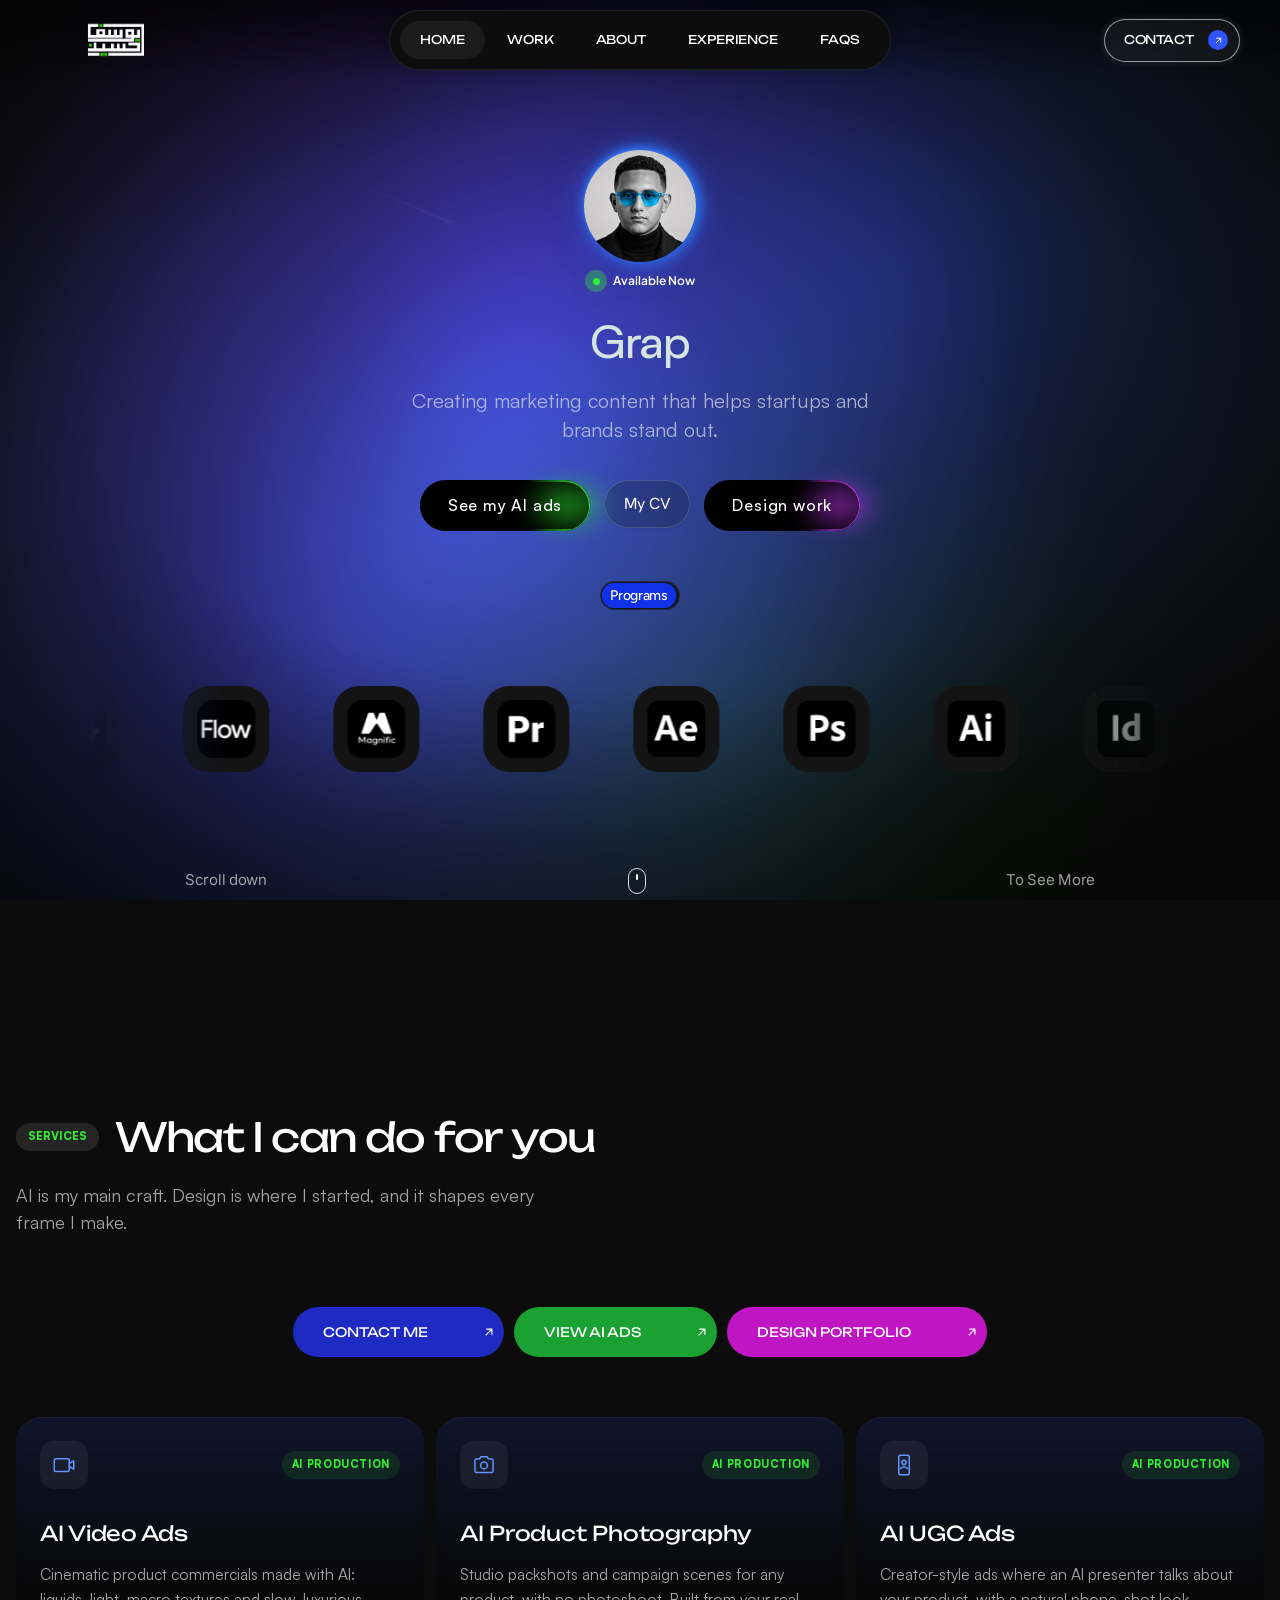
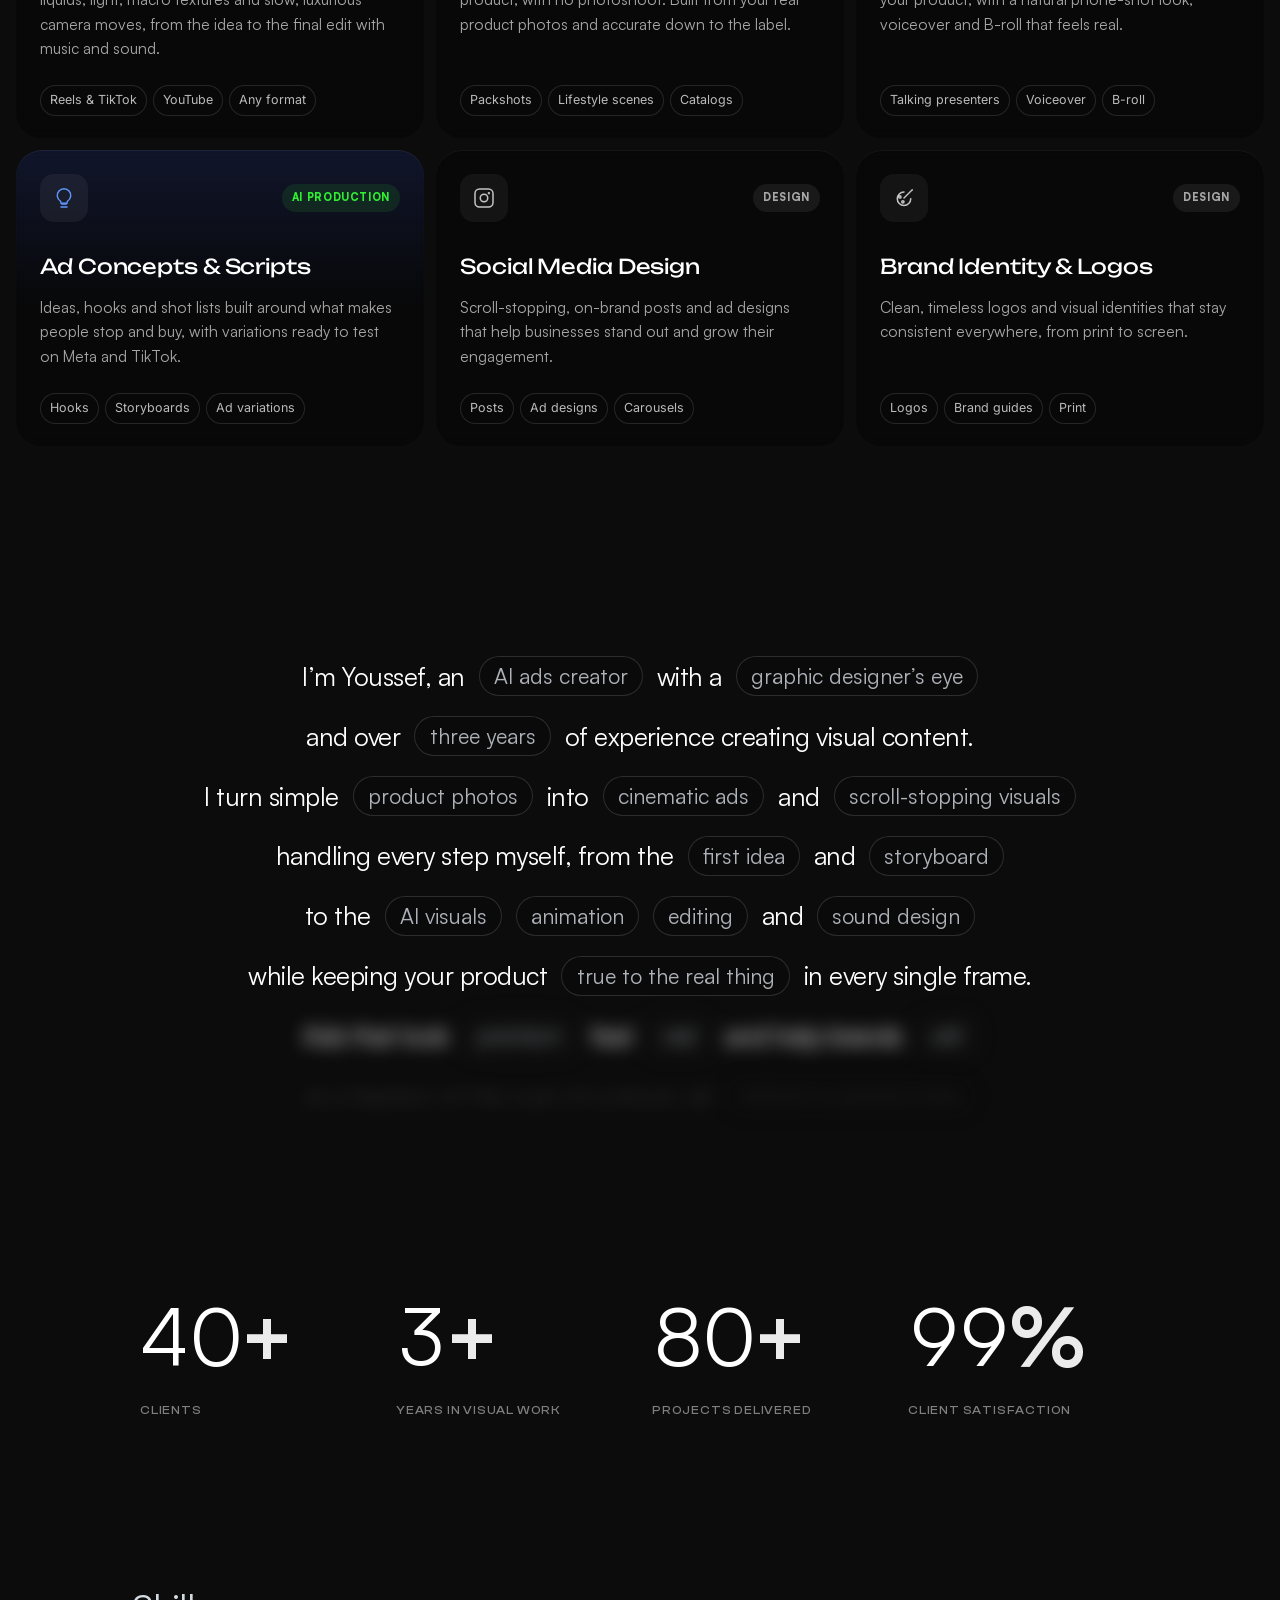
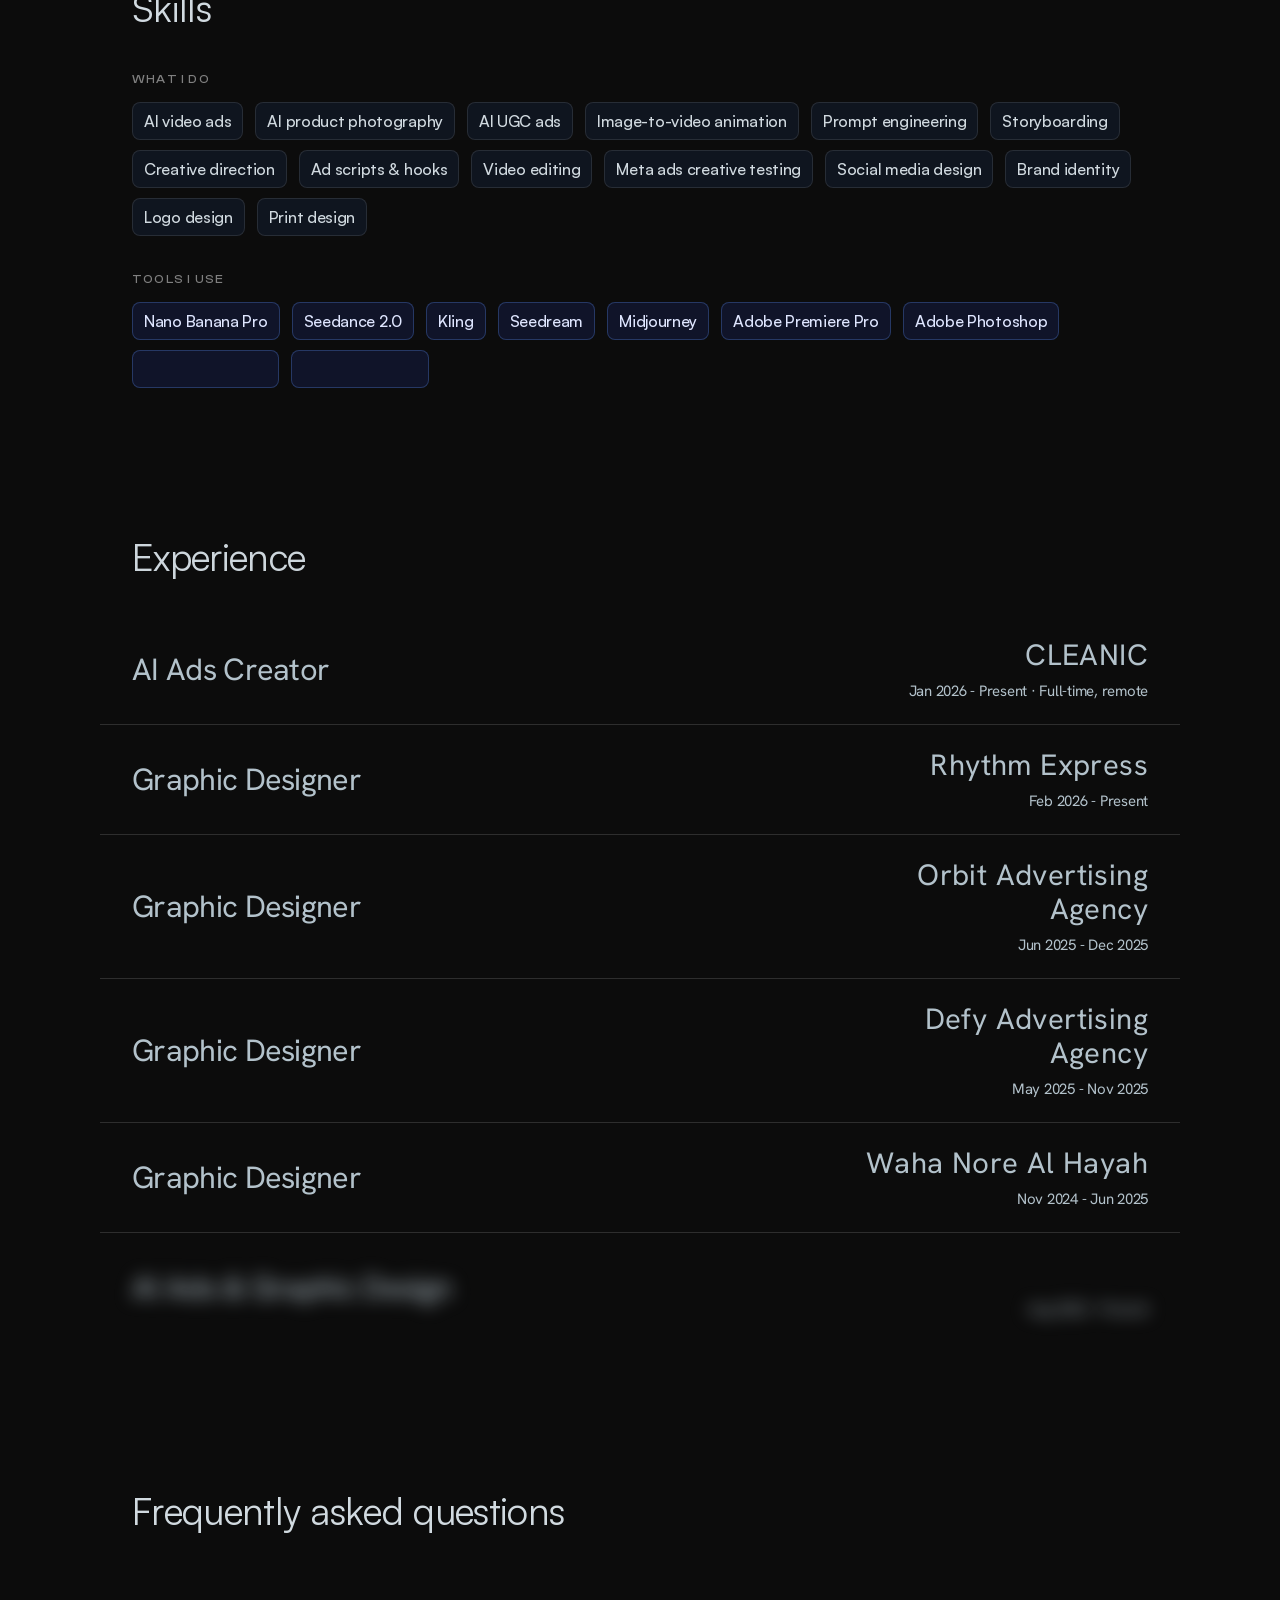
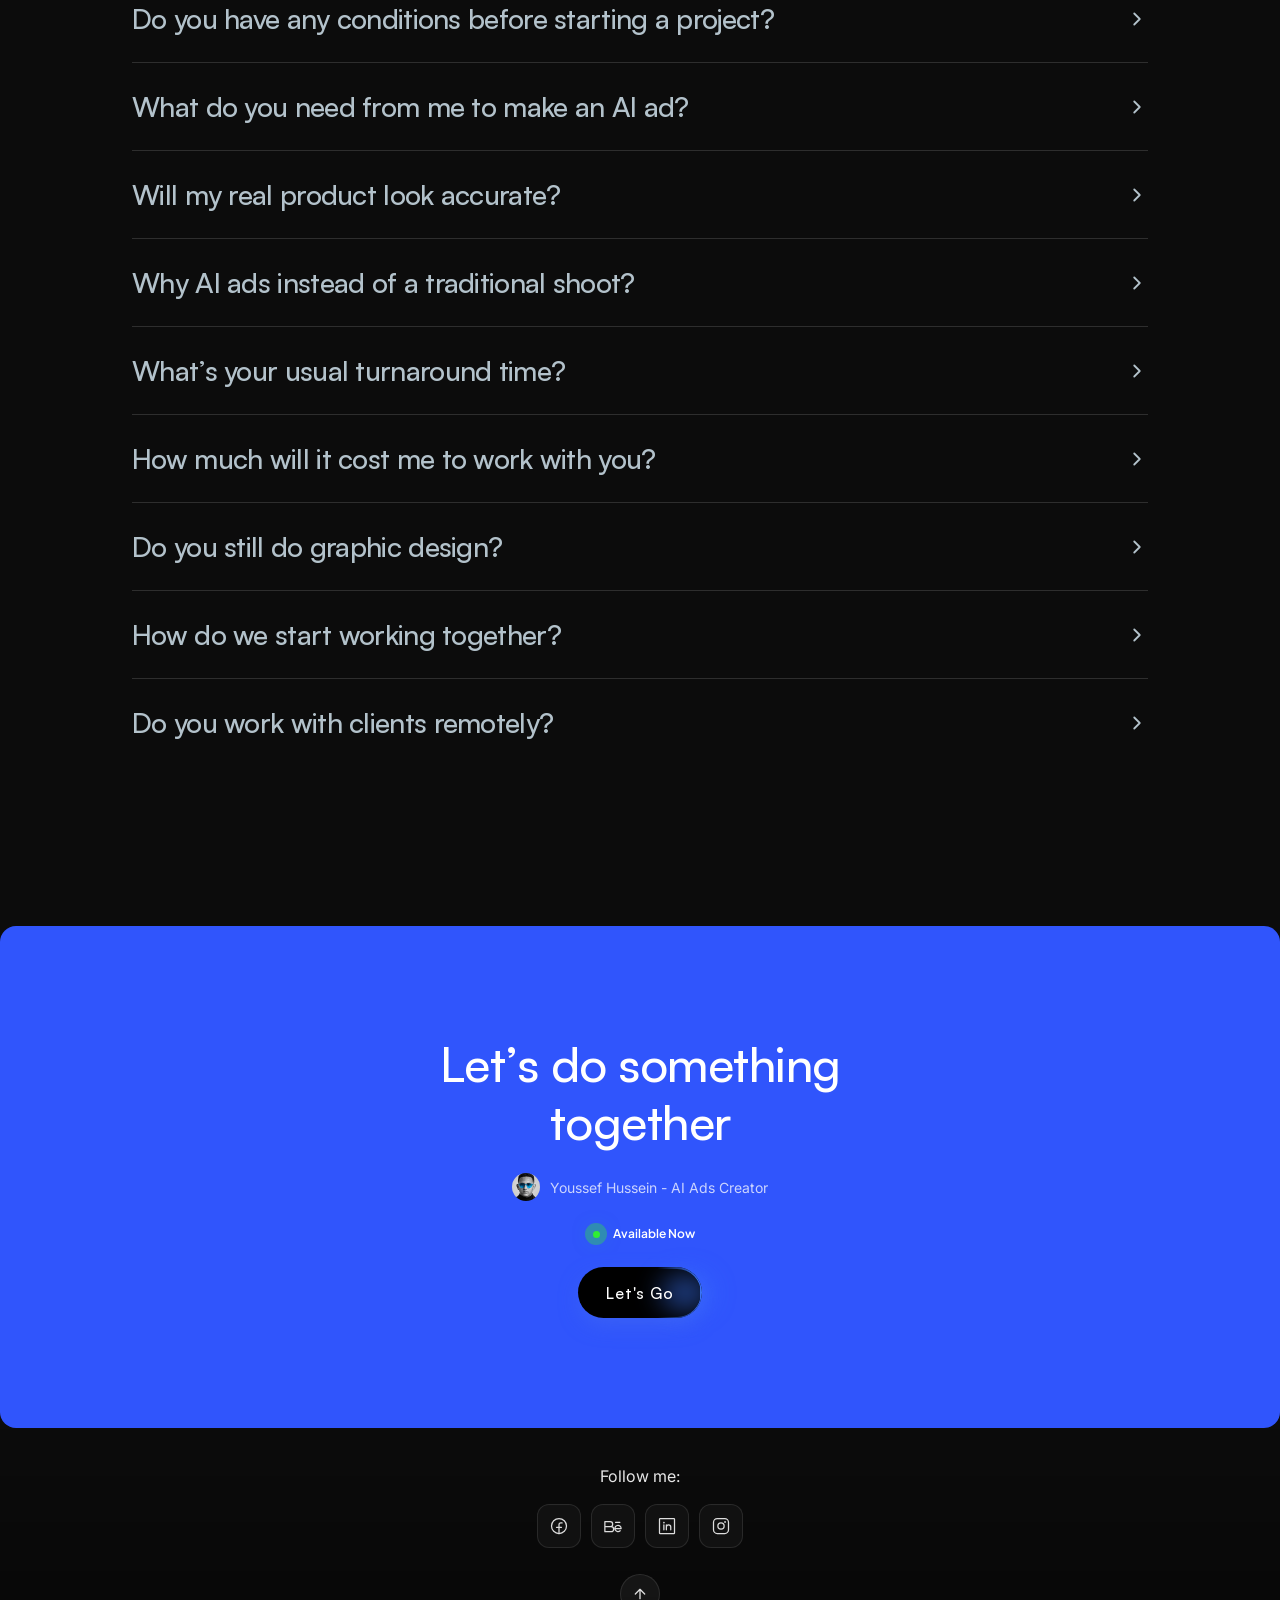
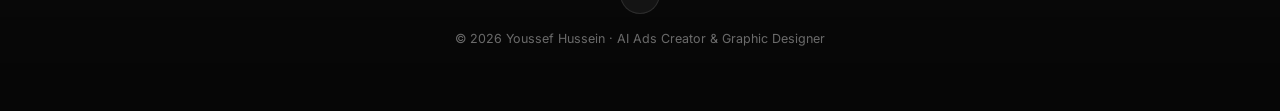
==== index.html @ f7c2d999 "Add downloadable PDF CV Co-Authored-By: Claude Opus 5.5 <noreply@anthropic.com> Claude-Session: http" ====
<!doctype html>
<html lang="en">
<head>
<meta charset="utf-8">
<meta name="viewport" content="width=device-width, initial-scale=1, viewport-fit=cover">
<title>Youssef Hussein</title>
<meta name="claude:viewport-fit-sides" content="cover">
<meta name="description" content="AI ads creator and graphic designer: AI video ads, AI UGC ads, AI product photography, social media design and branding.">
<link rel="preconnect" href="https://fonts.googleapis.com"><link rel="preconnect" href="https://fonts.gstatic.com" crossorigin><link rel="stylesheet" href="https://fonts.googleapis.com/css2?family=Unbounded:wght@400;500&family=Hanken+Grotesk:wght@400;500&family=Figtree:wght@500;600&family=Inter:wght@400;500&family=Plus+Jakarta+Sans:wght@500;600;700&family=Manrope:wght@400;500;700&display=swap">
<link rel="stylesheet" href="assets/site.css">
<link rel="preload" as="image" href="assets/img/avatar.jpg">
</head>
<body data-palette="home">
<div class="stage" aria-hidden="true"><canvas></canvas><div class="vig"></div></div>
<div class="orb" aria-hidden="true"></div>
<header class="nav">
  <a class="logo" href="./" aria-label="Youssef Hussein, home"><img src="assets/img/logo.png" alt="يوسف حسين" width="66" height="66"></a>
  <nav class="links" id="menu" aria-label="Main">
    <a href="./" aria-current="page">Home</a>
    <a href="https://www.instagram.com/youssefhussein.ai/" target="_blank" rel="noopener">Work</a>
    <a href="about.html">About</a>
    <a href="./#experience-1">Experience</a>
    <a href="./#faq">FAQs</a>
    <a class="m-contact" href="https://wa.me/qr/GN5DE5CB6URFF1" target="_blank" rel="noopener">Contact <span class="dot-arrow"><svg width="11" height="11" viewBox="0 0 24 24" fill="none" stroke="currentColor" stroke-width="2" stroke-linecap="round" stroke-linejoin="round"><path d="M7 17 17 7M8 7h9v9"/></svg></span></a>
  </nav>
  <button class="menu-btn" aria-expanded="false" aria-controls="menu" aria-label="Open menu"><span></span><span></span><span></span></button>
  <a class="contact" href="https://wa.me/qr/GN5DE5CB6URFF1" target="_blank" rel="noopener">Contact <span class="dot-arrow"><svg width="11" height="11" viewBox="0 0 24 24" fill="none" stroke="currentColor" stroke-width="2" stroke-linecap="round" stroke-linejoin="round"><path d="M7 17 17 7M8 7h9v9"/></svg></span></a>
</header>
<main>
<section class="hero gut" id="top">
  <div class="stars"></div>
  <div class="avatar rv" style="--rs:.5;--ry:0px;--rd:.3s"><img src="assets/img/avatar.jpg" alt="Youssef Hussein" width="112" height="112"></div>
  <div class="badge pop"><span class="pulser"></span>Available Now</div>
  <h1 class="title rv" style="--rd:.4s" data-type="AI Ads Creator|Graphic Designer">AI Ads Creator</h1>
  <p class="lede" data-words style="--sd:.5s">Creating marketing content that helps startups and brands stand out.</p>
  <div class="cta-row rv" style="--rd:.8s"><a class="gbtn " href="https://www.instagram.com/youssefhussein.ai/" target="_blank" rel="noopener"><span class="halo"></span>See my AI ads</a><button class="obtn" type="button" data-cv aria-haspopup="dialog">My CV</button><a class="gbtn m" href="https://www.behance.net/Youssef_Hussein" target="_blank" rel="noopener"><span class="halo"></span>Design work</a></div>
  <div class="tag"><b>Programs</b><span class="rest"><span>That I use in my work</span></span></div>
  <div class="ticker rv" style="--ry:0px;--rd:1.5s" data-ticker aria-label="Programs I use"><div class="track"></div></div>
  <div class="hint" aria-hidden="true"><span>Scroll down</span><i></i><span class="mouse"></span><i></i><span>To See More</span></div>
</section>
<section class="services" id="services">
  <div class="head" data-sb><span class="eyebrow rv" style="--rb:6px">Services</span><h2 class="h-unb" data-split>What I can do for you</h2></div>
  <div class="svc-intro rv"><p>AI is my main craft. Design is where I started, and it shapes every frame I make.</p></div>
  <div class="pills rv"><a class="pill b" href="https://wa.me/qr/GN5DE5CB6URFF1" target="_blank" rel="noopener"><span>Contact Me</span><span class="arr"><svg width="14" height="14" viewBox="0 0 24 24" fill="none" stroke="currentColor" stroke-width="2" stroke-linecap="round" stroke-linejoin="round"><path d="M7 17 17 7M8 7h9v9"/></svg></span></a><a class="pill g" href="https://www.instagram.com/youssefhussein.ai/" target="_blank" rel="noopener"><span>View AI Ads</span><span class="arr"><svg width="14" height="14" viewBox="0 0 24 24" fill="none" stroke="currentColor" stroke-width="2" stroke-linecap="round" stroke-linejoin="round"><path d="M7 17 17 7M8 7h9v9"/></svg></span></a><a class="pill m" href="https://www.behance.net/Youssef_Hussein" target="_blank" rel="noopener"><span>Design Portfolio</span><span class="arr"><svg width="14" height="14" viewBox="0 0 24 24" fill="none" stroke="currentColor" stroke-width="2" stroke-linecap="round" stroke-linejoin="round"><path d="M7 17 17 7M8 7h9v9"/></svg></span></a></div>
  <div class="svc-grid"><article class="card svc ai rv" style="--rd:0.00s">
      <div class="svc-top"><span class="ic"><svg width="24" height="24" viewBox="0 0 256 256" fill="none" stroke="currentColor" stroke-width="16" stroke-linecap="round" stroke-linejoin="round"><rect x="24" y="60" width="160" height="136" rx="16"/><path d="m184 112 48-28v88l-48-28"/></svg></span><span class="kind">AI production</span></div>
      <h3>AI Video Ads</h3><p>Cinematic product commercials made with AI: liquids, light, macro textures and slow, luxurious camera moves, from the idea to the final edit with music and sound.</p>
      <ul class="svc-tags"><li>Reels &amp; TikTok</li><li>YouTube</li><li>Any format</li></ul>
    </article><article class="card svc ai rv" style="--rd:0.08s">
      <div class="svc-top"><span class="ic"><svg width="24" height="24" viewBox="0 0 256 256" fill="none" stroke="currentColor" stroke-width="16" stroke-linecap="round" stroke-linejoin="round"><path d="M208 208H48a16 16 0 0 1-16-16V80a16 16 0 0 1 16-16h32l16-24h64l16 24h32a16 16 0 0 1 16 16v112a16 16 0 0 1-16 16z"/><circle cx="128" cy="132" r="36"/></svg></span><span class="kind">AI production</span></div>
      <h3>AI Product Photography</h3><p>Studio packshots and campaign scenes for any product, with no photoshoot. Built from your real product photos and accurate down to the label.</p>
      <ul class="svc-tags"><li>Packshots</li><li>Lifestyle scenes</li><li>Catalogs</li></ul>
    </article><article class="card svc ai rv" style="--rd:0.16s">
      <div class="svc-top"><span class="ic"><svg width="24" height="24" viewBox="0 0 256 256" fill="none" stroke="currentColor" stroke-width="16" stroke-linecap="round" stroke-linejoin="round"><rect x="72" y="24" width="112" height="208" rx="20"/><circle cx="128" cy="100" r="22"/><path d="M92 168a40 40 0 0 1 72 0"/></svg></span><span class="kind">AI production</span></div>
      <h3>AI UGC Ads</h3><p>Creator-style ads where an AI presenter talks about your product, with a natural phone-shot look, voiceover and B-roll that feels real.</p>
      <ul class="svc-tags"><li>Talking presenters</li><li>Voiceover</li><li>B-roll</li></ul>
    </article><article class="card svc ai rv" style="--rd:0.00s">
      <div class="svc-top"><span class="ic"><svg width="24" height="24" viewBox="0 0 256 256" fill="none" stroke="currentColor" stroke-width="16" stroke-linecap="round" stroke-linejoin="round"><path d="M96 224h64M104 192h48"/><path d="M88 160a72 72 0 1 1 80 0c-8 6-8 14-8 24H96c0-10 0-18-8-24z"/></svg></span><span class="kind">AI production</span></div>
      <h3>Ad Concepts &amp; Scripts</h3><p>Ideas, hooks and shot lists built around what makes people stop and buy, with variations ready to test on Meta and TikTok.</p>
      <ul class="svc-tags"><li>Hooks</li><li>Storyboards</li><li>Ad variations</li></ul>
    </article><article class="card svc design rv" style="--rd:0.08s">
      <div class="svc-top"><span class="ic"><svg width="24" height="24" viewBox="0 0 256 256" fill="none" stroke="currentColor" stroke-width="16" stroke-linecap="round" stroke-linejoin="round"><circle cx="128" cy="128" r="40"/><rect x="32" y="32" width="192" height="192" rx="48"/><circle cx="180" cy="76" r="5" fill="currentColor"/></svg></span><span class="kind">Design</span></div>
      <h3>Social Media Design</h3><p>Scroll-stopping, on-brand posts and ad designs that help businesses stand out and grow their engagement.</p>
      <ul class="svc-tags"><li>Posts</li><li>Ad designs</li><li>Carousels</li></ul>
    </article><article class="card svc design rv" style="--rd:0.16s">
      <div class="svc-top"><span class="ic"><svg width="24" height="24" viewBox="0 0 256 256" fill="none" stroke="currentColor" stroke-width="16" stroke-linecap="round" stroke-linejoin="round"><path d="M200 136a72 72 0 1 1-72-72"/><circle cx="84" cy="116" r="12"/><circle cx="116" cy="168" r="12"/><path d="M216 40 128 128"/></svg></span><span class="kind">Design</span></div>
      <h3>Brand Identity &amp; Logos</h3><p>Clean, timeless logos and visual identities that stay consistent everywhere, from print to screen.</p>
      <ul class="svc-tags"><li>Logos</li><li>Brand guides</li><li>Print</li></ul>
    </article></div>
</section>
<section class="statement gut" id="experience" aria-label="About me">
  <div class="row rv" style="--rd:0.00s" data-sb><span>I’m Youssef, an</span><span class="chip">AI ads creator</span><span>with a</span><span class="chip">graphic designer’s eye</span></div>
  <div class="row rv" style="--rd:0.06s" data-sb><span>and over</span><span class="chip">three years</span><span>of experience creating visual content.</span></div>
  <div class="row rv" style="--rd:0.12s" data-sb><span>I turn simple</span><span class="chip">product photos</span><span>into</span><span class="chip">cinematic ads</span><span>and</span><span class="chip">scroll-stopping visuals</span></div>
  <div class="row rv" style="--rd:0.18s" data-sb><span>handling every step myself, from the</span><span class="chip">first idea</span><span>and</span><span class="chip">storyboard</span></div>
  <div class="row rv" style="--rd:0.24s" data-sb><span>to the</span><span class="chip">AI visuals</span><span class="chip">animation</span><span class="chip">editing</span><span>and</span><span class="chip">sound design</span></div>
  <div class="row rv" style="--rd:0.30s" data-sb><span>while keeping your product</span><span class="chip">true to the real thing</span><span>in every single frame.</span></div>
  <div class="row rv" style="--rd:0.36s" data-sb><span>Ads that look</span><span class="chip">premium</span><span>feel</span><span class="chip">real</span><span>and help brands</span><span class="chip">sell</span></div>
  <div class="row rv" style="--rd:0.42s" data-sb><span>at a fraction of the cost of a shoot, all</span><span class="chip">without a camera crew.</span></div>
</section>
<section class="gut"><div class="stats"><div class="stat rv" style="--rd:0.00s"><strong data-count="40" data-suffix="+">40<em>+</em></strong><small>Clients</small></div><div class="stat rv" style="--rd:0.08s"><strong data-count="3" data-suffix="+">3<em>+</em></strong><small>Years in visual work</small></div><div class="stat rv" style="--rd:0.16s"><strong data-count="80" data-suffix="+">80<em>+</em></strong><small>Projects delivered</small></div><div class="stat rv" style="--rd:0.24s"><strong data-count="99" data-suffix="%">99<em>%</em></strong><small>Client satisfaction</small></div></div></section>
<section class="block gut" id="skills"><div class="wrap">
  <h2 class="h-sec" data-split data-sb>Skills</h2>
  <div class="sk-group"><h3 class="sk-label rv">What I do</h3><div class="skills"><span data-split style="--sd:0.00s">AI video ads</span><span data-split style="--sd:0.03s">AI product photography</span><span data-split style="--sd:0.06s">AI UGC ads</span><span data-split style="--sd:0.09s">Image-to-video animation</span><span data-split style="--sd:0.12s">Prompt engineering</span><span data-split style="--sd:0.15s">Storyboarding</span><span data-split style="--sd:0.18s">Creative direction</span><span data-split style="--sd:0.21s">Ad scripts & hooks</span><span data-split style="--sd:0.24s">Video editing</span><span data-split style="--sd:0.27s">Meta ads creative testing</span><span data-split style="--sd:0.30s">Social media design</span><span data-split style="--sd:0.33s">Brand identity</span><span data-split style="--sd:0.36s">Logo design</span><span data-split style="--sd:0.39s">Print design</span></div></div>
  <div class="sk-group"><h3 class="sk-label rv">Tools I use</h3><div class="skills tools"><span data-split style="--sd:0.42s">Nano Banana Pro</span><span data-split style="--sd:0.45s">Seedance 2.0</span><span data-split style="--sd:0.48s">Kling</span><span data-split style="--sd:0.51s">Seedream</span><span data-split style="--sd:0.54s">Midjourney</span><span data-split style="--sd:0.57s">Adobe Premiere Pro</span><span data-split style="--sd:0.60s">Adobe Photoshop</span><span data-split style="--sd:0.63s">Adobe Illustrator</span><span data-split style="--sd:0.66s">Adobe InDesign</span></div></div>
</div></section>
<section class="block gut" id="experience-1"><div class="wrap">
  <h2 class="h-sec" data-split data-sb>Experience</h2>
  <div class="exp"><div class="job" data-sb><div class="role" data-split>AI Ads Creator</div><div class="co"><span data-split style="--sd:.15s">CLEANIC</span><small data-split style="--sd:.3s">Jan 2026 - Present · Full-time, remote</small></div></div><div class="job" data-sb><div class="role" data-split>Graphic Designer</div><div class="co"><span data-split style="--sd:.15s">Rhythm Express</span><small data-split style="--sd:.3s">Feb 2026 - Present</small></div></div><div class="job" data-sb><div class="role" data-split>Graphic Designer</div><div class="co"><span data-split style="--sd:.15s">Orbit Advertising Agency</span><small data-split style="--sd:.3s">Jun 2025 - Dec 2025</small></div></div><div class="job" data-sb><div class="role" data-split>Graphic Designer</div><div class="co"><span data-split style="--sd:.15s">Defy Advertising Agency</span><small data-split style="--sd:.3s">May 2025 - Nov 2025</small></div></div><div class="job" data-sb><div class="role" data-split>Graphic Designer</div><div class="co"><span data-split style="--sd:.15s">Waha Nore Al Hayah</span><small data-split style="--sd:.3s">Nov 2024 - Jun 2025</small></div></div><div class="job" data-sb><div class="role" data-split>AI Ads &amp; Graphic Design</div><div class="co"><span data-split style="--sd:.15s">Freelance</span><small data-split style="--sd:.3s">Aug 2022 - Present</small></div></div></div>
</div></section>
<section class="block gut" id="faq"><div class="wrap">
  <h2 class="h-sec" data-split data-sb>Frequently asked questions</h2>
  <div class="faq"><div class="q rv" style="--rd:0.00s"><button id="fq0" aria-expanded="false" aria-controls="fa0"><span>Do you have any conditions before starting a project?</span><svg class="chev" viewBox="0 0 24 24" fill="none" stroke="currentColor" stroke-width="2" stroke-linecap="round" stroke-linejoin="round"><path d="m9 6 6 6-6 6"/></svg></button><div class="a" id="fa0" role="region" aria-labelledby="fq0"><div><p>Yes. I don’t create any images of women that aren’t modest, and I don’t advertise haram products such as alcohol, gambling, and similar things.</p></div></div></div><div class="q rv" style="--rd:0.04s"><button id="fq1" aria-expanded="false" aria-controls="fa1"><span>What do you need from me to make an AI ad?</span><svg class="chev" viewBox="0 0 24 24" fill="none" stroke="currentColor" stroke-width="2" stroke-linecap="round" stroke-linejoin="round"><path d="m9 6 6 6-6 6"/></svg></button><div class="a" id="fa1" role="region" aria-labelledby="fq1"><div><p>Clear photos of your product, your logo, and a short brief: who the ad is for, where it will run, and any references you like. I take it from there: concept, storyboard, visuals, animation, edit and sound.</p></div></div></div><div class="q rv" style="--rd:0.08s"><button id="fq2" aria-expanded="false" aria-controls="fa2"><span>Will my real product look accurate?</span><svg class="chev" viewBox="0 0 24 24" fill="none" stroke="currentColor" stroke-width="2" stroke-linecap="round" stroke-linejoin="round"><path d="m9 6 6 6-6 6"/></svg></button><div class="a" id="fa2" role="region" aria-labelledby="fq2"><div><p>Yes. Every shot is built from your actual product photos, and I check the label, colors and shape frame by frame. Any shot that drifts from the real product gets fixed before it’s animated.</p></div></div></div><div class="q rv" style="--rd:0.12s"><button id="fq3" aria-expanded="false" aria-controls="fa3"><span>Why AI ads instead of a traditional shoot?</span><svg class="chev" viewBox="0 0 24 24" fill="none" stroke="currentColor" stroke-width="2" stroke-linecap="round" stroke-linejoin="round"><path d="m9 6 6 6-6 6"/></svg></button><div class="a" id="fa3" role="region" aria-labelledby="fq3"><div><p>You get studio-level, cinematic visuals without booking a crew, a location or props. That means you can test more ideas, move faster, and spend less on every creative.</p></div></div></div><div class="q rv" style="--rd:0.16s"><button id="fq4" aria-expanded="false" aria-controls="fa4"><span>What’s your usual turnaround time?</span><svg class="chev" viewBox="0 0 24 24" fill="none" stroke="currentColor" stroke-width="2" stroke-linecap="round" stroke-linejoin="round"><path d="m9 6 6 6-6 6"/></svg></button><div class="a" id="fa4" role="region" aria-labelledby="fq4"><div><p>Image sets and short ads can be ready within a day or two. Full campaigns take longer depending on the number of shots and revision rounds.</p></div></div></div><div class="q rv" style="--rd:0.20s"><button id="fq5" aria-expanded="false" aria-controls="fa5"><span>How much will it cost me to work with you?</span><svg class="chev" viewBox="0 0 24 24" fill="none" stroke="currentColor" stroke-width="2" stroke-linecap="round" stroke-linejoin="round"><path d="m9 6 6 6-6 6"/></svg></button><div class="a" id="fa5" role="region" aria-labelledby="fq5"><div><p>It depends on the scope and type of project. Once I understand your needs, I’ll send a custom quote that fits your goals and budget, with no hidden costs.</p></div></div></div><div class="q rv" style="--rd:0.24s"><button id="fq6" aria-expanded="false" aria-controls="fa6"><span>Do you still do graphic design?</span><svg class="chev" viewBox="0 0 24 24" fill="none" stroke="currentColor" stroke-width="2" stroke-linecap="round" stroke-linejoin="round"><path d="m9 6 6 6-6 6"/></svg></button><div class="a" id="fa6" role="region" aria-labelledby="fq6"><div><p>Yes. Social media designs, brand identities and logos are still part of my work, and they pair well with AI visuals when you need a complete campaign.</p></div></div></div><div class="q rv" style="--rd:0.28s"><button id="fq7" aria-expanded="false" aria-controls="fa7"><span>How do we start working together?</span><svg class="chev" viewBox="0 0 24 24" fill="none" stroke="currentColor" stroke-width="2" stroke-linecap="round" stroke-linejoin="round"><path d="m9 6 6 6-6 6"/></svg></button><div class="a" id="fa7" role="region" aria-labelledby="fq7"><div><p>Send me a message on WhatsApp or by email, and I’ll get back to you as soon as possible.</p><p><button class="copy" data-copy="+201007249310" title="Copy number">(+20) 1007249310</button> &nbsp;or&nbsp; <button class="copy" data-copy="youssefbfarawi@gmail.com" title="Copy email">youssefbfarawi@gmail.com</button></p></div></div></div><div class="q rv" style="--rd:0.32s"><button id="fq8" aria-expanded="false" aria-controls="fa8"><span>Do you work with clients remotely?</span><svg class="chev" viewBox="0 0 24 24" fill="none" stroke="currentColor" stroke-width="2" stroke-linecap="round" stroke-linejoin="round"><path d="m9 6 6 6-6 6"/></svg></button><div class="a" id="fa8" role="region" aria-labelledby="fq8"><div><p>Yes. I work fully remotely with agencies and brands, in Arabic or English.</p></div></div></div></div>
</div></section>
<section class="cta rv" style="--ry:40px" aria-label="Contact">
  <canvas aria-hidden="true"></canvas>
  <h2 data-split>Let’s do something together</h2>
  <div class="byline"><img src="assets/img/avatar-mini.jpg" alt="" width="28" height="28">Youssef Hussein - AI Ads Creator</div>
  <div class="badge"><span class="pulser"></span>Available Now</div>
  <div class="rv" style="--rd:.8s;--ry:10px"><a class="gbtn b go" href="https://wa.me/qr/GN5DE5CB6URFF1" target="_blank" rel="noopener"><span class="halo"></span>Let's Go</a></div>
</section>
<footer class="gut">
  <h5>Follow me:</h5>
  <div class="socials">
    <a href="https://www.facebook.com/youssefhusseinai/" target="_blank" rel="noopener" aria-label="Facebook"><svg viewBox="0 0 256 256" fill="none" stroke="currentColor" stroke-width="16" stroke-linecap="round" stroke-linejoin="round"><circle cx="128" cy="128" r="96"/><path d="M168 88h-16a24 24 0 0 0-24 24v112M96 144h64"/></svg></a>
    <a href="https://www.behance.net/Youssef_Hussein" target="_blank" rel="noopener" aria-label="Behance"><svg viewBox="0 0 256 256" fill="none" stroke="currentColor" stroke-width="16" stroke-linecap="round" stroke-linejoin="round"><path d="M160 80h56M24 72h68a32 32 0 0 1 0 64H24zM24 136h80a32 32 0 0 1 0 64H24zM152 160h80a40 40 0 1 0-12 28.6"/></svg></a>
    <a href="https://www.linkedin.com/in/youssef-hussein-" target="_blank" rel="noopener" aria-label="LinkedIn"><svg viewBox="0 0 256 256" fill="none" stroke="currentColor" stroke-width="16" stroke-linecap="round" stroke-linejoin="round"><rect x="32" y="32" width="192" height="192" rx="8"/><path d="M120 112v64M88 112v64M120 140a28 28 0 0 1 56 0v36"/><circle cx="88" cy="84" r="4" fill="currentColor"/></svg></a>
    <a href="https://www.instagram.com/youssefhussein.ai/" target="_blank" rel="noopener" aria-label="Instagram"><svg viewBox="0 0 256 256" fill="none" stroke="currentColor" stroke-width="16" stroke-linecap="round" stroke-linejoin="round"><circle cx="128" cy="128" r="40"/><rect x="32" y="32" width="192" height="192" rx="48"/><circle cx="180" cy="76" r="4" fill="currentColor"/></svg></a>
  </div>
  <button class="totop" type="button" aria-label="Back to top"><svg viewBox="0 0 24 24" width="16" height="16" fill="none" stroke="currentColor" stroke-width="2" stroke-linecap="round" stroke-linejoin="round"><path d="M12 19V5M5 12l7-7 7 7"/></svg></button>
  <p class="legal">© <span data-year>2026</span> Youssef Hussein · AI Ads Creator &amp; Graphic Designer</p>
</footer>
</main>

<div class="cv" id="cv" role="dialog" aria-modal="true" aria-labelledby="cv-name" hidden>
  <div class="cv-backdrop" data-cv-close></div>
  <article class="cv-panel" tabindex="-1">
    <button class="cv-x" type="button" data-cv-close aria-label="Close CV"><svg viewBox="0 0 24 24" width="18" height="18" fill="none" stroke="currentColor" stroke-width="2" stroke-linecap="round"><path d="M6 6l12 12M18 6 6 18"/></svg></button>
    <header class="cv-head cv-in">
      <img src="assets/img/avatar.jpg" alt="" width="84" height="84">
      <div>
        <span class="eyebrow">AI Ads Creator · Graphic Designer</span>
        <h2 id="cv-name">Youssef Hussein</h2>
        <p class="cv-meta"><span>Nasr City, Cairo</span><button class="copy" data-copy="+201007249310" title="Copy number">(+20) 1007249310</button><button class="copy" data-copy="youssefbfarawi@gmail.com" title="Copy email">youssefbfarawi@gmail.com</button></p>
        <a class="cv-dl" href="assets/Youssef_Hussein_CV.pdf" download="Youssef_Hussein_CV.pdf"><svg viewBox="0 0 24 24" width="16" height="16" fill="none" stroke="currentColor" stroke-width="2" stroke-linecap="round" stroke-linejoin="round"><path d="M12 4v11M7 10l5 5 5-5M5 20h14"/></svg>Download PDF</a>
      </div>
    </header>

    <section class="cv-sec cv-in"><h3>About me</h3>
      <p class="cv-lead">AI Ads Creator &amp; Graphic Designer · 3+ years in visual work</p>
      <p>An AI ads creator with a graphic design background. I produce AI-powered video ads, UGC-style ads and product photography for brands and advertising agencies, handling the full process from concept and storyboard to the final edit with music and sound. Three years of designing social media content, brand identities and logos give my AI work a strong sense of composition, color and brand consistency. I deliver on time, keep every product accurate to the real thing, and keep learning as the tools evolve.</p>
    </section>

    <div class="cv-two cv-in">
      <section class="cv-sec"><h3>Technical skills</h3><ul class="cv-list"><li>AI video ad production: concept, storyboard, image generation, animation and edit.</li><li>AI product photography and AI UGC-style ads with talking presenters.</li><li>AI tools: Nano Banana Pro, Seedance 2.0, Kling, Seedream and Midjourney.</li><li>Prompt engineering for image and video models, with product accuracy checks.</li><li>Video editing, music and sound design in Adobe Premiere Pro.</li><li>Ad scripts, hooks and creative testing for Meta ads.</li><li>Adobe Photoshop, Illustrator and InDesign.</li><li>Basics in motion graphics.</li></ul></section>
      <section class="cv-sec"><h3>Soft skills</h3><div class="cv-chips"><span>Creative Thinking</span><span>Attention to Detail</span><span>Time Management</span><span>Problem Solving</span><span>Teamwork</span><span>Open to Feedback</span><span>Effective Communication</span><span>Negotiation</span><span>Flexibility</span></div></section>
    </div>

    <section class="cv-sec cv-in"><h3>Experience &amp; training</h3><ol class="cv-time"><li class="cv-ev work"><span class="when">Jan 2026 – Present</span><div><b>CLEANIC</b><small>AI Ads Creator · full-time, remote</small></div></li><li class="cv-ev work"><span class="when">Feb 2026 – Present</span><div><b>Rhythm Express</b><small>Graphic Designer</small></div></li><li class="cv-ev work"><span class="when">Aug 2022 – Present</span><div><b>Freelance</b><small>AI ads and graphic design for brands and agencies</small></div></li><li class="cv-ev work"><span class="when">Jun 2025 – Dec 2025</span><div><b>Orbit Advertising Agency</b><small>Graphic Designer</small></div></li><li class="cv-ev work"><span class="when">May 2025 – Nov 2025</span><div><b>Defy Advertising Agency</b><small>Graphic Designer</small></div></li><li class="cv-ev work"><span class="when">Nov 2024 – Jun 2025</span><div><b>Waha Nore Al Hayah</b><small>Graphic Designer</small></div></li><li class="cv-ev study"><span class="when">Aug 2024 – Nov 2024</span><div><b>Diploma in Graphic Design</b><small>Adobe Photoshop, Illustrator, InDesign</small></div></li><li class="cv-ev study"><span class="when">Jul 2024</span><div><b>Workshop in Graphic Design</b><small>Adobe After Effects</small></div></li><li class="cv-ev work"><span class="when">Jun 2023 – Nov 2024</span><div><b>Top Clean Company</b><small>Graphic Designer</small></div></li><li class="cv-ev work"><span class="when">Oct 2022 – May 2023</span><div><b>Abo Saddam Automotive</b><small>Graphic Designer &amp; Social Media Manager</small></div></li></ol></section>

    <section class="cv-sec cv-in"><h3>Education</h3>
      <div class="cv-edu"><b>Modern University for Technology and Information (MTI)</b><span>Faculty of Mass Communication · New Media</span><span>Expected graduation: 2026</span></div>
    </section>

    <section class="cv-sec cv-in"><h3>Courses</h3><ol class="cv-courses"><li>Social media designs</li><li>Colors</li><li>Basics of combining images</li><li>Merge images</li><li>The secret language of visual communication</li><li>Fundamentals of Blender</li><li>Marketing basics</li><li>Content creation</li><li>Design Formation</li><li>The basics of learning social media designs</li><li>Merging images, advanced level</li><li>Facebook ADS</li><li>Copywriting</li><li>Computer maintenance</li></ol></section>

    <div class="cv-two cv-in">
      <section class="cv-sec"><h3>Languages</h3><div class="cv-lang"><div><b>Arabic</b><span>Native</span></div><i style="--w:100%"></i></div><div class="cv-lang"><div><b>English</b><span>Intermediate</span></div><i style="--w:62%"></i></div><div class="cv-lang"><div><b>German</b><span>Beginner</span></div><i style="--w:25%"></i></div></section>
      <section class="cv-sec"><h3>Find me</h3><div class="cv-links">
        <a href="https://www.instagram.com/youssefhussein.ai/" target="_blank" rel="noopener"><svg viewBox="0 0 256 256" fill="none" stroke="currentColor" stroke-width="16" stroke-linecap="round" stroke-linejoin="round"><circle cx="128" cy="128" r="40"/><rect x="32" y="32" width="192" height="192" rx="48"/><circle cx="180" cy="76" r="4" fill="currentColor"/></svg>Instagram</a><a href="https://www.facebook.com/youssefhusseinai/" target="_blank" rel="noopener"><svg viewBox="0 0 256 256" fill="none" stroke="currentColor" stroke-width="16" stroke-linecap="round" stroke-linejoin="round"><circle cx="128" cy="128" r="96"/><path d="M168 88h-16a24 24 0 0 0-24 24v112M96 144h64"/></svg>Facebook</a><a href="https://www.linkedin.com/in/youssef-hussein-" target="_blank" rel="noopener"><svg viewBox="0 0 256 256" fill="none" stroke="currentColor" stroke-width="16" stroke-linecap="round" stroke-linejoin="round"><rect x="32" y="32" width="192" height="192" rx="8"/><path d="M120 112v64M88 112v64M120 140a28 28 0 0 1 56 0v36"/><circle cx="88" cy="84" r="4" fill="currentColor"/></svg>LinkedIn</a><a href="https://www.behance.net/Youssef_Hussein" target="_blank" rel="noopener"><svg viewBox="0 0 256 256" fill="none" stroke="currentColor" stroke-width="16" stroke-linecap="round" stroke-linejoin="round"><path d="M160 80h56M24 72h68a32 32 0 0 1 0 64H24zM24 136h80a32 32 0 0 1 0 64H24zM152 160h80a40 40 0 1 0-12 28.6"/></svg>Behance</a><a href="https://wa.me/qr/GN5DE5CB6URFF1" target="_blank" rel="noopener"><svg viewBox="0 0 256 256" fill="none" stroke="currentColor" stroke-width="16" stroke-linecap="round" stroke-linejoin="round"><path d="M45.4 177A95.9 95.9 0 1 1 79 210.6l-33.6 9.9a8 8 0 0 1-9.9-9.9z"/></svg>WhatsApp</a>
      </div></section>
    </div>
  </article>
</div>
<script src="assets/site.js"></script>
</body>
</html>
---- assets/site.css ----
/* Layout: dark stage with drifting colour light, floating pill nav, centred content column (1080px) and full-bleed bands for services and the contact card */
@font-face{font-family:"Satoshi";src:url("fonts/satoshi-400.woff2") format("woff2");font-weight:400;font-display:swap}
@font-face{font-family:"Satoshi";src:url("fonts/satoshi-500.woff2") format("woff2");font-weight:500;font-display:swap}
@font-face{font-family:"Satoshi";src:url("fonts/satoshi-700.woff2") format("woff2");font-weight:700;font-display:swap}
@font-face{font-family:"Satoshi";src:url("fonts/satoshi-900.woff2") format("woff2");font-weight:900;font-display:swap}
@font-face{font-family:"Clash Display";src:url("fonts/clash-500.woff2") format("woff2");font-weight:500;font-display:swap}

:root{
  --bg:rgb(12,12,12);
  --ink:#fff;
  --title:rgb(213,227,226);
  --mist:rgb(209,218,224);
  --steel:rgb(179,194,203);
  --muted:rgb(173,177,184);
  --dim:rgb(128,128,128);
  --line:rgba(255,255,255,.14);
  --chip:rgb(13,13,13);
  --chip2:rgb(15,21,31);
  --card:rgb(20,20,20);
  --green:rgb(49,238,51);
  --blue:rgb(31,42,194);
  --royal:rgb(48,85,252);
  --leaf:rgb(26,161,50);
  --orchid:rgb(191,21,194);
  --f-sat:"Satoshi","Manrope",system-ui,sans-serif;
  --f-unb:"Unbounded","Satoshi",system-ui,sans-serif;
  --f-han:"Hanken Grotesk","Satoshi",system-ui,sans-serif;
  --f-fig:"Figtree","Satoshi",system-ui,sans-serif;
  --f-int:"Inter",system-ui,sans-serif;
  --f-pjs:"Plus Jakarta Sans","Satoshi",system-ui,sans-serif;
  --f-clash:"Clash Display","Unbounded",system-ui,sans-serif;
  --ease:cubic-bezier(.2,.9,.25,1);
  --spring:cubic-bezier(.34,1.35,.5,1);
  --wrap:1080px;
  color-scheme:dark;
}
*{box-sizing:border-box}
html{scroll-behavior:smooth;-webkit-text-size-adjust:100%}
body{margin:0;text-rendering:optimizeLegibility;background:var(--bg);color:var(--ink);font-family:var(--f-sat);font-size:16px;line-height:1.5;overflow-x:hidden;-webkit-font-smoothing:antialiased}
body::before{content:"";position:fixed;inset:0 0 auto;height:env(safe-area-inset-top,0px);z-index:70;background:var(--bg)}
a{color:inherit;text-decoration:none}
button{font:inherit;color:inherit}
img{max-width:100%;display:block}
::selection{background:rgba(48,85,252,.6);color:#fff}
:focus-visible{outline:2px solid var(--green);outline-offset:3px}
.gut{padding-left:max(16px,env(safe-area-inset-left,0px));padding-right:max(16px,env(safe-area-inset-right,0px))}
.wrap{max-width:var(--wrap);margin-inline:auto}

/* ---------- background ---------- */
.stage{position:fixed;inset:0;z-index:-2;pointer-events:none;overflow:hidden;background:var(--bg)}
.stage canvas{position:absolute;inset:-6%;width:112%;height:112%;filter:blur(28px)}
.stage .vig{position:absolute;inset:0;background:radial-gradient(120% 90% at 50% 45%,transparent 35%,rgba(0,0,0,.55) 75%,rgba(0,0,0,.9) 100%)}
.orb{position:fixed;left:0;top:0;width:10px;height:10px;margin:-5px 0 0 -5px;border-radius:50%;background:#fff;box-shadow:0 0 10px 3px rgba(255,255,255,.55),0 0 28px 9px rgba(160,190,255,.22);z-index:120;pointer-events:none;opacity:0;transition:opacity .3s,width .3s var(--spring),height .3s var(--spring),margin .3s var(--spring);will-change:transform}
.orb.on{opacity:1}
.orb.big{width:34px;height:34px;margin:-17px 0 0 -17px;background:rgba(255,255,255,.12);box-shadow:inset 0 0 0 1px rgba(255,255,255,.7),0 0 24px 6px rgba(160,190,255,.2)}
@media (hover:none){.orb{display:none}}
.guides{position:fixed;inset:0;z-index:-1;pointer-events:none}
.guides::before,.guides::after{content:"";position:absolute;top:0;bottom:0;width:1px;background:linear-gradient(transparent,rgba(255,255,255,.07) 20%,rgba(255,255,255,.07) 80%,transparent)}
.guides::before{left:calc(50% - 600px)}.guides::after{right:calc(50% - 600px)}

/* ---------- nav ---------- */
.nav{position:fixed;top:env(safe-area-inset-top,0px);left:0;right:0;z-index:60;display:grid;grid-template-columns:1fr auto 1fr;align-items:center;gap:12px;padding-block:7px;
  padding-left:max(40px,calc(env(safe-area-inset-left,0px) + 16px));padding-right:max(40px,calc(env(safe-area-inset-right,0px) + 16px));
  background:linear-gradient(rgba(0,0,0,.55),rgba(0,0,0,0))}
.nav .logo{justify-self:start;margin-left:43px;line-height:0}
.nav .logo img{width:66px;height:66px}
.links{display:flex;align-items:center;gap:2px;height:60px;padding:10px;border-radius:160px;background:rgb(13,13,13);border:1px solid rgba(255,255,255,.08);box-shadow:0 -9px 22px rgba(0,0,0,.32)}
.links a{position:relative;font-family:var(--f-unb);font-size:12px;letter-spacing:-.1px;text-transform:uppercase;padding:10px 20px;border-radius:999px;color:#fff;transition:background .25s,color .25s}
.links a:hover{background:rgba(255,255,255,.08)}
.links a[aria-current="page"]{background:rgba(255,255,255,.06)}
.contact{justify-self:end;display:inline-flex;align-items:center;gap:14px;height:43px;font-family:var(--f-unb);font-size:12px;letter-spacing:-.1px;text-transform:uppercase;padding:0 12px 0 20px;border-radius:60px;
  background:rgba(130,130,133,.11);box-shadow:inset 0 0 0 1px rgba(255,255,255,.55),0 0 6px 1px rgba(255,255,255,.1);backdrop-filter:blur(8px);transition:background .3s,transform .2s}
.contact:hover{background:rgba(130,130,133,.22)}
.contact .dot-arrow{width:20px;height:20px;border-radius:50%;background:var(--royal);display:grid;place-items:center;transition:transform .35s var(--spring)}
.contact:hover .dot-arrow{transform:rotate(45deg)}
.m-contact{display:none}
.menu-btn{display:none;justify-self:end;width:44px;height:44px;border:0;border-radius:12px;background:rgb(32,34,39);box-shadow:inset 0 1px 0 rgba(255,255,255,.06);cursor:pointer;position:relative}
.menu-btn span{position:absolute;left:12px;right:12px;height:2px;border-radius:2px;background:#fff;transition:transform .35s var(--spring),opacity .2s,top .35s var(--ease)}
.menu-btn span:nth-child(1){top:14px}.menu-btn span:nth-child(2){top:21px}.menu-btn span:nth-child(3){top:28px}
.menu-btn[aria-expanded="true"] span:nth-child(1){top:21px;transform:rotate(45deg)}
.menu-btn[aria-expanded="true"] span:nth-child(2){opacity:0}
.menu-btn[aria-expanded="true"] span:nth-child(3){top:21px;transform:rotate(-45deg)}

/* ---------- shared pieces ---------- */
.badge{display:inline-flex;align-items:center;gap:6px;font-family:var(--f-pjs);font-weight:600;font-size:12px;color:#fff;white-space:nowrap}
.pulser{position:relative;width:22px;height:22px;display:grid;place-items:center}
.pulser::before{content:"";position:absolute;inset:0;border-radius:50%;background:rgba(49,238,51,.35);animation:pulse 2s ease-out infinite}
.pulser::after{content:"";width:7px;height:7px;border-radius:50%;background:var(--green);box-shadow:0 0 20px rgba(49,238,51,.5)}
@keyframes pulse{0%{transform:scale(.3);opacity:.9}80%,100%{transform:scale(1.15);opacity:0}}

.gbtn{--glow:var(--green);position:relative;display:inline-flex;align-items:center;justify-content:center;height:51px;padding:0 28px;border-radius:118px;background:#000;font-family:var(--f-sat);font-weight:500;font-size:16px;letter-spacing:.8px;color:#fff;isolation:isolate;transition:transform .2s}

.gbtn::before{content:"";position:absolute;inset:0;border-radius:inherit;padding:1.5px;background:linear-gradient(90deg,transparent 0%,transparent 38%,var(--glow) 50%,transparent 62%,transparent 100%) 25% 0/300% 100%;-webkit-mask:linear-gradient(#000 0 0) content-box,linear-gradient(#000 0 0);-webkit-mask-composite:xor;mask-composite:exclude;animation:gstroke 3.6s ease-in-out infinite alternate;animation-delay:var(--gd,0s);z-index:1}
.gbtn .halo{position:absolute;top:18%;bottom:18%;left:68%;width:38%;border-radius:50%;background:var(--glow);filter:blur(14px);opacity:.6;z-index:-1;animation:ghalo 3.6s ease-in-out infinite alternate;animation-delay:var(--gd,0s)}
@keyframes gstroke{from{background-position:25% 0}to{background-position:75% 0}}
@keyframes ghalo{from{left:68%}to{left:-6%}}
.gbtn:hover .halo{opacity:.85}
.gbtn.m{--glow:rgb(203,60,255);--gd:-1.8s}
.gbtn.b{--glow:rgb(61,120,255)}
.gbtn:active,.obtn:active,.pill:active,.contact:active{transform:scale(.97)}
.obtn{border:0;cursor:pointer;display:inline-flex;align-items:center;height:48px;padding:0 20px;border-radius:37px;font-family:var(--f-han);font-size:16px;letter-spacing:-.16px;color:#fff;background:rgba(15,21,31,.25);box-shadow:inset 0 0 0 1px rgba(255,255,255,.16),inset 0 -1px 0 rgba(47,43,67,.1),0 1px 3px rgba(47,43,67,.1);transition:background .3s,transform .2s}
.obtn:hover{background:rgba(255,255,255,.08)}

.eyebrow{display:inline-flex;align-items:center;height:28px;padding:0 12px;border-radius:39px;background:rgba(255,255,255,.1);font-family:var(--f-sat);font-weight:900;font-size:11px;text-transform:uppercase;color:var(--green)}
.h-unb{font-family:var(--f-unb);font-weight:400;font-size:clamp(28px,3.4vw,40px);letter-spacing:-1.8px;line-height:1.15;margin:0}
.h-sec{font-family:var(--f-sat);font-weight:400;font-size:clamp(30px,3vw,38px);letter-spacing:-.7px;color:var(--mist);margin:0}

/* ---------- reveals ---------- */
.js .rv{opacity:0;transform:translate3d(0,var(--ry,14px),0) scale(var(--rs,1));filter:blur(var(--rb,0px))}
.js .rv.in{opacity:1;transform:none;filter:none;transition:opacity .7s ease var(--rd,0s),transform 1s var(--ease) var(--rd,0s),filter .7s ease var(--rd,0s)}
.js .pop{opacity:0;transform:scale(1.2)}
.js .pop.in{opacity:1;transform:none;transition:opacity .5s ease var(--rd,.1s),transform 1.1s var(--spring) var(--rd,.1s)}
.split .wd{display:inline-block;white-space:nowrap}
.split .ch{display:inline-block;white-space:pre}
.js .split .ch{opacity:0;filter:blur(8px);transform:translateY(.15em)}
.js .split.in .ch{opacity:1;filter:none;transform:none;transition:opacity .5s ease,filter .6s ease,transform .6s var(--ease);transition-delay:calc(var(--i)*18ms + var(--sd,0s))}
.js .words .w{display:inline-block;opacity:0;filter:blur(10px);transform:translateY(6px)}
.js .words.in .w{opacity:1;filter:none;transform:none;transition:opacity .6s ease,filter .7s ease,transform .7s var(--ease);transition-delay:calc(var(--i)*60ms + var(--sd,0s))}
[data-sb]{will-change:filter,opacity}

/* ---------- hero ---------- */
.hero{position:relative;display:flex;flex-direction:column;align-items:center;text-align:center;padding-top:150px;padding-bottom:20px}
.stars{position:absolute;inset:0 0 auto 0;height:640px;overflow:hidden;pointer-events:none;z-index:-1}
.star{position:absolute;width:110px;height:1.5px;border-radius:2px;background:linear-gradient(90deg,rgba(255,255,255,0),rgba(255,255,255,.85));opacity:0;transform-origin:100% 50%}
.star::after{content:"";position:absolute;right:-1px;top:50%;width:3px;height:3px;margin-top:-1.5px;border-radius:50%;background:#fff;box-shadow:0 0 6px 2px rgba(255,255,255,.6)}
.avatar{width:112px;height:112px;border-radius:50%;overflow:hidden;box-shadow:2.4px -1px 10.4px 3px rgb(41,112,233),-.7px -1.8px 3px rgba(61,100,243,.97),0 0 34px rgba(60,110,255,.5)}
.avatar img{width:100%;height:100%;object-fit:cover}
.hero .badge{margin-top:8px}
.title{font-family:var(--f-sat);font-weight:500;font-size:46px;letter-spacing:-.03em;color:var(--title);margin:20px 0 0;min-height:1.25em;line-height:1.25}
.lede{max-width:470px;margin:16px 0 0;font-family:var(--f-sat);font-size:20px;line-height:1.45;color:rgba(214,220,235,.72)}
.cta-row{display:flex;flex-wrap:wrap;justify-content:center;gap:14px;margin-top:36px}
.tag{position:relative;display:inline-flex;align-items:center;height:29px;padding:2px 4px 2px 2px;margin-top:50px;border-radius:20px;background:rgba(13,13,13,.8);box-shadow:inset 0 0 0 1px rgba(255,255,255,.08);font-family:var(--f-fig);font-weight:500;font-size:14px;letter-spacing:-.28px;overflow:hidden}
.tag b{height:25px;display:inline-flex;align-items:center;padding:0 8px;border-radius:12px;background:rgb(16,49,232);font-weight:500}
.tag .rest span{display:inline-block;padding:0 6px 0 6px}
.tag .rest{display:inline-block;overflow:hidden;white-space:nowrap;vertical-align:middle;max-width:0;opacity:0;animation:tagloop 7s cubic-bezier(.65,0,.35,1) 1.6s infinite}
@keyframes tagloop{0%{max-width:0;opacity:0}14%,72%{max-width:190px;opacity:1}86%,100%{max-width:0;opacity:0}}

/* programs ticker */
.ticker{position:relative;width:100%;max-width:1100px;margin-top:10px;padding-block:66px 26px;overflow:hidden;-webkit-mask-image:linear-gradient(90deg,transparent 0,#000 12.5%,#000 87.5%,transparent 100%);mask-image:linear-gradient(90deg,transparent 0,#000 12.5%,#000 87.5%,transparent 100%)}
.ticker .track{display:flex;gap:64px;width:max-content;will-change:transform}
.app{position:relative;flex:none;width:86px;height:86px;border-radius:26px;background:rgb(20,20,20);display:grid;place-items:center;cursor:default;transition:background .3s}
.app:hover,.app:focus-visible{background:rgb(32,32,32)}
.app img{width:58px;height:58px;border-radius:12px;transition:transform .35s var(--spring)}
.app:hover img{transform:scale(1.08)}
.tip{position:absolute;left:-58px;bottom:calc(100% + 4px);width:200px;padding:8px 10px;border-radius:8px;background:rgba(214,220,232,.88);backdrop-filter:blur(8px);color:rgb(25,27,32);text-align:left;font-family:var(--f-int);font-size:13px;line-height:1.35;opacity:0;transform:translateY(6px);pointer-events:none;transition:opacity .25s,transform .3s var(--ease);z-index:2}
.tip strong{display:block;font-weight:500;margin-bottom:4px}
.tip span{color:rgb(80,84,94)}
.app:hover .tip,.app:focus-visible .tip{opacity:1;transform:none}

.hint{display:flex;align-items:center;gap:16px;width:100%;max-width:910px;margin:70px auto 0;font-family:var(--f-int);font-size:15px;letter-spacing:-.3px;color:rgba(255,255,255,.6)}
.hint i{flex:1;height:1px;background:rgba(255,255,255,.2);transform:scaleX(0);transition:transform 1.2s var(--ease) .2s}
.hint i:first-of-type{transform-origin:100% 50%}.hint i:last-of-type{transform-origin:0 50%}
.hint.in i{transform:scaleX(1)}
.js .hint:not(.in) i{transform:scaleX(0)}
.mouse{flex:none;width:18px;height:26px;border:1.5px solid rgba(255,255,255,.85);border-radius:9px;position:relative;animation:bob 1.8s ease-in-out infinite}
@keyframes bob{0%,100%{transform:translateY(-4px)}50%{transform:translateY(5px)}}
.mouse::after{content:"";position:absolute;left:50%;top:5px;width:2px;height:6px;margin-left:-1px;border-radius:2px;background:#fff;animation:wheel 1.8s ease-in-out infinite}
@keyframes wheel{0%{opacity:1;transform:none}70%{opacity:0;transform:translateY(6px)}100%{opacity:0}}

/* ---------- services ---------- */
.services{padding-block:200px 40px}
.services .head{display:flex;align-items:center;gap:16px;flex-wrap:wrap;padding-inline:max(24px,calc(env(safe-area-inset-left,0px) + 16px))}
.pills{display:flex;flex-wrap:wrap;justify-content:center;gap:10px;margin:70px auto 60px;padding-inline:16px}
.pill{position:relative;display:inline-flex;align-items:center;height:50px;border-radius:999px;font-family:var(--f-unb);font-size:13px;text-transform:uppercase;color:#fff;overflow:hidden;transition:transform .2s,filter .3s}
.pill span{padding:0 22px 0 30px}
.pill .arr{height:100%;display:grid;place-items:center;width:52px;border-left:2px solid transparent;transition:border-color .3s,background .3s}
.pill .arr svg{transition:transform .4s var(--spring)}
.pill:hover .arr{border-left-color:rgba(0,0,0,.45);background:rgba(0,0,0,.08)}
.pill:hover .arr svg{transform:rotate(45deg)}
.pill.b{background:var(--blue)}.pill.g{background:var(--leaf)}.pill.m{background:var(--orchid)}
.cards{display:grid;grid-template-columns:repeat(2,minmax(0,1fr));gap:10px;padding-inline:max(10px,env(safe-area-inset-left,0px)) max(10px,env(safe-area-inset-right,0px));max-width:1500px;margin-inline:auto}
.card{min-width:0;min-height:330px;display:flex;flex-direction:column;padding:20px 20px 22px;border-radius:30px;background:rgba(0,0,0,.31);box-shadow:inset 0 1px 0 rgba(255,255,255,.06);backdrop-filter:blur(5px);transition:background .4s}
.card:hover{background:rgba(0,0,0,.4)}
.card .ic{width:56px;height:56px;border-radius:14px;display:grid;place-items:center;background:rgba(255,255,255,.04);color:rgb(46,139,255)}
.card h3{font-family:var(--f-unb);font-weight:400;font-size:20px;letter-spacing:-.1px;margin:24px 0 auto;color:#fff}
.card p{margin:40px 0 0;font-size:16px;line-height:1.5;color:rgba(255,255,255,.62);max-width:44ch}

/* ---------- statement ---------- */
.statement{display:flex;flex-direction:column;align-items:center;gap:16px;text-align:center;padding-block:200px 120px;font-size:clamp(18px,2.1vw,24px);letter-spacing:-.5px}
.statement .row{display:flex;flex-wrap:wrap;justify-content:center;align-items:center;gap:10px 16px}
.chip{position:relative;display:inline-block;padding:6px 18px;border-radius:999px;background:rgb(10,10,10);box-shadow:inset 0 0 0 1px rgba(255,255,255,.14);font-size:clamp(16px,1.8vw,20px);letter-spacing:0;color:var(--muted);overflow:hidden}
.chip::before{content:"";position:absolute;inset:0;border-radius:inherit;padding:1px;background:linear-gradient(100deg,transparent 30%,rgba(255,255,255,.55) 50%,transparent 70%) -150% 0/250% 100% no-repeat;-webkit-mask:linear-gradient(#000 0 0) content-box,linear-gradient(#000 0 0);-webkit-mask-composite:xor;mask-composite:exclude;animation:sweep 5s ease-in-out infinite;animation-delay:var(--sh,0s)}
.chip .txt{position:relative;background:linear-gradient(100deg,var(--muted) 0%,var(--muted) 42%,#fff 50%,var(--muted) 58%,var(--muted) 100%) 100% 0/300% 100%;-webkit-background-clip:text;background-clip:text;color:transparent;animation:sweeptxt 5s ease-in-out infinite;animation-delay:var(--sh,0s)}
@keyframes sweeptxt{0%{background-position:100% 0}45%,100%{background-position:0% 0}}
@keyframes sweep{0%{background-position:150% 0}45%,100%{background-position:-150% 0}}

/* ---------- stats ---------- */
.stats{display:grid;grid-template-columns:repeat(4,minmax(0,1fr));gap:24px;max-width:1000px;margin:0 auto;padding-block:60px}
.stat{min-width:0}
.stat strong{display:block;font-family:var(--f-sat);font-weight:400;font-size:clamp(52px,6.2vw,88px);line-height:1;letter-spacing:-.02em;font-variant-numeric:tabular-nums;white-space:nowrap}
.stat strong em{font-style:normal;font-weight:700}
.stat small{display:block;margin-top:26px;font-family:var(--f-clash);font-weight:500;font-size:12px;letter-spacing:.8px;text-transform:uppercase;color:var(--dim)}

/* ---------- skills / experience / faq ---------- */
.block{padding-block:100px 40px}
.block .h-sec{padding-left:32px}
.skills{display:flex;flex-wrap:wrap;gap:10px 12px;margin-top:36px;padding-inline:32px}
.skills>span{display:inline-block;line-height:26px;padding:6px 12px;border-radius:8px;background:var(--chip2);box-shadow:inset 0 0 0 1px rgba(255,255,255,.1);font-weight:500;font-size:16px;letter-spacing:-.3px;color:var(--mist);transition:background .3s,transform .3s var(--spring)}
.skills>span.lg{font-size:18px;line-height:29px;color:var(--steel);padding-inline:16px}
.skills>span:hover{background:rgb(24,32,46);transform:translateY(-2px)}
.exp{margin-top:30px}
.job{display:grid;grid-template-columns:minmax(0,1fr) minmax(0,300px);align-items:center;gap:24px;padding:24px 32px;border-bottom:1px solid var(--line)}
.job:last-child{border-bottom:0}
.role{font-family:var(--f-han);font-size:clamp(22px,2.4vw,32px);letter-spacing:-.7px;line-height:1.2;color:var(--steel)}
.co{text-align:center;font-family:var(--f-han);font-size:clamp(20px,2.3vw,32px);letter-spacing:.4px;line-height:1.15;color:var(--steel)}
.co small{display:block;margin-top:10px;font-size:15px;letter-spacing:-.25px}
.faq{margin-top:36px;padding-inline:32px}
.q{border-bottom:1px solid var(--line)}
.q:last-child{border-bottom:0}
.q button{all:unset;box-sizing:border-box;width:100%;display:flex;align-items:center;justify-content:space-between;gap:24px;padding:26px 0;cursor:pointer;font-family:var(--f-sat);font-weight:500;font-size:clamp(19px,2.2vw,28px);letter-spacing:-.7px;line-height:1.25;color:var(--steel);transition:color .3s}
.q button:hover{color:#fff}
.q button:focus-visible{outline:2px solid var(--green);outline-offset:4px;border-radius:6px}
.q .chev{flex:none;width:22px;height:22px;transition:transform .45s var(--spring)}
.q.open .chev{transform:rotate(90deg)}
.q .a{display:grid;grid-template-rows:0fr;transition:grid-template-rows .45s var(--ease)}
.q.open .a{grid-template-rows:1fr}
.q .a>div{overflow:hidden}
.q .a p{margin:0 0 26px;font-family:var(--f-han);font-size:18px;line-height:1.55;color:rgba(179,194,203,.85);max-width:62ch}
.copy{all:unset;cursor:pointer;color:#e6e9e8;border-bottom:1px dashed rgba(255,255,255,.3)}
.copy:hover{color:#fff}

/* ---------- contact card + footer ---------- */
.cta{position:relative;margin-top:120px;min-height:502px;border-radius:16px;background:var(--royal);overflow:hidden;display:flex;flex-direction:column;align-items:center;justify-content:center;text-align:center;gap:22px;padding:96px 20px;isolation:isolate}
.cta canvas{position:absolute;inset:0;width:100%;height:100%;z-index:-1;mix-blend-mode:screen;opacity:0;transition:opacity .8s linear .8s}
.cta canvas.on{opacity:1}
.cta h2{font-family:var(--f-sat);font-weight:500;font-size:clamp(34px,4.2vw,48px);line-height:1.2;letter-spacing:-.5px;margin:0;max-width:10.5em}
.byline{display:flex;align-items:center;gap:10px;font-family:var(--f-int);font-size:14px;color:rgba(255,255,255,.75)}
.byline img{width:28px;height:28px;border-radius:50%;object-fit:cover}
.go{--glow:rgb(61,100,243);box-shadow:0 8px 22px -4px rgba(61,100,243,.95)}
footer{text-align:center;padding-block:36px 50px;background:linear-gradient(rgba(0,0,0,0),rgba(0,0,0,.5))}
footer h5{margin:0 0 16px;font-family:var(--f-int);font-size:16px;font-weight:400;color:rgb(230,230,230)}
.socials{display:flex;justify-content:center;gap:10px}
.socials a{width:44px;height:44px;border-radius:12px;display:grid;place-items:center;background:rgba(255,255,255,.03);box-shadow:inset 0 0 0 1px rgba(255,255,255,.1);color:#ddd;transition:background .3s,color .3s,transform .3s var(--spring)}
.socials a:hover{background:rgba(255,255,255,.1);color:#fff;transform:translateY(-3px)}
.socials svg{width:20px;height:20px}

.legal{margin-top:14px;font-family:var(--f-int);font-size:12.5px;color:rgba(255,255,255,.4)}

/* ---------- about page ---------- */
.a-hero{text-align:center;padding-top:270px}
.a-hero h1{font-family:var(--f-sat);font-weight:500;font-size:clamp(36px,5vw,58px);letter-spacing:-2px;line-height:1.1;margin:0}
.a-hero h1 .soft{color:rgb(170,174,176)}
.a-hero p{margin:20px 0 0;font-family:var(--f-pjs);font-weight:500;font-size:16px;color:rgba(255,255,255,.55)}
.a-hero p b{color:#fff;font-weight:600}
.profile{text-align:left;display:grid;grid-template-columns:minmax(0,452px) minmax(0,603px);gap:45px;justify-content:center;align-items:start;margin-top:56px}
.panel{background:var(--card);border-radius:20px;box-shadow:inset 0 1px 0 rgba(255,255,255,.05),0 30px 60px rgba(0,0,0,.35)}
.pcard{padding:24px;position:sticky;top:100px}
.pcard .photo{position:relative;border-radius:16px;overflow:hidden;aspect-ratio:405/400;max-width:100%}
.pcard .photo img{width:100%;height:100%;object-fit:cover}
.pcard .photo .badge{position:absolute;left:50%;bottom:14px;transform:translateX(-50%);text-shadow:0 1px 6px rgba(0,0,0,.6)}
.pcard h2{margin:28px 0 0;font-family:var(--f-pjs);font-weight:700;font-size:24px;letter-spacing:-.5px}
.pcard h2 span{color:rgb(160,164,168)}
.pcard .loc{margin:6px 0 0;font-family:var(--f-pjs);font-size:15px;color:rgba(255,255,255,.9)}
.srow{display:flex;align-items:center;gap:22px;margin-top:22px}
.srow a{width:40px;height:40px;border-radius:50%;display:grid;place-items:center;background:rgba(255,255,255,.04);color:#ddd;transition:background .3s,color .3s}
.srow a:hover{background:rgba(255,255,255,.12);color:#fff}
.srow i{width:1px;height:24px;background:rgba(255,255,255,.15)}
.srow svg{width:20px;height:20px}
.hr{height:1px;background:rgba(255,255,255,.1);margin-block:24px}
.connect{display:inline-flex;align-items:center;height:58px;padding:0 26px;border-radius:999px;background:rgb(26,26,26);box-shadow:0 10px 24px rgba(0,0,0,.5),inset 0 1px 0 rgba(255,255,255,.06);font-family:var(--f-pjs);font-weight:600;font-size:16px;transition:background .3s,transform .2s}
.connect:hover{background:rgb(38,38,38)}
.info{padding:30px}
.info .bio{margin:0;font-family:var(--f-pjs);font-weight:500;font-size:17px;line-height:1.9;color:rgba(255,255,255,.78)}
.info .bio b{color:#fff;font-weight:700}
.info .sign{margin:18px 0 0;text-align:center;font-family:var(--f-pjs);font-size:16px;letter-spacing:.6px;color:rgba(255,255,255,.62)}
.tags{display:flex;flex-wrap:wrap;gap:16px}
.tags span{display:inline-flex;align-items:center;height:48px;padding:0 12px;border-radius:10px;background:rgb(28,28,28);font-family:var(--f-pjs);font-weight:500;font-size:16px;color:rgba(255,255,255,.6);transition:color .3s,background .3s}
.tags span:hover{color:#fff;background:rgb(36,36,36)}
.erows{display:flex;flex-direction:column;gap:22px}
.erow{display:grid;grid-template-columns:minmax(0,1.1fr) minmax(0,1fr) auto;gap:16px;padding:20px 16px;border-radius:12px;background:rgb(23,23,23);box-shadow:0 8px 20px rgba(0,0,0,.35);font-family:var(--f-pjs);font-weight:500;font-size:16px;line-height:2;color:rgba(255,255,255,.62)}
.erow b{font-weight:500;color:rgba(255,255,255,.62)}
.steps-head{display:flex;flex-direction:column;align-items:center;gap:12px;text-align:center;padding-top:160px}
.steps{position:relative;max-width:740px;margin:110px auto 0;padding-bottom:40px}
.step{display:grid;grid-template-columns:110px minmax(0,600px);gap:30px;align-items:start;position:relative;padding-bottom:110px}
.step:last-child{padding-bottom:0}
.step .num{font-family:var(--f-unb);font-size:64px;line-height:1;color:var(--green);text-shadow:0 0 18px rgba(49,238,51,.55);text-align:center;letter-spacing:-2px}
.step .rail{position:absolute;left:54px;top:86px;bottom:16px;width:1px;background:rgba(255,255,255,.1);overflow:hidden}
.step .rail i{position:absolute;left:0;top:0;width:1px;height:100%;background:linear-gradient(transparent,var(--green));transform-origin:top;transform:scaleY(var(--p,0))}
.step:last-child .rail{display:none}
.scard{margin-top:70px;padding:30px;border-radius:30px;background:rgba(255,255,255,.06);box-shadow:inset 0 1px 0 rgba(255,255,255,.06);backdrop-filter:blur(10px)}
.scard .eyebrow{height:26px}
.scard h3{margin:14px 0 0;font-family:var(--f-unb);font-weight:400;font-size:22px;letter-spacing:-.5px}
.scard p{margin:14px 0 0;font-size:16.5px;line-height:1.5;color:rgba(255,255,255,.6)}

/* ---------- video page ---------- */
.cases{max-width:1016px;margin:220px auto 0;padding-inline:16px}
.case{position:sticky;top:100px;display:grid;grid-template-columns:minmax(0,1fr) minmax(0,440px);gap:40px;padding:40px 28px 40px 40px;margin-bottom:60px;border-radius:30px;background:rgb(10,10,10);box-shadow:inset 0 0 0 1px rgba(255,255,255,.07),0 -20px 50px rgba(0,0,0,.45)}
.case h3{margin:0;font-family:var(--f-sat);font-weight:400;font-size:28px;letter-spacing:-.5px}
.case p{margin:14px 0 0;font-size:17px;line-height:1.5;color:rgba(255,255,255,.82)}
.case img{width:100%;border-radius:4px;aspect-ratio:512/341;object-fit:cover}
.kpis{display:flex;flex-wrap:wrap;gap:12px 36px;margin-top:20px}
.kpis>div{white-space:nowrap}
.kpis small{display:block;font-family:var(--f-sat);font-size:18px;color:rgba(255,255,255,.75)}
.kpis strong{display:block;font-family:var(--f-sat);font-weight:400;font-size:40px;letter-spacing:-1px;line-height:1.2}
.glass{display:inline-flex;align-items:center;height:48px;margin-top:30px;padding:0 24px;border-radius:12px;background:linear-gradient(#141414,#050505);box-shadow:inset 0 0 0 1.5px rgba(255,255,255,.75),0 0 18px rgba(255,255,255,.25);font-size:17px;font-weight:500;transition:box-shadow .3s,transform .2s}
.glass:hover{box-shadow:inset 0 0 0 1.5px #fff,0 0 28px rgba(255,255,255,.4)}

/* ---------- responsive ---------- */
@media (max-width:980px){

  .nav{grid-template-columns:auto 1fr auto;padding-block:10px;padding-left:max(18px,env(safe-area-inset-left,0px));padding-right:max(18px,env(safe-area-inset-right,0px));background:rgba(9,9,10,.86);backdrop-filter:blur(14px);-webkit-backdrop-filter:blur(14px);box-shadow:0 1px 0 rgba(255,255,255,.05)}
  .nav .logo{margin-left:0}
  .nav .logo img{width:52px;height:52px}
  .menu-btn{display:block;grid-column:3}
  .contact{display:none}
  .links{position:absolute;top:100%;left:0;right:0;height:auto;flex-direction:column;align-items:stretch;gap:2px;padding:10px max(18px,env(safe-area-inset-left,0px)) 18px;border:0;border-radius:0 0 22px 22px;background:rgba(9,9,10,.94);backdrop-filter:blur(14px);-webkit-backdrop-filter:blur(14px);box-shadow:0 24px 40px rgba(0,0,0,.45);opacity:0;visibility:hidden;transform:translateY(-8px);transition:opacity .3s,transform .4s var(--ease),visibility 0s .4s}
  .links.show{opacity:1;visibility:visible;transform:none;transition:opacity .3s,transform .4s var(--ease)}
  .links a{font-size:14px;padding:16px 14px;border-radius:14px}
  .links a+a{border-top:1px solid rgba(255,255,255,.05)}
  .links .m-contact{display:flex;align-items:center;justify-content:space-between;margin-top:10px;border-top:0;background:rgba(130,130,133,.12);box-shadow:inset 0 0 0 1px rgba(255,255,255,.4)}
  .profile{grid-template-columns:minmax(0,1fr);max-width:620px;margin-inline:auto}
  .pcard{position:static}
}
@media (max-width:760px){
  .hero{padding-top:120px}
  .title{font-size:32px}
  .lede{font-size:18px}
  .cards{grid-template-columns:minmax(0,1fr)}
  .card{min-height:280px}
  .stats{grid-template-columns:repeat(2,minmax(0,1fr));row-gap:48px}
  .block .h-sec,.skills,.faq{padding-inline:0}
  .job{grid-template-columns:minmax(0,1fr);gap:8px;padding:20px 0}
  .co{text-align:left}
  .services{padding-top:120px}
  .statement{padding-block:120px 60px}
  .hint{margin-top:30px}
  .hint span{font-size:13px}
  .case{grid-template-columns:minmax(0,1fr);padding:26px;top:90px}
  .step{grid-template-columns:56px minmax(0,1fr);gap:16px}
  .step .num{font-size:34px}
  .step .rail{left:28px;top:50px}
  .scard{margin-top:40px;padding:22px}
  .erow{grid-template-columns:minmax(0,1fr) auto;line-height:1.6}
  .erow .c{grid-column:1;grid-row:2}
  .a-hero{padding-top:160px}
  .guides{display:none}
  .cta{min-height:440px;padding:70px 20px}
}
@media (prefers-reduced-motion:reduce){
  *,*::before,*::after{animation:none!important;transition:none!important}
  html{scroll-behavior:auto}
  .js .rv,.js .pop,.js .split .ch,.js .words .w{opacity:1!important;transform:none!important;filter:none!important}
  .js .tag .rest{clip-path:none}
}

/* ---------- CV overlay ---------- */
.cv{position:fixed;inset:0;z-index:100;display:flex;align-items:flex-start;justify-content:center;overflow-y:auto;overscroll-behavior:contain;padding:calc(env(safe-area-inset-top,0px) + 48px) max(14px,env(safe-area-inset-right,0px)) 48px max(14px,env(safe-area-inset-left,0px))}
.cv[hidden]{display:none!important}
.cv-backdrop{position:fixed;inset:0;background:rgba(4,4,6,.72);backdrop-filter:blur(10px);-webkit-backdrop-filter:blur(10px);opacity:0;transition:opacity .4s}
.cv.open .cv-backdrop{opacity:1}
.cv-panel{position:relative;width:100%;max-width:920px;padding:44px 48px 48px;border-radius:28px;background:linear-gradient(180deg,rgb(22,22,26),rgb(14,14,16));box-shadow:inset 0 1px 0 rgba(255,255,255,.07),0 40px 120px rgba(0,0,0,.6);outline:none;opacity:0;transform:translateY(40px) scale(.98);transition:opacity .45s ease,transform .6s var(--ease)}
.cv.open .cv-panel{opacity:1;transform:none}
.cv-panel::before{content:"";position:absolute;inset:0 0 auto;height:220px;border-radius:28px 28px 0 0;background:radial-gradient(70% 100% at 20% 0%,rgba(64,94,227,.28),transparent 70%),radial-gradient(50% 90% at 90% 0%,rgba(12,176,18,.14),transparent 70%);pointer-events:none}
.cv-x{position:absolute;top:18px;right:18px;width:42px;height:42px;border:0;border-radius:50%;display:grid;place-items:center;background:rgba(255,255,255,.07);cursor:pointer;transition:background .3s,transform .4s var(--spring);z-index:2}
.cv-x:hover{background:rgba(255,255,255,.15);transform:rotate(90deg)}
.cv-in{opacity:0;transform:translateY(16px);transition:opacity .5s ease,transform .7s var(--ease)}
.cv.open .cv-in{opacity:1;transform:none}
.cv.open .cv-in:nth-of-type(2){transition-delay:.08s}
.cv.open .cv-in:nth-of-type(3){transition-delay:.14s}
.cv.open .cv-in:nth-of-type(4){transition-delay:.2s}
.cv.open .cv-in:nth-of-type(n+5){transition-delay:.26s}
.cv-head{position:relative;display:flex;align-items:center;gap:22px;padding-bottom:30px;border-bottom:1px solid rgba(255,255,255,.08)}
.cv-head img{width:84px;height:84px;border-radius:50%;object-fit:cover;flex:none;box-shadow:0 0 0 3px rgba(64,94,227,.45),0 0 30px rgba(64,94,227,.45)}
.cv-head h2{margin:10px 0 0;font-family:var(--f-unb);font-weight:500;font-size:clamp(26px,3.6vw,38px);letter-spacing:-1.4px;line-height:1.1}
.cv-meta{display:flex;flex-wrap:wrap;gap:6px 18px;margin:12px 0 0;font-family:var(--f-int);font-size:14px;color:rgba(255,255,255,.62)}
.cv-meta .copy{font-size:14px}
.cv-sec{position:relative;padding-top:30px}
.cv-sec h3{margin:0 0 16px;font-family:var(--f-clash);font-weight:500;font-size:12.5px;letter-spacing:1.4px;text-transform:uppercase;color:var(--green)}
.cv-sec p{margin:0;font-size:16.5px;line-height:1.7;color:rgba(255,255,255,.74);max-width:72ch}
.cv-sec .cv-lead{margin-bottom:8px;font-weight:500;color:#fff}
.cv-two{display:grid;grid-template-columns:minmax(0,1.25fr) minmax(0,1fr);gap:40px}
.cv-list{margin:0;padding:0;list-style:none;display:grid;gap:10px}
.cv-list li{position:relative;padding-left:18px;font-size:15.5px;line-height:1.55;color:rgba(255,255,255,.76)}
.cv-list li::before{content:"";position:absolute;left:0;top:.62em;width:6px;height:6px;border-radius:50%;background:var(--royal);box-shadow:0 0 8px rgba(48,85,252,.8)}
.cv-chips{display:flex;flex-wrap:wrap;gap:8px}
.cv-chips span{padding:7px 12px;border-radius:999px;background:rgba(255,255,255,.05);box-shadow:inset 0 0 0 1px rgba(255,255,255,.1);font-size:14.5px;color:var(--mist)}
.cv-time{margin:0;padding:0;list-style:none;position:relative}
.cv-time::before{content:"";position:absolute;left:170px;top:8px;bottom:8px;width:1px;background:rgba(255,255,255,.1)}
.cv-ev{display:grid;grid-template-columns:170px minmax(0,1fr);gap:28px;padding:12px 0;position:relative}
.cv-ev::after{content:"";position:absolute;left:166px;top:19px;width:9px;height:9px;border-radius:50%;background:var(--royal);box-shadow:0 0 0 4px rgba(48,85,252,.2)}
.cv-ev.study::after{background:var(--green);box-shadow:0 0 0 4px rgba(49,238,51,.18)}
.cv-ev .when{font-family:var(--f-int);font-size:13.5px;color:rgba(255,255,255,.5);padding-top:2px;font-variant-numeric:tabular-nums}
.cv-ev b{display:block;font-weight:500;font-size:17px}
.cv-ev small{display:block;margin-top:2px;font-size:14.5px;color:rgba(255,255,255,.58)}
.cv-edu{display:flex;flex-direction:column;gap:4px;padding:18px 20px;border-radius:16px;background:rgba(255,255,255,.04);box-shadow:inset 0 0 0 1px rgba(255,255,255,.07)}
.cv-edu b{font-weight:500;font-size:17px}
.cv-edu span{font-size:15px;color:rgba(255,255,255,.62)}
.cv-courses{margin:0;padding:0;list-style:none;counter-reset:c;columns:2;column-gap:40px}
.cv-courses li{counter-increment:c;break-inside:avoid;display:flex;gap:12px;padding:7px 0;font-size:15.5px;color:rgba(255,255,255,.76);border-bottom:1px solid rgba(255,255,255,.05)}
.cv-courses li::before{content:counter(c,decimal-leading-zero);flex:none;width:24px;font-family:var(--f-int);font-size:12.5px;line-height:1.9;color:rgba(255,255,255,.38);font-variant-numeric:tabular-nums}
.cv-lang{padding:6px 0 12px}
.cv-lang div{display:flex;justify-content:space-between;align-items:baseline;font-size:15.5px}
.cv-lang div span{font-size:13.5px;color:rgba(255,255,255,.55)}
.cv-lang i{display:block;height:4px;margin-top:8px;border-radius:4px;background:rgba(255,255,255,.08);position:relative;overflow:hidden}
.cv-lang i::after{content:"";position:absolute;inset:0 auto 0 0;width:var(--w);border-radius:inherit;background:linear-gradient(90deg,var(--royal),rgb(120,150,255));transform-origin:left;transform:scaleX(0);transition:transform 1.1s var(--ease) .45s}
.cv.open .cv-lang i::after{transform:scaleX(1)}
.cv-links{display:grid;grid-template-columns:repeat(2,minmax(0,1fr));gap:10px}
.cv-links a{display:flex;align-items:center;gap:10px;padding:12px 14px;border-radius:14px;background:rgba(255,255,255,.04);box-shadow:inset 0 0 0 1px rgba(255,255,255,.08);font-size:15px;transition:background .3s,transform .3s var(--spring)}
.cv-links a:hover{background:rgba(255,255,255,.09);transform:translateY(-2px)}
.cv-links svg{width:18px;height:18px;flex:none}
html.cv-lock,html.cv-lock body{overflow:hidden}
@media (max-width:760px){
  .cv{padding-top:calc(env(safe-area-inset-top,0px) + 14px);padding-bottom:14px}
  .cv-panel{padding:30px 20px 28px;border-radius:22px}
  .cv-head{flex-direction:column;align-items:flex-start;gap:14px}
  .cv-two{grid-template-columns:minmax(0,1fr);gap:0}
  .cv-time::before{left:5px}
  .cv-ev{grid-template-columns:minmax(0,1fr);gap:2px;padding-left:24px}
  .cv-ev::after{left:1px}
  .cv-courses{columns:1}
}
@media (prefers-reduced-motion:reduce){.cv-in,.cv-panel{opacity:1!important;transform:none!important}.cv-lang i::after{transform:none!important}.tag .rest{max-width:none;opacity:1}}

/* ---------- polish ---------- */
section[id],main [id]{scroll-margin-top:96px}
.nav{transition:background .4s,box-shadow .4s}
.nav.scrolled{background:linear-gradient(rgba(0,0,0,.72),rgba(0,0,0,0))}
.links a::after{content:"";position:absolute;left:50%;right:50%;bottom:6px;height:1px;background:rgba(255,255,255,.6);transition:left .35s var(--ease),right .35s var(--ease)}
.links a:hover::after{left:20px;right:20px}
.links a[aria-current="page"]::after{display:none}
.gbtn:focus-visible,.obtn:focus-visible,.pill:focus-visible,.contact:focus-visible,.connect:focus-visible{outline:2px solid #fff;outline-offset:3px}
.card{position:relative;overflow:hidden}
.card::before{content:"";position:absolute;inset:0;border-radius:inherit;padding:1px;background:radial-gradient(420px circle at var(--mx,50%) var(--my,0%),rgba(120,150,255,.45),transparent 60%);-webkit-mask:linear-gradient(#000 0 0) content-box,linear-gradient(#000 0 0);-webkit-mask-composite:xor;mask-composite:exclude;opacity:0;transition:opacity .4s;pointer-events:none}
.card::after{content:"";position:absolute;inset:0;border-radius:inherit;background:radial-gradient(520px circle at var(--mx,50%) var(--my,0%),rgba(90,120,255,.08),transparent 55%);opacity:0;transition:opacity .4s;pointer-events:none}
.card:hover::before,.card:hover::after{opacity:1}
.card .ic{transition:transform .5s var(--spring),background .3s}
.card:hover .ic{transform:translateY(-3px) rotate(-4deg);background:rgba(46,139,255,.12)}
.stat strong em{color:rgba(255,255,255,.92)}
.q.open button{color:#fff}
.totop{display:inline-grid;place-items:center;width:40px;height:40px;margin-top:26px;border:0;border-radius:50%;background:rgba(255,255,255,.05);box-shadow:inset 0 0 0 1px rgba(255,255,255,.1);color:#ddd;cursor:pointer;transition:background .3s,transform .4s var(--spring)}
.totop:hover{background:rgba(255,255,255,.12);transform:translateY(-3px)}
.legal{margin-top:16px}
@media (max-width:760px){
  .ticker{padding-block:54px 18px}
  .ticker .track{gap:34px}
  .app{width:72px;height:72px;border-radius:22px}
  .app img{width:48px;height:48px;border-radius:10px}
  .tip{left:-40px;width:180px}
  .cta-row{gap:10px}
  .gbtn{height:48px;padding:0 22px;font-size:15px}
  .obtn{height:46px}
  .services .head{gap:12px}
  .pills{margin:44px auto 40px}
  .pill span{padding:0 16px 0 22px}
  .pill .arr{width:44px}
  .card{padding:18px;border-radius:24px}
  .card h3{font-size:18px}
  .statement{gap:12px}
  .stat strong{font-size:56px}
  .stat small{margin-top:14px}
  .block{padding-block:70px 20px}
  .q button{padding:20px 0}
  .stars{height:420px}
  .cta h2{font-size:32px}
}

/* ---------- services v2 ---------- */
.svc-intro{max-width:1320px;margin:22px auto 0;padding-left:max(16px,env(safe-area-inset-left,0px));padding-right:max(16px,env(safe-area-inset-right,0px))}
.svc-intro p{margin:0;max-width:560px;font-size:18px;line-height:1.55;color:rgba(255,255,255,.62)}
.services .head{max-width:1320px;margin-inline:auto;padding-left:max(16px,env(safe-area-inset-left,0px));padding-right:max(16px,env(safe-area-inset-right,0px))}
.svc-grid{display:grid;grid-template-columns:repeat(3,minmax(0,1fr));gap:12px;max-width:1320px;margin-inline:auto;padding-left:max(16px,env(safe-area-inset-left,0px));padding-right:max(16px,env(safe-area-inset-right,0px))}
.card.svc{min-height:0;padding:24px 24px 22px;border-radius:26px}
.card.svc.ai{background:linear-gradient(180deg,rgba(48,85,252,.13),rgba(0,0,0,.32) 55%)}
.svc-top{display:flex;align-items:center;justify-content:space-between;gap:12px}
.svc .ic{width:48px;height:48px;border-radius:14px;display:grid;place-items:center;background:rgba(255,255,255,.05);color:rgb(96,150,255)}
.svc.design .ic{color:rgba(255,255,255,.75)}
.svc .kind{font-family:var(--f-sat);font-weight:900;font-size:10.5px;letter-spacing:.06em;text-transform:uppercase;padding:6px 10px;border-radius:99px;background:rgba(49,238,51,.1);color:var(--green);white-space:nowrap}
.svc.design .kind{background:rgba(255,255,255,.07);color:rgba(255,255,255,.62)}
.card.svc h3{margin:30px 0 0;font-size:clamp(18px,1.6vw,21px)}
.card.svc p{margin:12px 0 0;max-width:none;font-size:15.5px;line-height:1.6;color:rgba(255,255,255,.64)}
.svc-tags{list-style:none;margin:0;padding:24px 0 0;margin-top:auto;display:flex;flex-wrap:wrap;gap:6px}
.svc-tags li{font-family:var(--f-int);font-size:12.5px;padding:6px 10px;border-radius:99px;box-shadow:inset 0 0 0 1px rgba(255,255,255,.12);color:rgba(255,255,255,.72)}
.card.svc:hover .ic{transform:translateY(-3px) rotate(-4deg);background:rgba(96,150,255,.14)}

/* ---------- statement: wider rows ---------- */
.statement{gap:20px;font-size:clamp(18px,2vw,27px);padding-block:170px 120px}
.statement .row{max-width:1180px;gap:10px 14px}
.statement .chip{font-size:.84em;padding:.18em .7em}
@media (max-width:680px){
  .statement{gap:14px;font-size:19px;padding-block:110px 60px}
  .statement .row{gap:8px 10px}
}

/* ---------- layout across phone, tablet, desktop ---------- */
@media (max-width:1100px){
  .svc-grid{grid-template-columns:repeat(2,minmax(0,1fr))}
  .profile{gap:24px}
}
@media (max-width:680px){
  .svc-grid{grid-template-columns:minmax(0,1fr);gap:10px}
  .svc-intro p{font-size:16px}
  .card.svc{padding:20px 18px 18px;border-radius:22px}
  .card.svc h3{margin-top:22px}
  .services .head{padding-inline:max(16px,env(safe-area-inset-left,0px))}
  .pills{flex-direction:column;align-items:stretch;max-width:360px}
  .pill{justify-content:space-between}
}
@media (min-width:761px) and (max-width:1100px){
  .stats{grid-template-columns:repeat(4,minmax(0,1fr));gap:16px}
  .stat strong{font-size:clamp(44px,6vw,64px)}
  .job{grid-template-columns:minmax(0,1fr) minmax(0,260px);padding-inline:20px}
  .hero{padding-top:130px}
}

/* ---------- review fixes ---------- */
.sk-group{margin-top:34px;padding-inline:32px}
.sk-group .skills{margin-top:14px;padding-inline:0}
.sk-label{margin:0;font-family:var(--f-clash);font-weight:500;font-size:12px;letter-spacing:1.2px;text-transform:uppercase;color:var(--dim)}
.skills>span,.skills>span.lg{font-size:16px;line-height:26px;padding:6px 12px;color:var(--mist)}
.skills.tools>span{background:rgba(48,85,252,.12);box-shadow:inset 0 0 0 1px rgba(96,150,255,.28);color:#dfe6ff}
.co{max-width:320px;justify-self:end;text-align:right;text-wrap:balance}
.step{padding-bottom:64px;align-items:start}
.scard{margin-top:0}
.step .num{padding-top:18px}
.step .rail{top:96px}
@media (max-width:760px){
  .sk-group{padding-inline:0}
  .co{justify-self:start;max-width:none;text-align:left}
  .step{padding-bottom:40px}
  .step .num{padding-top:10px}
  .step .rail{top:58px}
}
@media (max-width:480px){
  .cta-row{gap:8px}
  .cta-row .gbtn{height:46px;padding:0 16px;font-size:14px;letter-spacing:.4px}
  .cta-row .obtn{height:44px;padding:0 14px;font-size:14px}
}
.cv-links a:last-child:nth-child(odd){grid-column:1/-1}

/* CV download */
.cv-dl{display:inline-flex;align-items:center;gap:8px;margin-top:14px;padding:10px 18px;border-radius:999px;background:#405ee3;color:#fff;font-weight:500;font-size:14px;text-decoration:none;box-shadow:0 0 24px rgba(64,94,227,.45);transition:transform .35s var(--spring),box-shadow .3s}
.cv-dl:hover{transform:translateY(-2px);box-shadow:0 0 34px rgba(64,94,227,.7)}
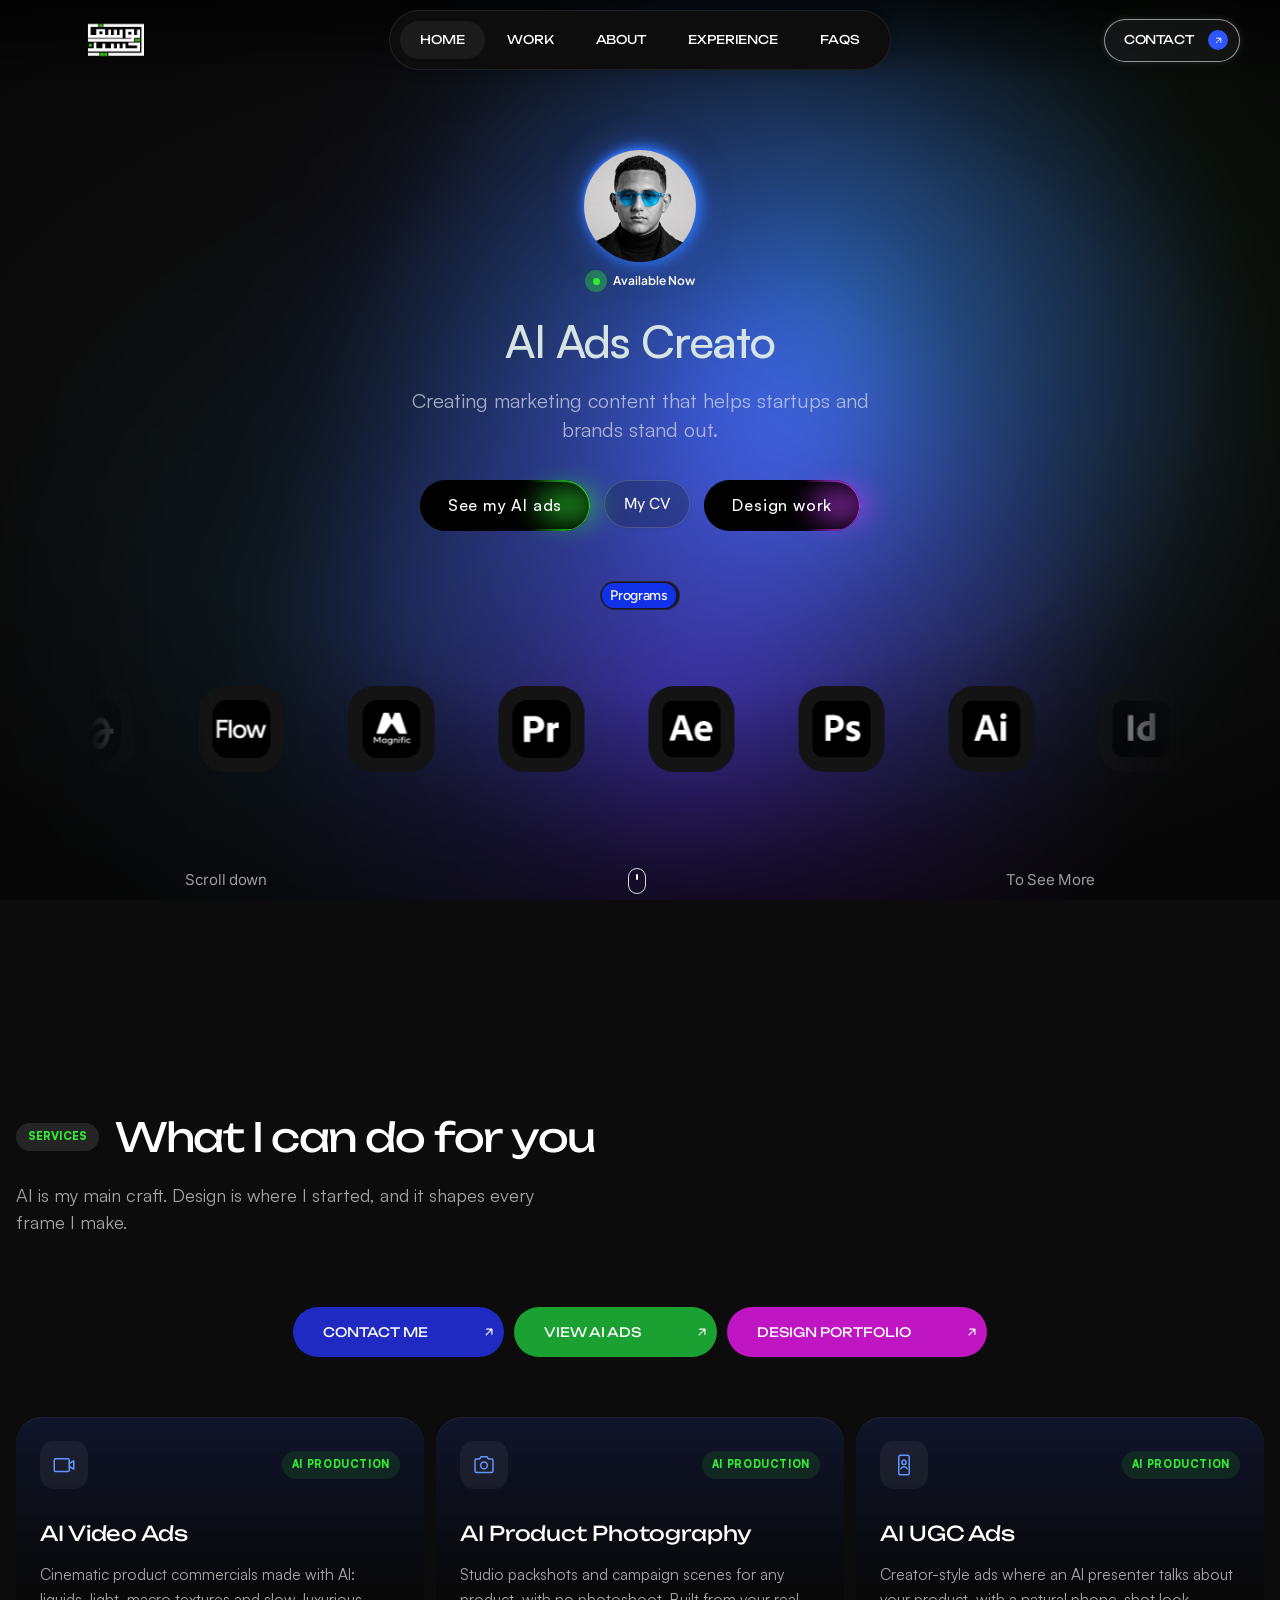
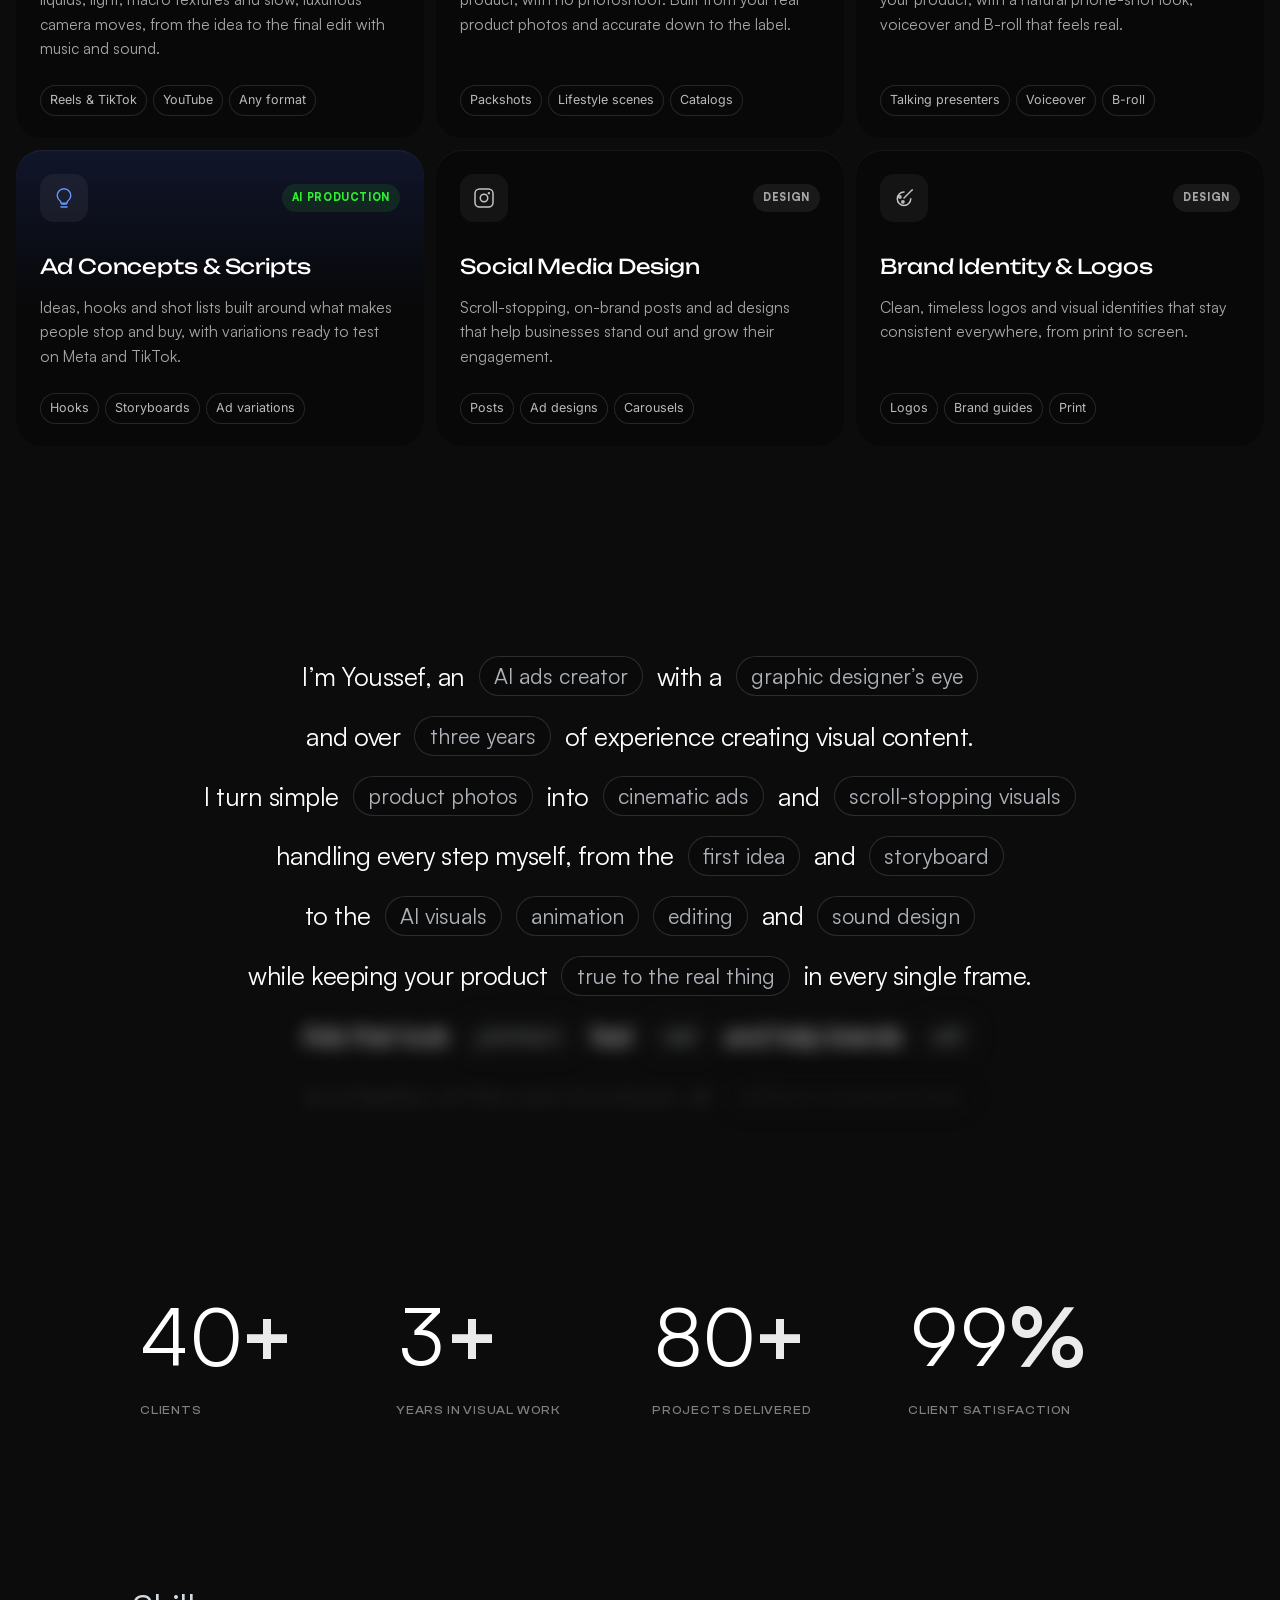
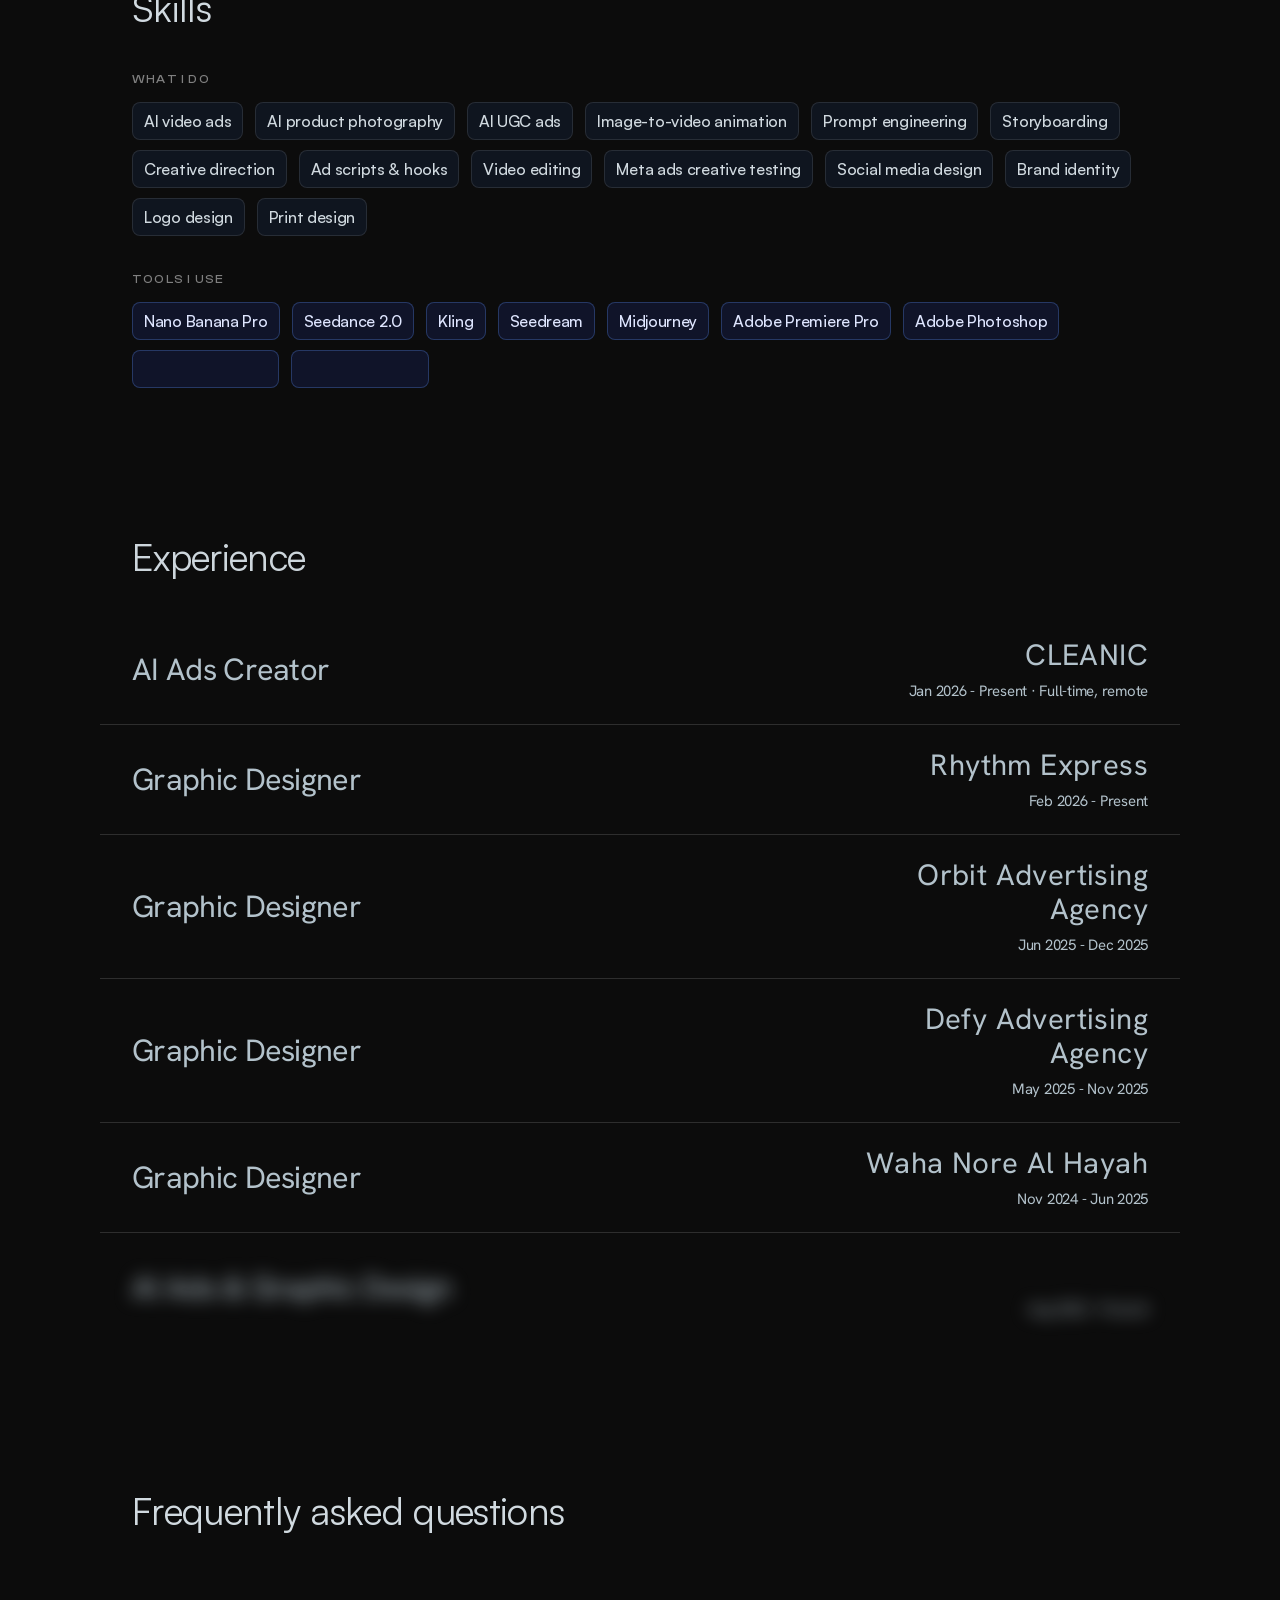
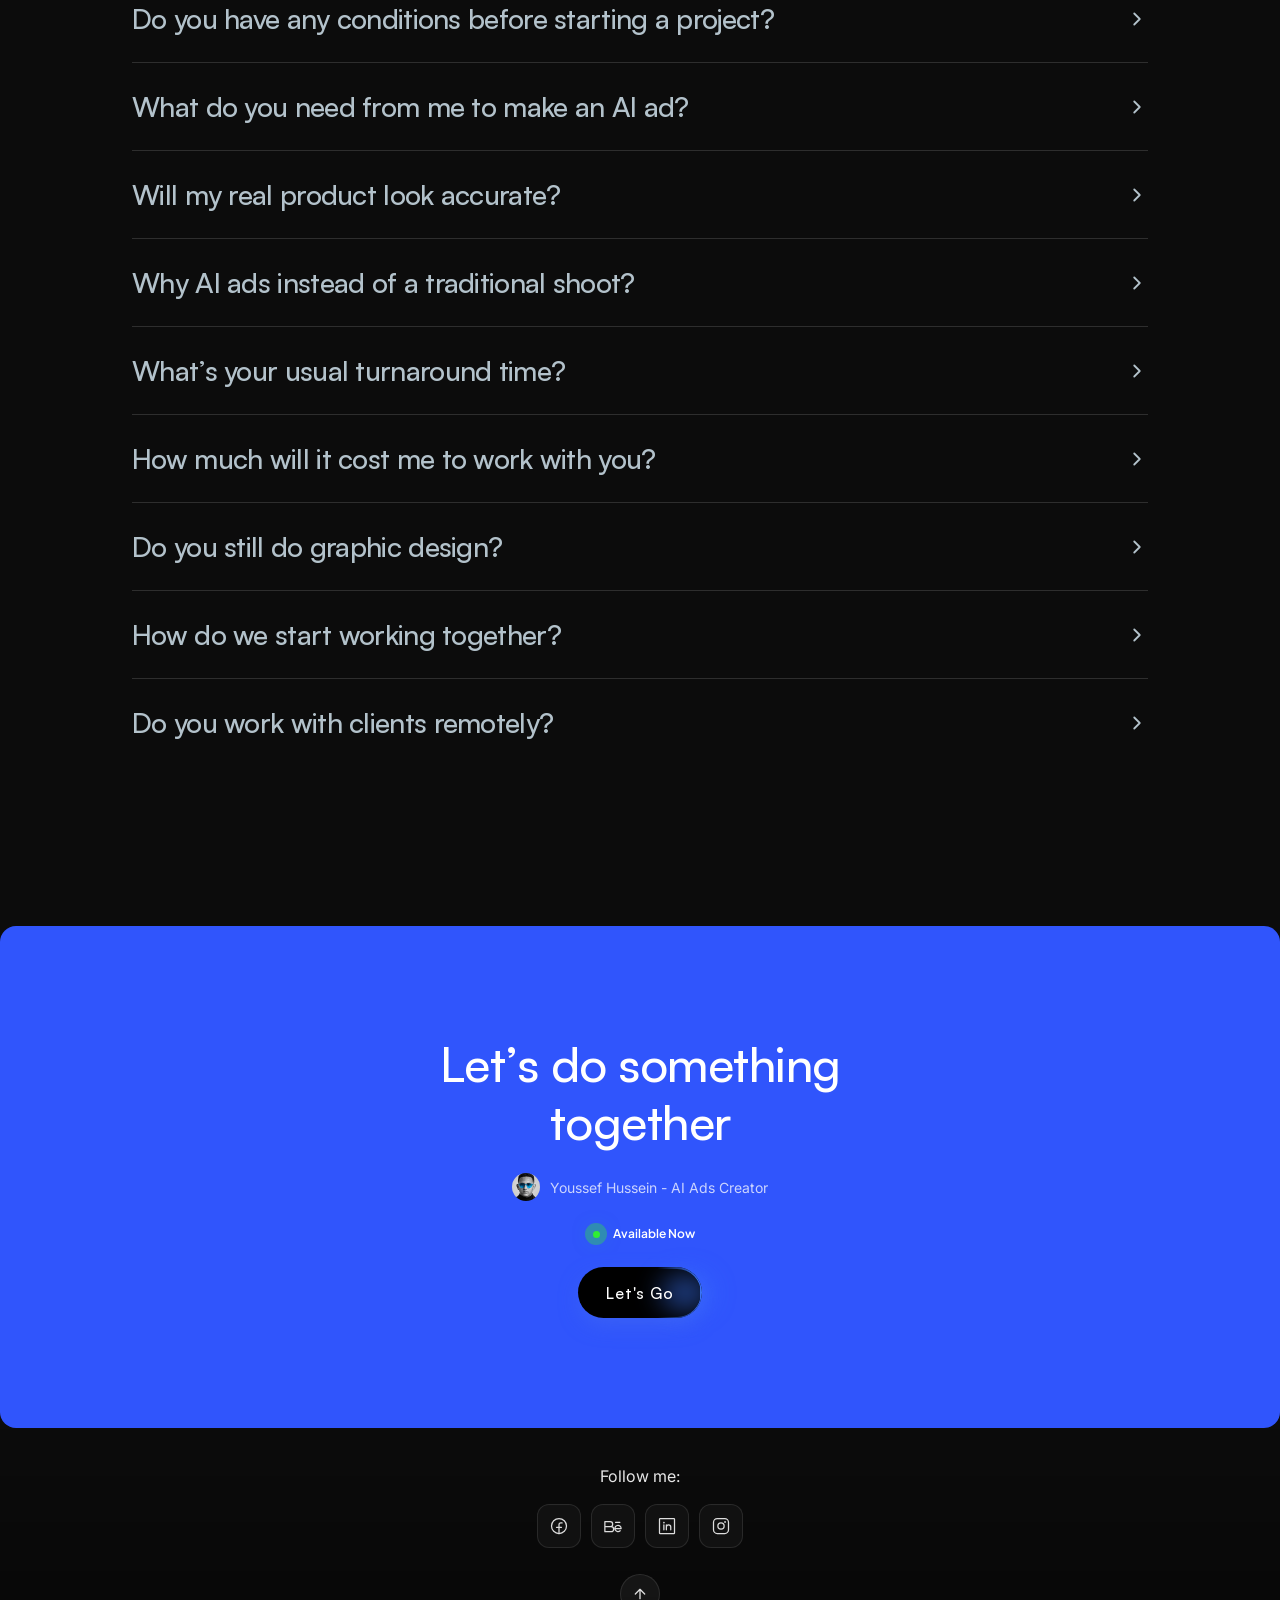
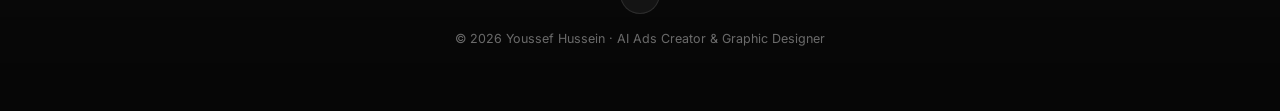
==== commit 851e30f9: "Add cinematic intro: star warp, logo, counter, opening doors Co-Authored-By: Claude Opus 5.5 <norepl" ====
--- a/index.html
+++ b/index.html
@@ -11,6 +11,21 @@
 <link rel="preload" as="image" href="assets/img/avatar.jpg">
 </head>
 <body data-palette="home">
+<script>try{if(sessionStorage.getItem("yh-intro")&&!/[?&]intro/.test(location.search))document.documentElement.classList.add("no-intro");else document.documentElement.classList.add("intro-on")}catch(e){document.documentElement.classList.add("intro-on")}</script>
+<div id="intro" aria-hidden="true">
+  <div class="in-door in-top"></div><div class="in-door in-bot"></div>
+  <canvas class="in-warp"></canvas>
+  <div class="in-core">
+    <div class="in-ring"></div>
+    <img class="in-logo" src="assets/img/logo.png" alt="" width="160" height="160">
+    <div class="in-name"><span style="--i:0">Y</span><span style="--i:1">O</span><span style="--i:2">U</span><span style="--i:3">S</span><span style="--i:4">S</span><span style="--i:5">E</span><span style="--i:6">F</span><span style="--i:7">&nbsp;</span><span style="--i:8">H</span><span style="--i:9">U</span><span style="--i:10">S</span><span style="--i:11">S</span><span style="--i:12">E</span><span style="--i:13">I</span><span style="--i:14">N</span></div>
+    <div class="in-tag"><span>AI Ads Creator</span><i></i><span>Graphic Designer</span></div>
+  </div>
+  <div class="in-beam"></div>
+  <div class="in-foot"><span class="in-hint">Creating something worth watching</span><span class="in-count">000</span></div>
+  <div class="in-bar"><i></i></div>
+  <button class="in-skip" type="button">Skip</button>
+</div>
 <div class="stage" aria-hidden="true"><canvas></canvas><div class="vig"></div></div>
 <div class="orb" aria-hidden="true"></div>
 <header class="nav">
--- a/assets/site.css
+++ b/assets/site.css
@@ -530,3 +530,60 @@
 /* CV download */
 .cv-dl{display:inline-flex;align-items:center;gap:8px;margin-top:14px;padding:10px 18px;border-radius:999px;background:#405ee3;color:#fff;font-weight:500;font-size:14px;text-decoration:none;box-shadow:0 0 24px rgba(64,94,227,.45);transition:transform .35s var(--spring),box-shadow .3s}
 .cv-dl:hover{transform:translateY(-2px);box-shadow:0 0 34px rgba(64,94,227,.7)}
+
+/* ================= INTRO ================= */
+.no-intro #intro{display:none}
+html.intro-on,html.intro-on body{overflow:hidden}
+#intro{position:fixed;inset:0;z-index:10000;pointer-events:auto;color:#fff;font-family:"Satoshi",sans-serif;overflow:hidden}
+#intro.gone{display:none}
+.in-door{position:absolute;left:0;right:0;height:calc(50% + 1px);background:radial-gradient(120% 90% at 50% 100%,#0b0f2a 0%,#05060c 60%);transition:transform 1.15s cubic-bezier(.76,0,.24,1)}
+.in-top{top:0}
+.in-bot{bottom:0;background:radial-gradient(120% 90% at 50% 0%,#0b0f2a 0%,#05060c 60%)}
+.in-warp{position:absolute;inset:0;width:100%;height:100%;transition:opacity .5s}
+.in-core{position:absolute;inset:0;display:flex;flex-direction:column;align-items:center;justify-content:center;gap:22px;transition:transform .7s cubic-bezier(.7,0,.3,1),opacity .55s,filter .6s}
+.in-ring{position:absolute;left:50%;top:50%;width:min(62vmin,520px);aspect-ratio:1;border-radius:50%;translate:-50% -58%;
+  background:conic-gradient(from 0deg,#405ee3,#8b3dff,#31ee33,#405ee3);filter:blur(60px);opacity:0;scale:.4;
+  animation:inRing 8s linear infinite;transition:opacity 1.2s ease,scale 1.6s cubic-bezier(.2,.8,.2,1)}
+.in-ring::after{content:"";position:absolute;inset:18%;border-radius:50%;background:#05060c;filter:blur(30px)}
+@keyframes inRing{to{rotate:360deg}}
+.in-logo{position:relative;width:clamp(92px,13vmin,132px);height:auto;opacity:0;scale:.55;filter:blur(18px);
+  clip-path:inset(50% 0 50% 0);transition:opacity .6s,scale 1.1s cubic-bezier(.2,.9,.2,1.15),filter 1s,clip-path .9s cubic-bezier(.7,0,.2,1)}
+.in-name{position:relative;display:flex;font-family:"Clash Display","Satoshi",sans-serif;font-weight:500;font-size:clamp(26px,5.4vw,64px);letter-spacing:.06em;line-height:1;overflow:hidden;padding:.08em 0}
+.in-name span{display:inline-block;transform:translateY(110%) rotate(8deg);opacity:0;filter:blur(8px);
+  background:linear-gradient(100deg,#fff 30%,#a9b8ff 45%,#fff 60%);background-size:300% 100%;background-position:100% 0;-webkit-background-clip:text;background-clip:text;color:transparent;
+  transition:transform .9s cubic-bezier(.2,.9,.2,1),opacity .6s,filter .7s;transition-delay:calc(var(--i)*45ms + .7s)}
+.in-tag{position:relative;display:flex;align-items:center;gap:14px;font-size:clamp(10px,1.3vw,13px);letter-spacing:.32em;text-transform:uppercase;color:#d3d9f5;opacity:0;transform:translateY(10px);transition:opacity .7s 1.55s,transform .7s 1.55s}
+.in-tag i{width:5px;height:5px;border-radius:50%;background:#31ee33;box-shadow:0 0 10px #31ee33}
+.in-foot{position:absolute;left:clamp(18px,4vw,48px);right:clamp(18px,4vw,48px);bottom:clamp(26px,5vh,48px);display:flex;justify-content:space-between;align-items:flex-end;transition:opacity .4s}
+.in-hint{font-size:12px;letter-spacing:.18em;text-transform:uppercase;color:#6d7499}
+.in-count{font-family:"Clash Display",sans-serif;font-weight:500;font-size:clamp(44px,9vw,110px);line-height:.8;letter-spacing:-.02em;color:#fff;font-variant-numeric:tabular-nums;opacity:.92}
+.in-bar{position:absolute;left:0;right:0;bottom:0;height:2px;background:rgba(255,255,255,.06);transition:opacity .4s}
+.in-bar i{display:block;height:100%;width:100%;transform-origin:left;transform:scaleX(var(--p,0));background:linear-gradient(90deg,#31ee33,#405ee3 50%,#8b3dff);box-shadow:0 0 14px #405ee3}
+.in-beam{position:absolute;left:50%;top:50%;width:100%;height:2px;translate:-50% -50%;scale:0 1;opacity:0;background:linear-gradient(90deg,transparent,#8ea2ff 20%,#fff 50%,#8ea2ff 80%,transparent);
+  box-shadow:0 0 18px 4px rgba(120,145,255,.9),0 0 70px 14px rgba(64,94,227,.55);transition:scale .55s cubic-bezier(.7,0,.2,1),opacity .3s}
+.in-skip{position:absolute;top:clamp(16px,3vh,28px);right:clamp(16px,3vw,32px);background:rgba(255,255,255,.06);border:1px solid rgba(255,255,255,.12);color:#c7cbe0;font:500 12px/1 "Satoshi",sans-serif;letter-spacing:.14em;text-transform:uppercase;padding:10px 16px;border-radius:999px;cursor:pointer;opacity:0;transition:opacity .6s .8s,background .3s}
+.in-skip:hover{background:rgba(255,255,255,.14)}
+
+#intro.s1 .in-ring{opacity:.55;scale:1}
+#intro.s1 .in-logo{opacity:1;scale:1;filter:blur(0);clip-path:inset(0 0 0 0)}
+#intro.s1 .in-name span{transform:none;opacity:1;filter:none}
+#intro.s1 .in-tag,#intro.s1 .in-skip{opacity:1;transform:none}
+#intro.s2 .in-name span{animation:inShine 1.4s .1s ease forwards}
+@keyframes inShine{to{background-position:0 0}}
+#intro.s-out .in-core{transform:scale(1.18);opacity:0;filter:blur(14px)}
+#intro.s-out .in-foot,#intro.s-out .in-bar,#intro.s-out .in-skip{opacity:0}
+#intro.s-out .in-beam{scale:1 1;opacity:1}
+#intro.s-open .in-warp{opacity:0}
+#intro.s-open .in-beam{opacity:0;transition:opacity .5s .15s}
+#intro.s-open .in-top{transform:translateY(-101%)}
+#intro.s-open .in-bot{transform:translateY(101%)}
+#intro.s-open{pointer-events:none}
+html.intro-on main,html.intro-on .nav{opacity:0}
+html.intro-open main,html.intro-open .nav{opacity:1;transition:opacity .9s .25s}
+html.intro-open main{animation:inSite 1.4s cubic-bezier(.2,.8,.2,1) both}
+@keyframes inSite{from{transform:scale(1.06);filter:blur(10px)}to{transform:none;filter:none}}
+@media (prefers-reduced-motion:reduce){
+  .in-door,.in-core,.in-logo,.in-name span,.in-tag{transition-duration:.01s!important;transition-delay:0s!important}
+  html.intro-open main{animation:none}
+}
+@media (max-width:600px){.in-hint{display:none}}
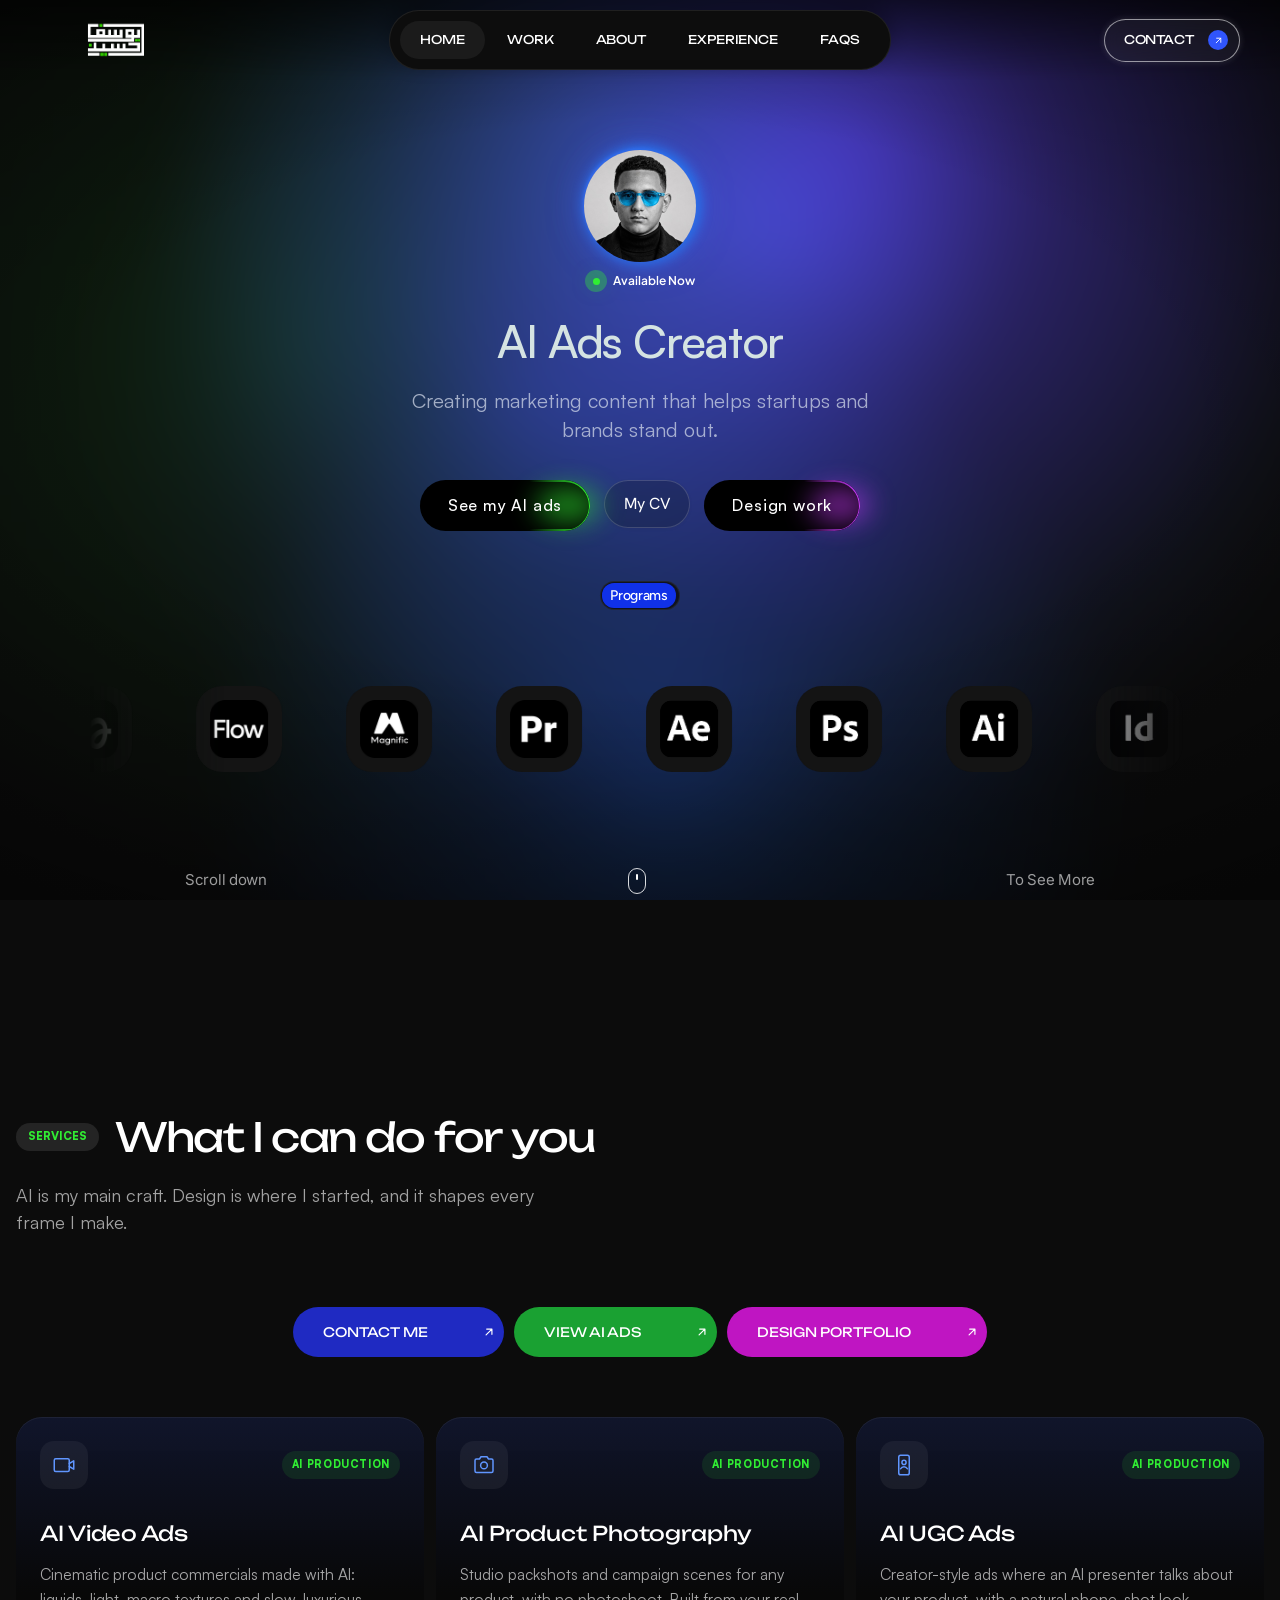
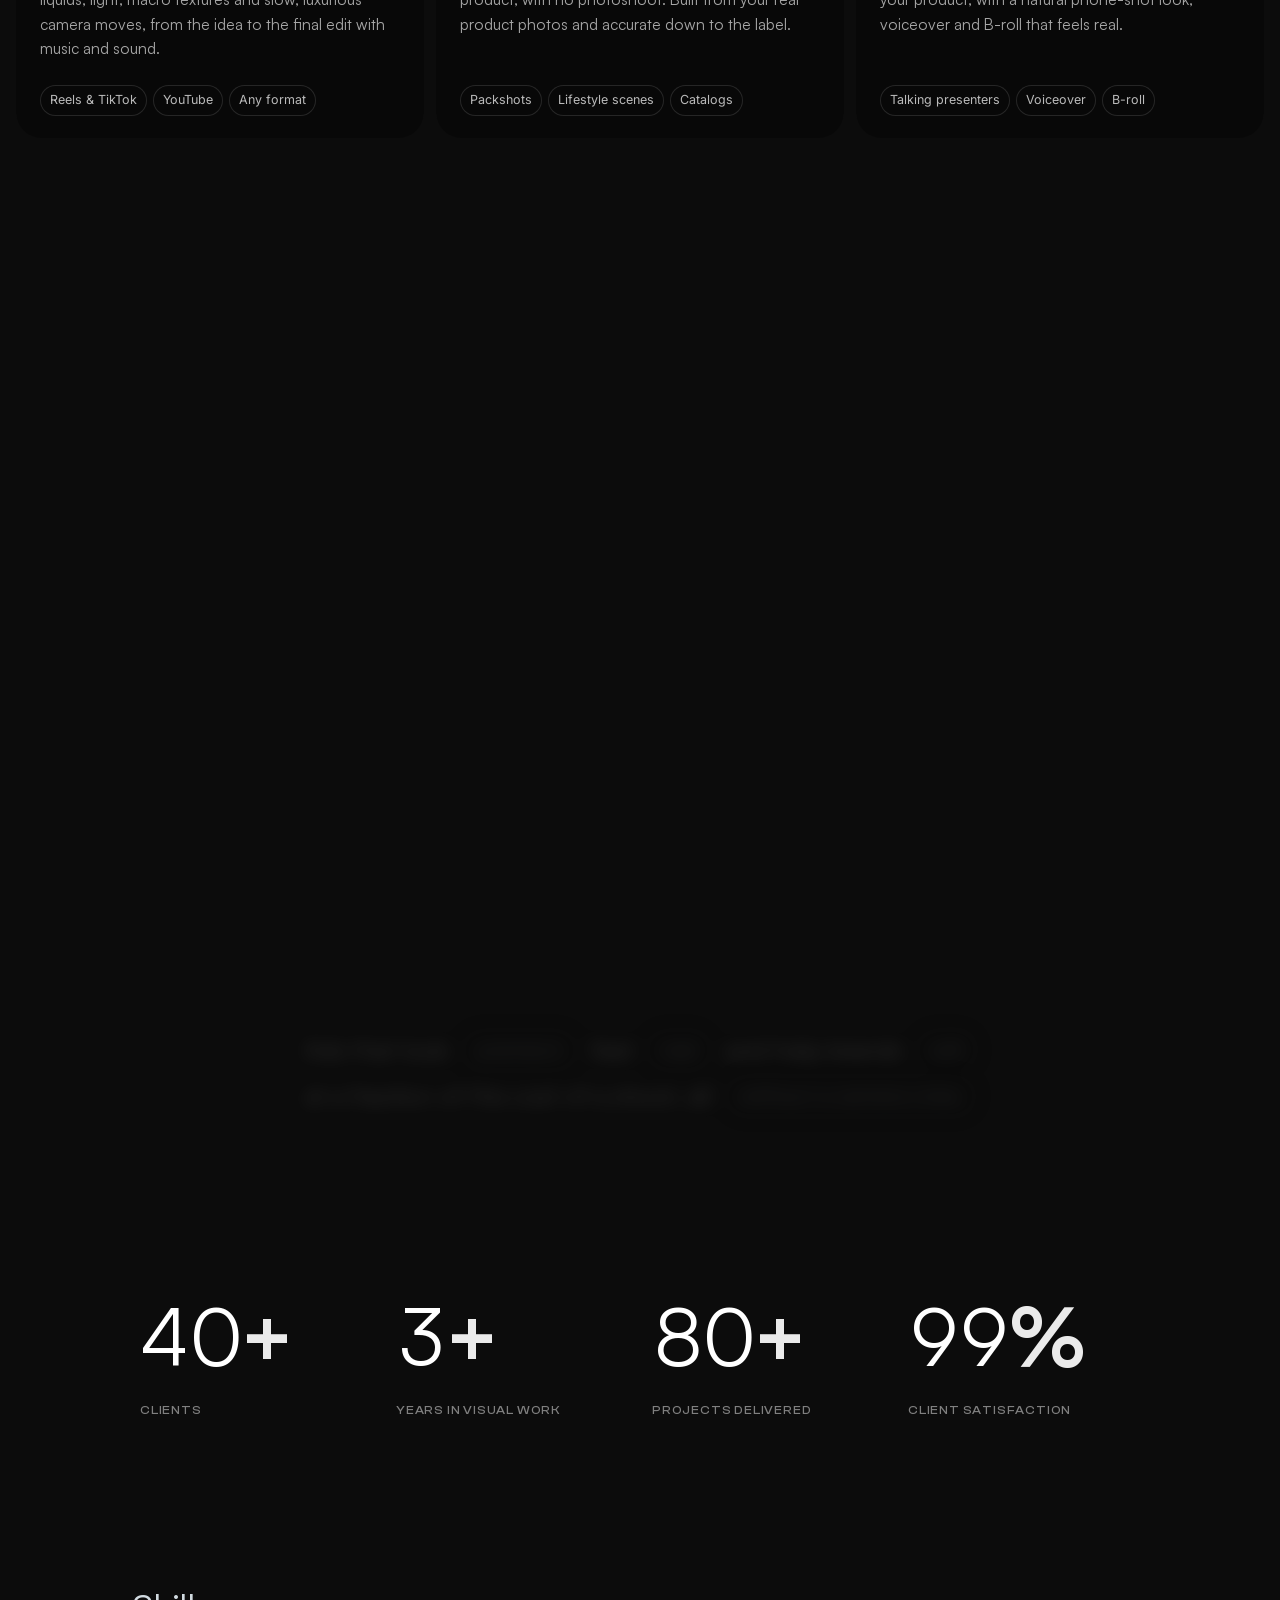
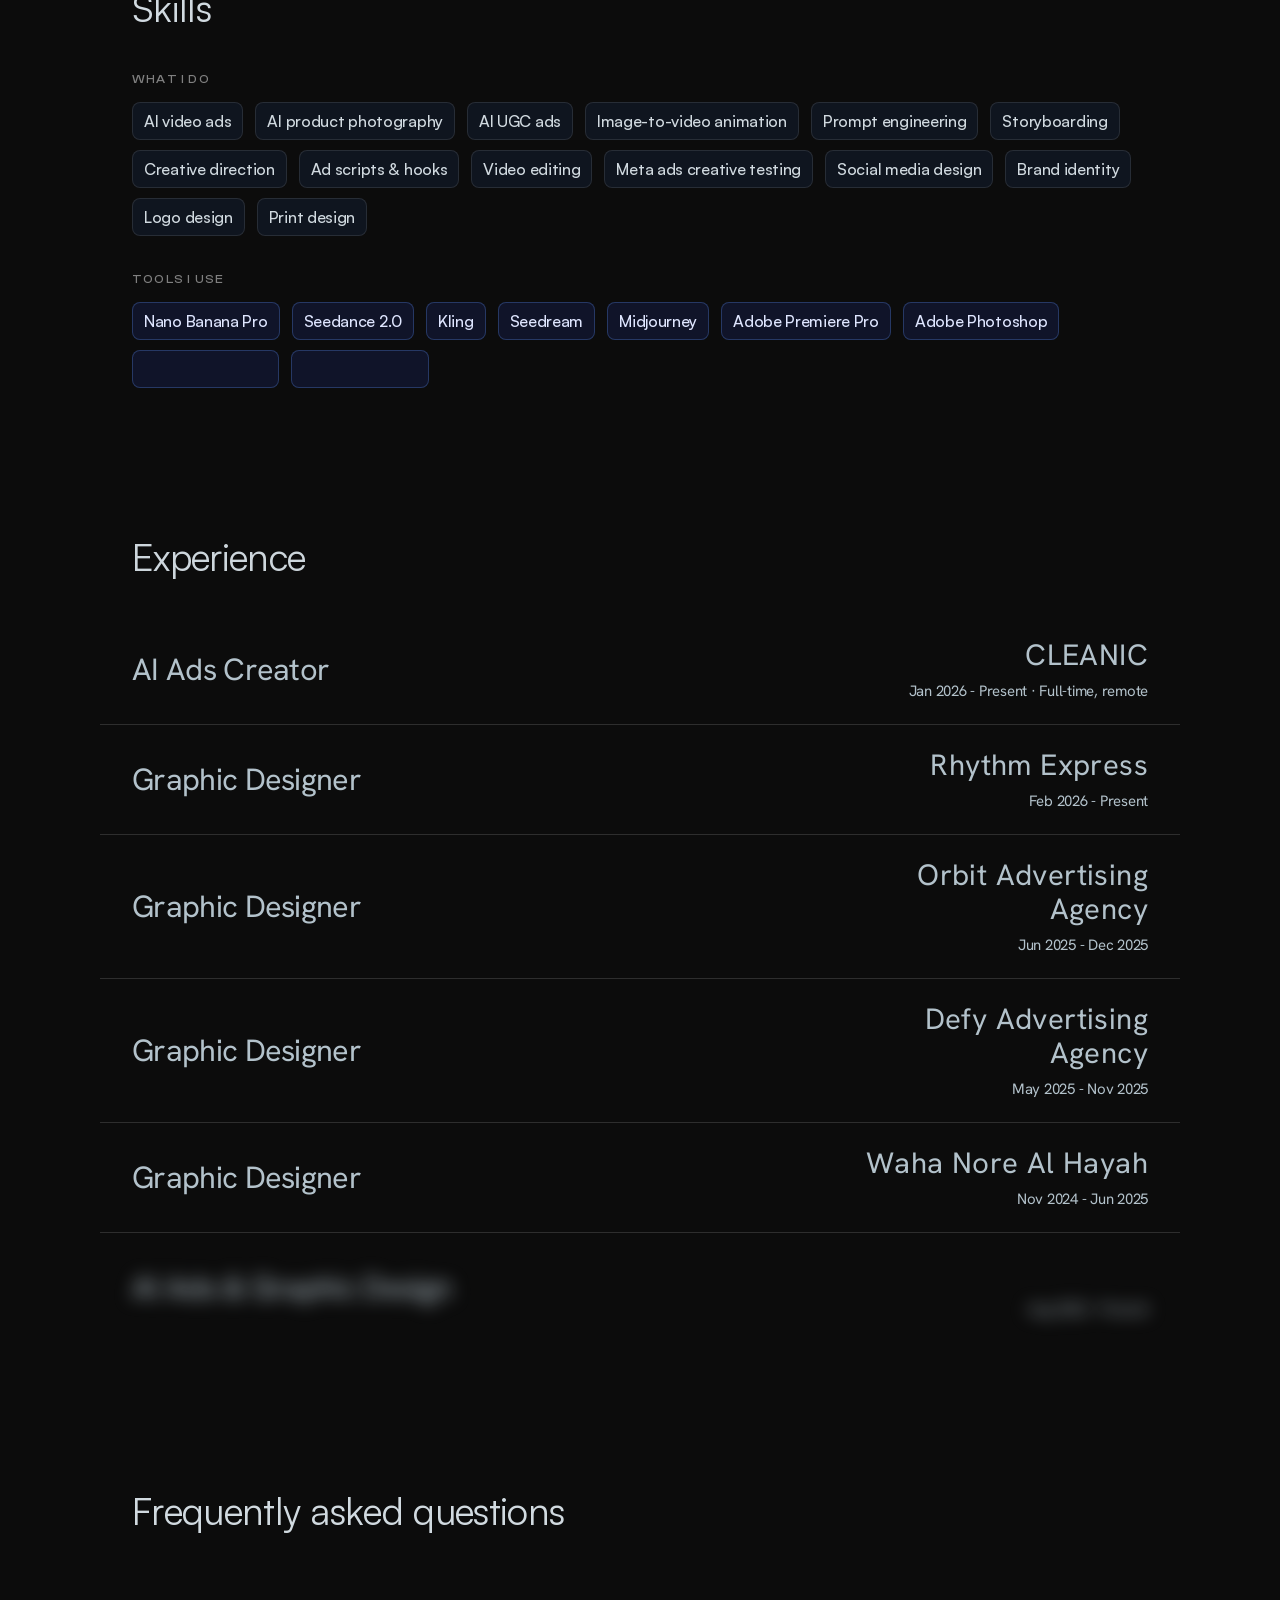
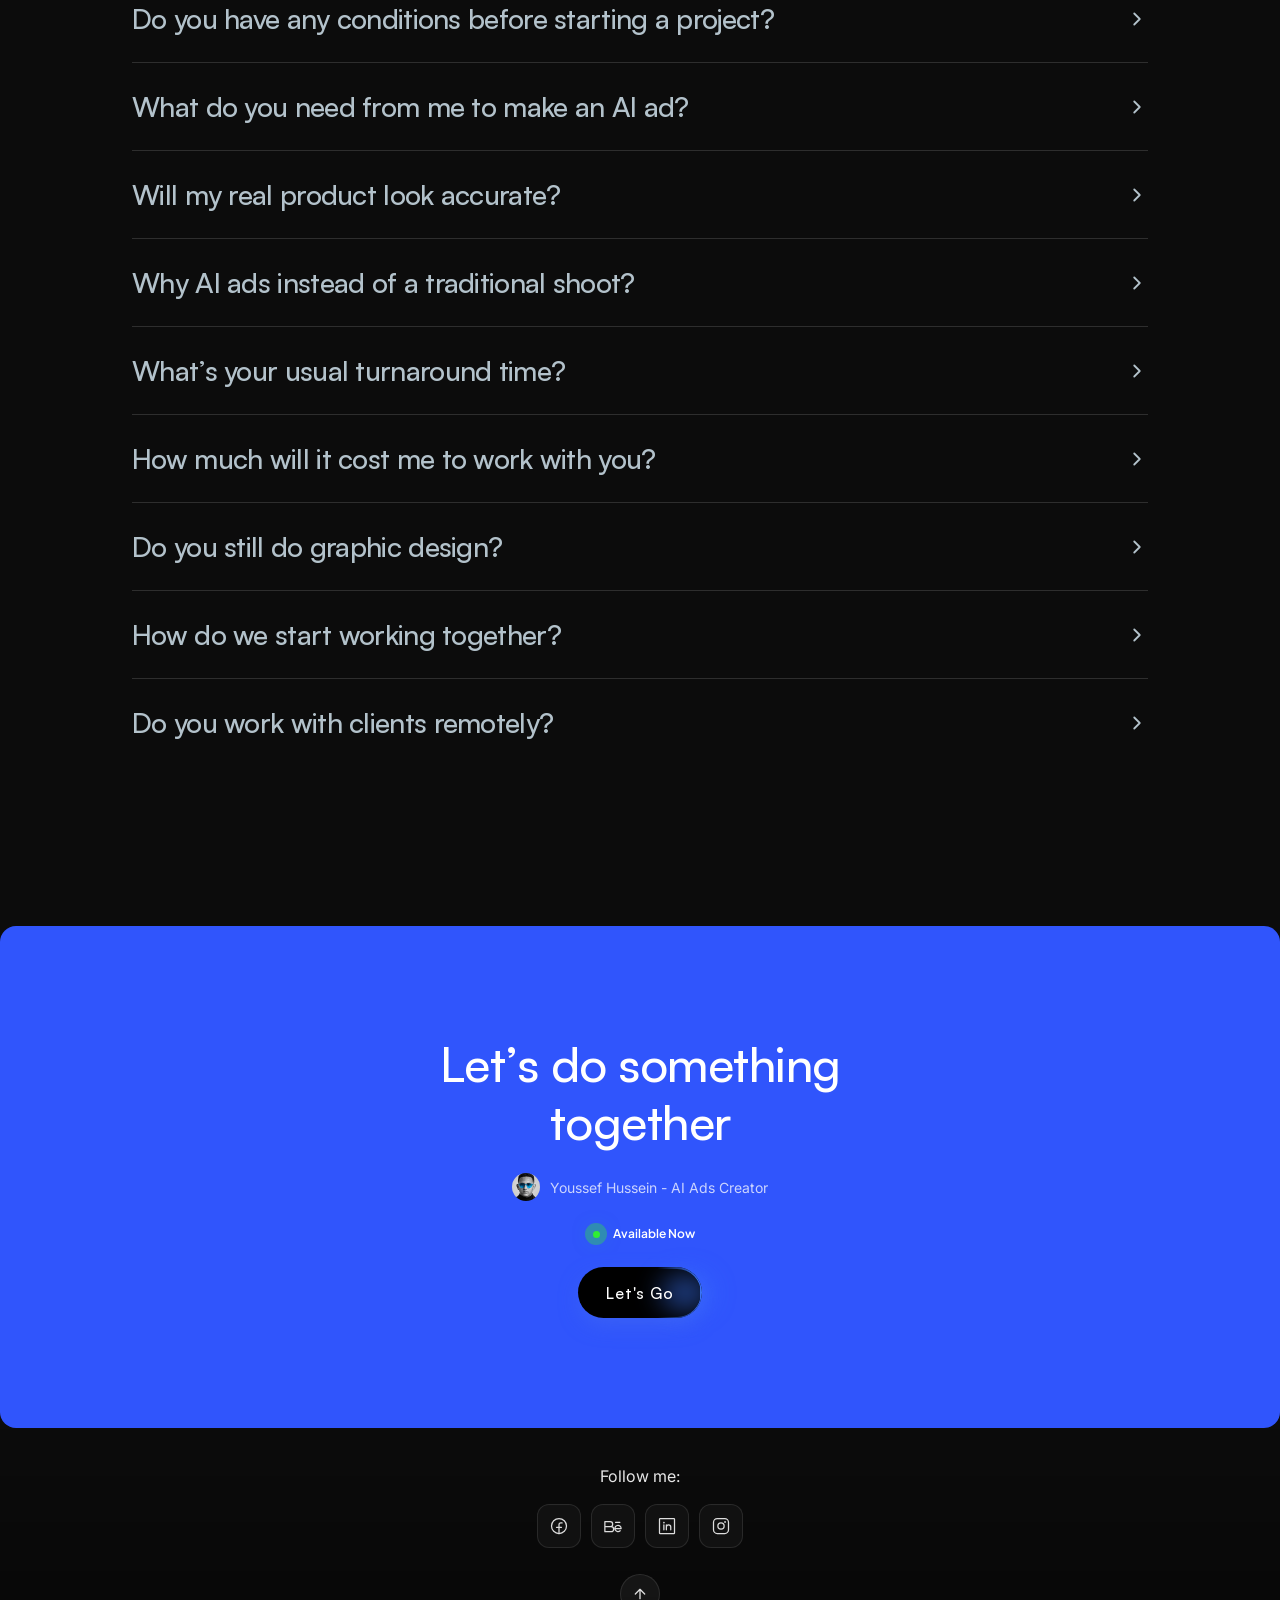
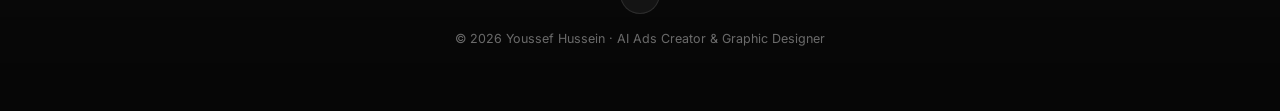
==== commit 67fab4d0: "Cache-bust CSS/JS so updates show immediately; intro fallback Co-Authored-By: Claude Opus 5.5 <norep" ====
--- a/index.html
+++ b/index.html
@@ -7,11 +7,12 @@
 <meta name="claude:viewport-fit-sides" content="cover">
 <meta name="description" content="AI ads creator and graphic designer: AI video ads, AI UGC ads, AI product photography, social media design and branding.">
 <link rel="preconnect" href="https://fonts.googleapis.com"><link rel="preconnect" href="https://fonts.gstatic.com" crossorigin><link rel="stylesheet" href="https://fonts.googleapis.com/css2?family=Unbounded:wght@400;500&family=Hanken+Grotesk:wght@400;500&family=Figtree:wght@500;600&family=Inter:wght@400;500&family=Plus+Jakarta+Sans:wght@500;600;700&family=Manrope:wght@400;500;700&display=swap">
-<link rel="stylesheet" href="assets/site.css">
+<link rel="stylesheet" href="assets/site.css?v=30327053">
 <link rel="preload" as="image" href="assets/img/avatar.jpg">
 </head>
 <body data-palette="home">
-<script>try{if(sessionStorage.getItem("yh-intro")&&!/[?&]intro/.test(location.search))document.documentElement.classList.add("no-intro");else document.documentElement.classList.add("intro-on")}catch(e){document.documentElement.classList.add("intro-on")}</script>
+<script>try{if(sessionStorage.getItem("yh-intro")&&!/[?&]intro/.test(location.search))document.documentElement.classList.add("no-intro");else document.documentElement.classList.add("intro-on")}catch(e){document.documentElement.classList.add("intro-on")}setTimeout(function(){var i=document.getElementById("intro");if(i){i.remove();document.documentElement.classList.remove("intro-on")}},9000)</script>
+<style>#intro{position:fixed;inset:0;z-index:10000;background:#05060c;overflow:hidden}.no-intro #intro{display:none}</style>
 <div id="intro" aria-hidden="true">
   <div class="in-door in-top"></div><div class="in-door in-bot"></div>
   <canvas class="in-warp"></canvas>
@@ -167,6 +168,6 @@
     </div>
   </article>
 </div>
-<script src="assets/site.js"></script>
+<script src="assets/site.js?v=390fefcb"></script>
 </body>
 </html>
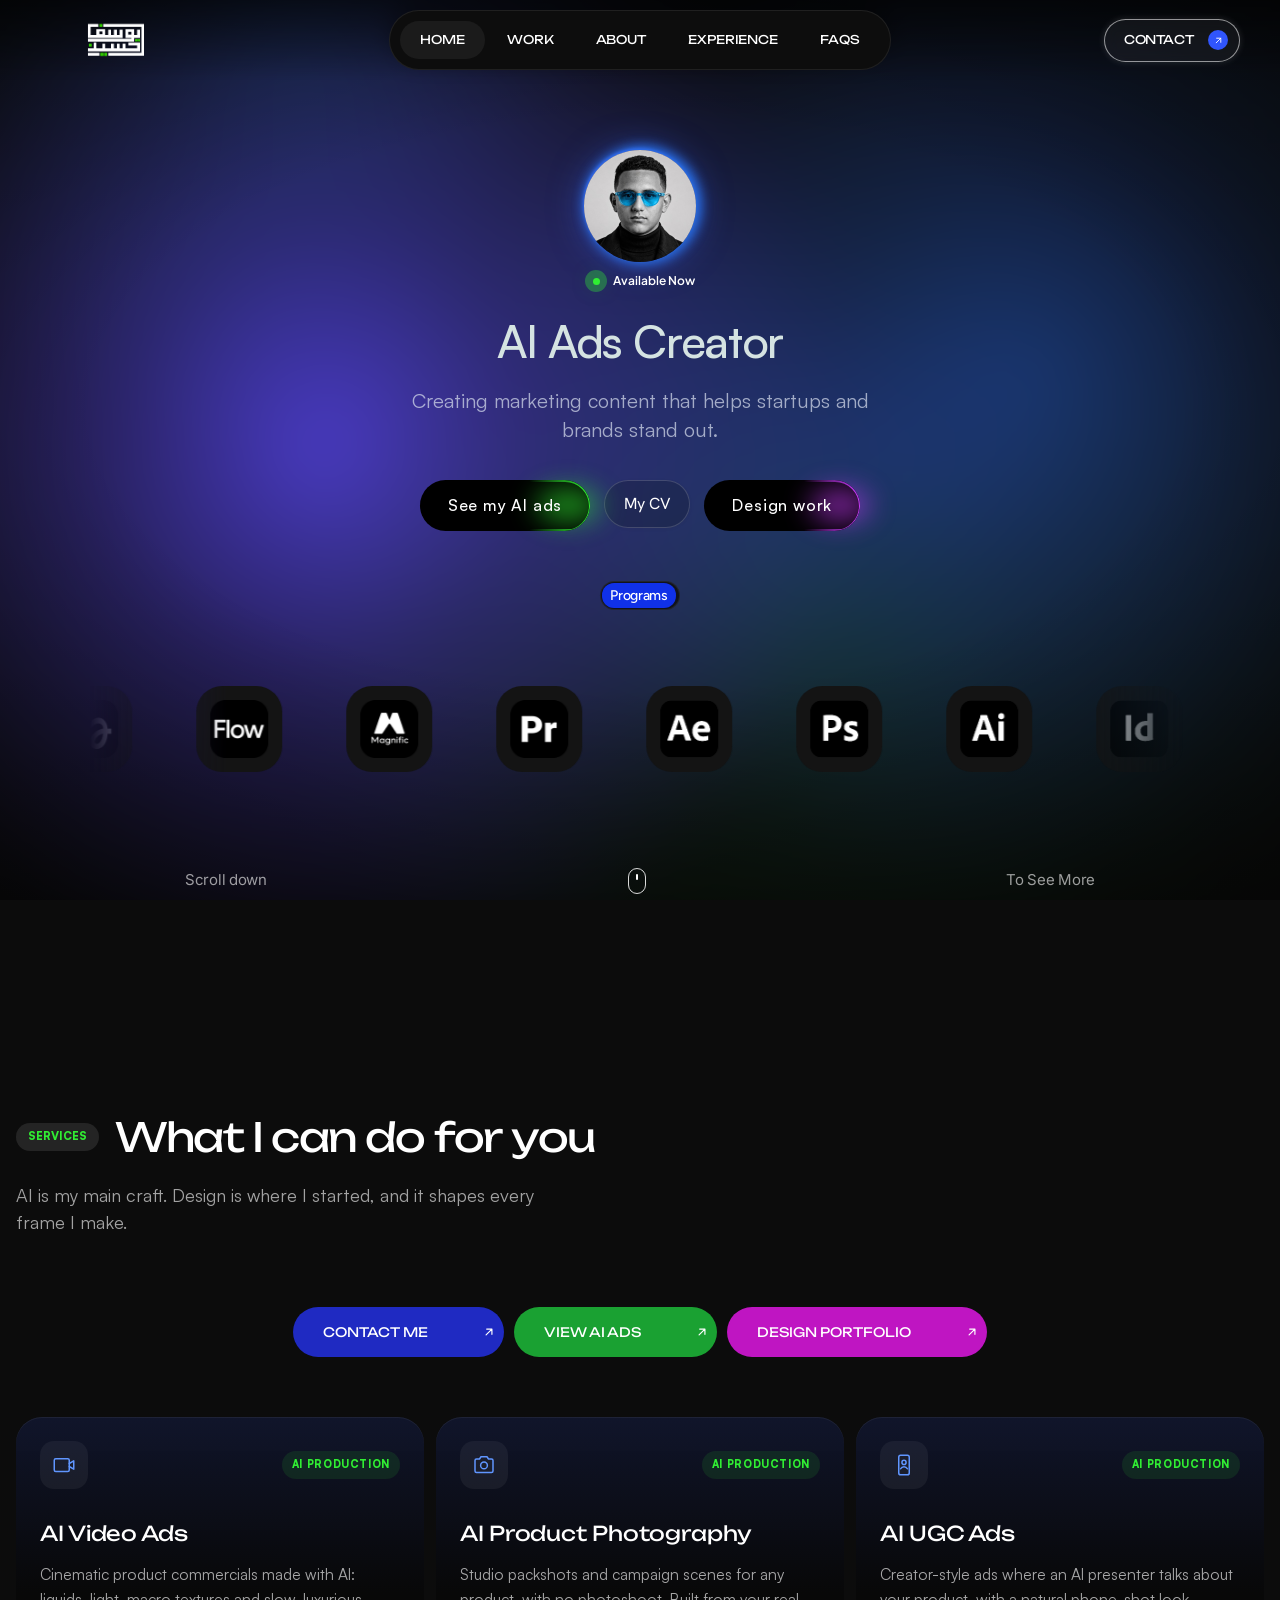
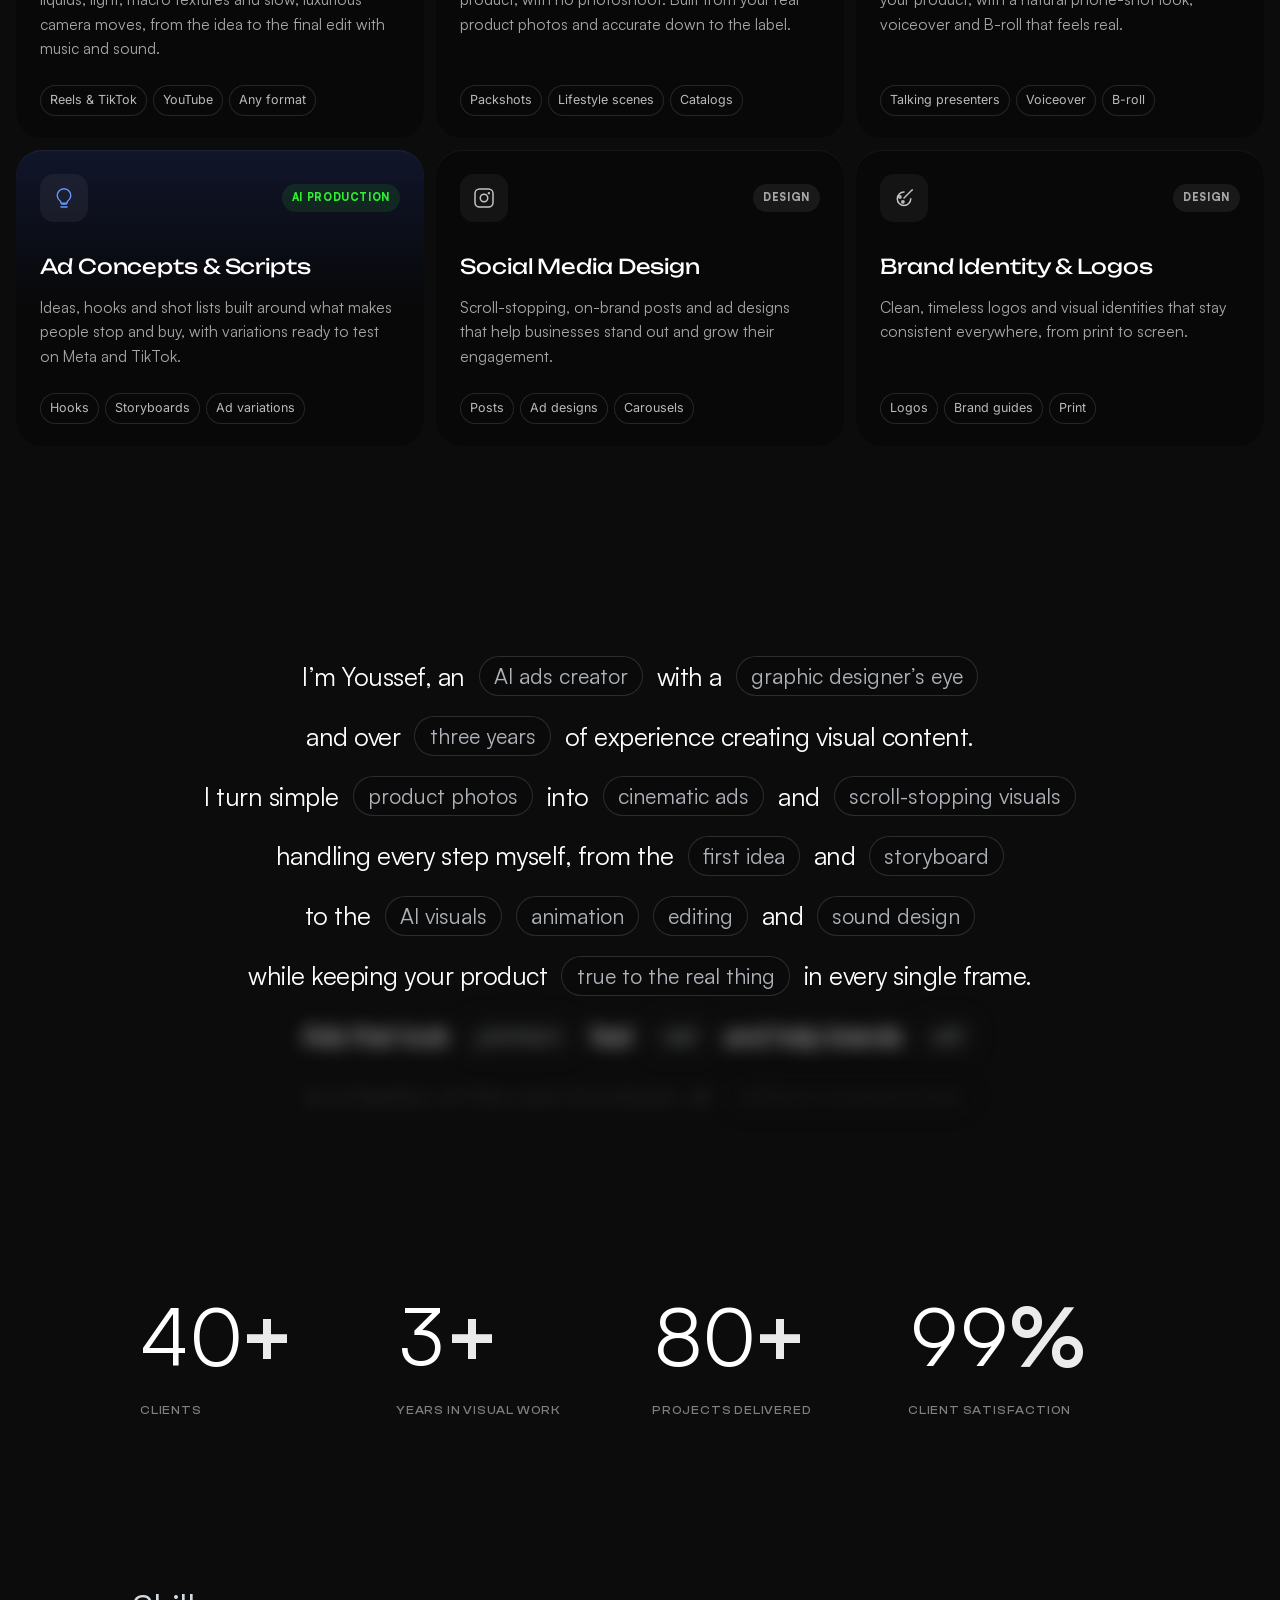
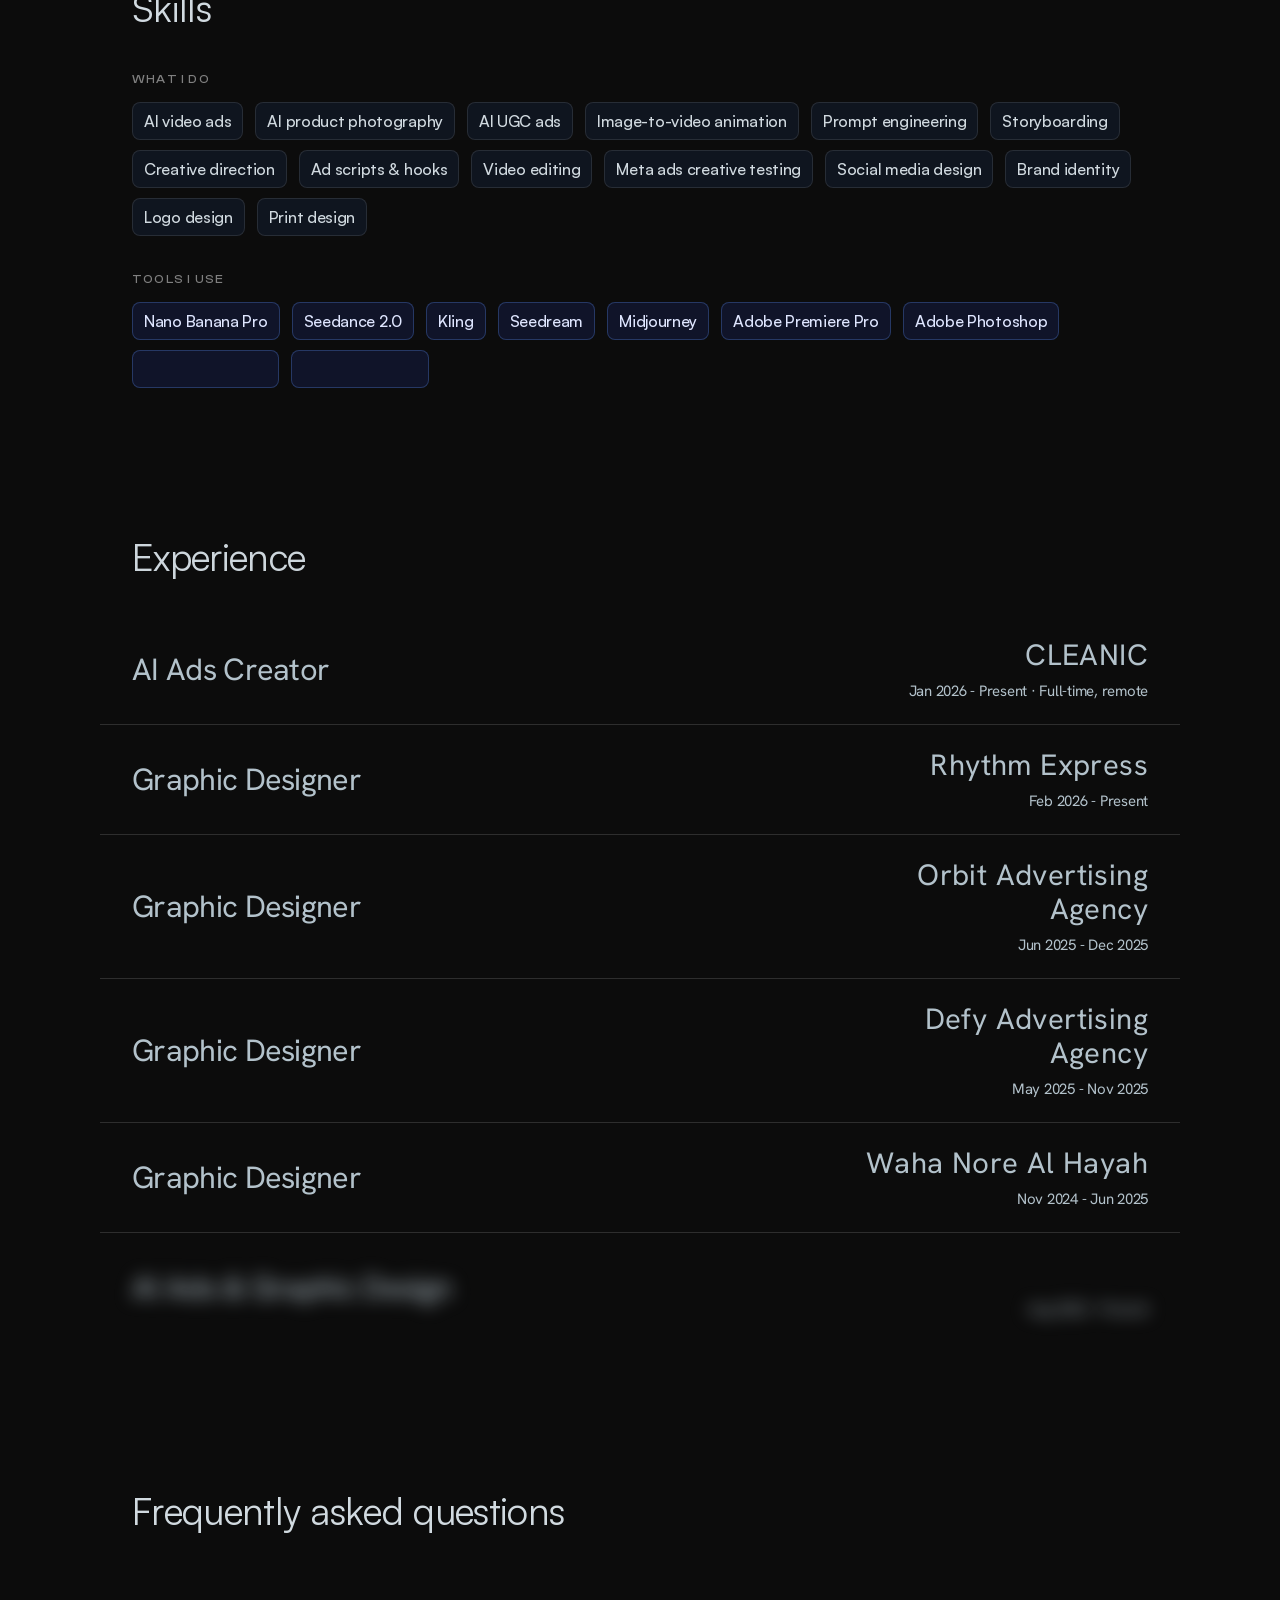
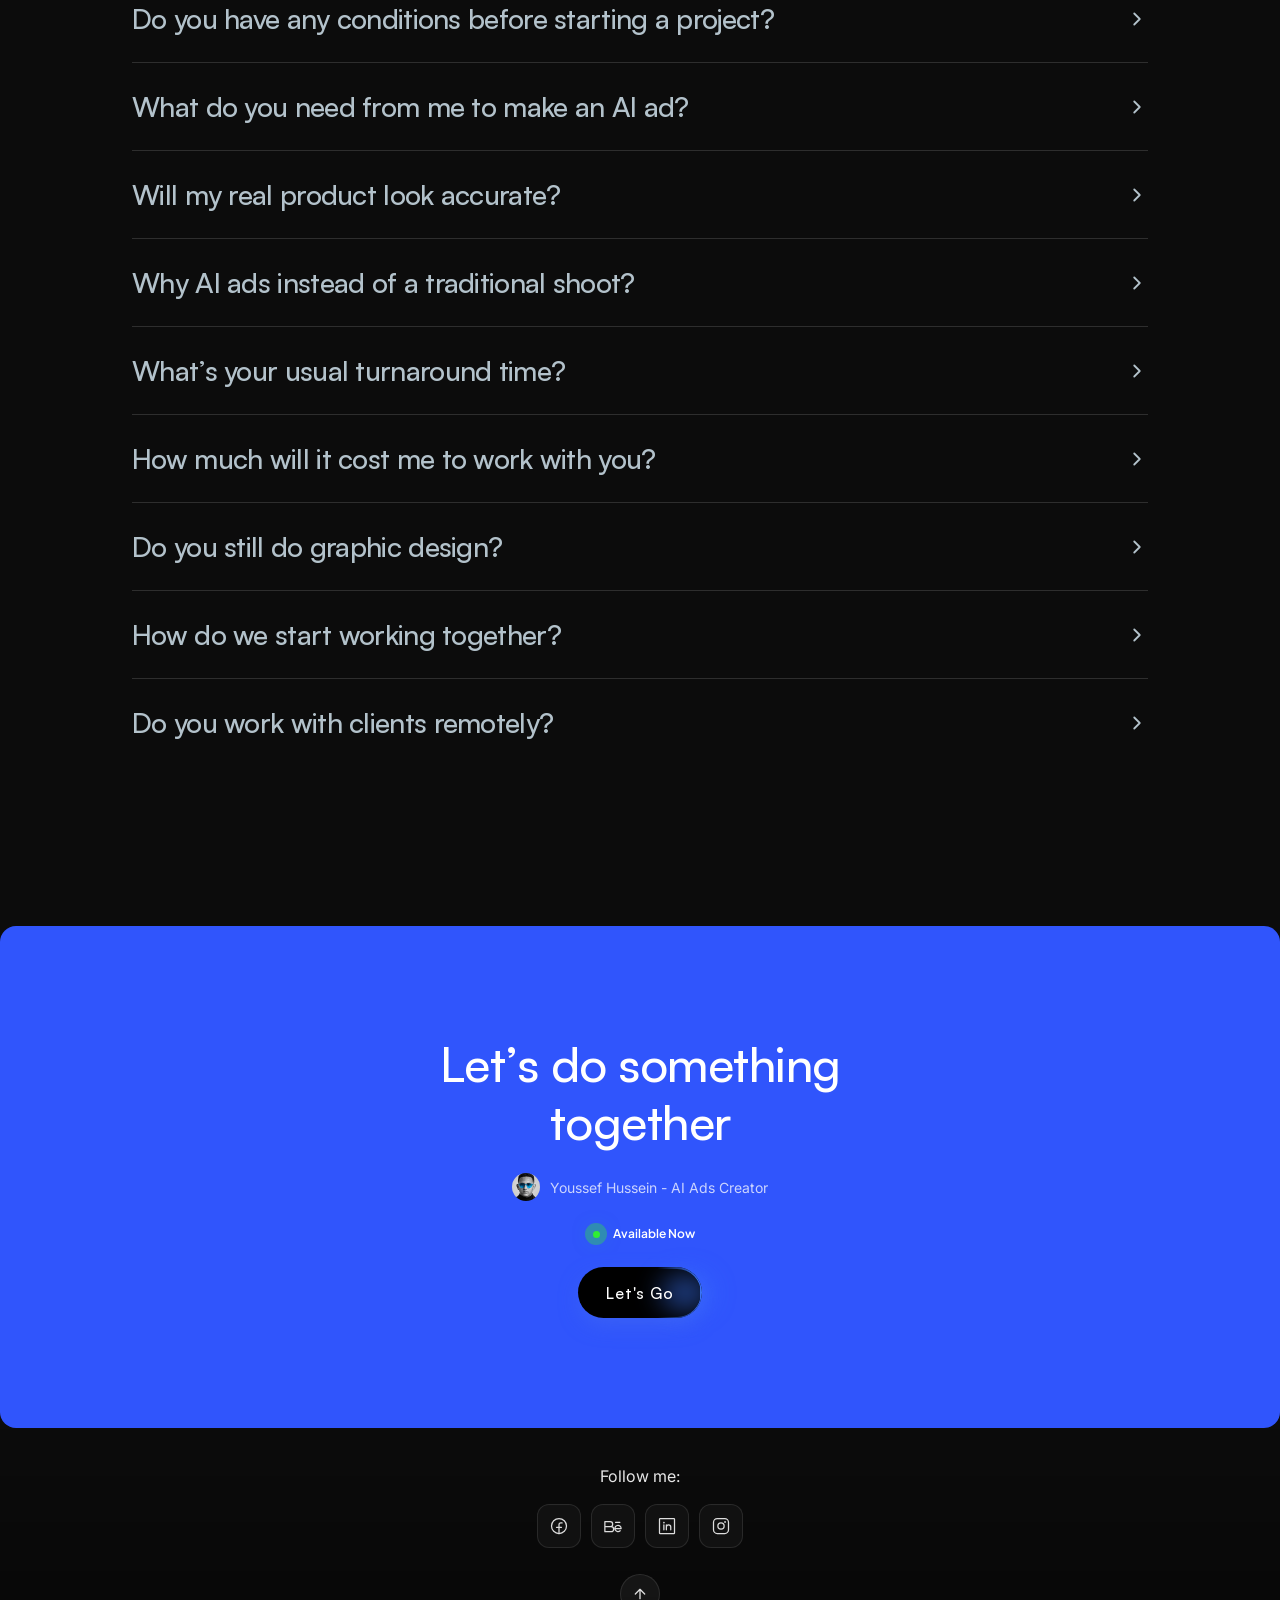
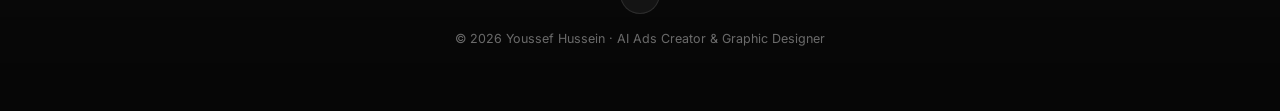
==== commit b04c5f7f: "Intro fallback background only before doors open Co-Authored-By: Claude Opus 5.5 <noreply@anthropic." ====
--- a/index.html
+++ b/index.html
@@ -12,7 +12,7 @@
 </head>
 <body data-palette="home">
 <script>try{if(sessionStorage.getItem("yh-intro")&&!/[?&]intro/.test(location.search))document.documentElement.classList.add("no-intro");else document.documentElement.classList.add("intro-on")}catch(e){document.documentElement.classList.add("intro-on")}setTimeout(function(){var i=document.getElementById("intro");if(i){i.remove();document.documentElement.classList.remove("intro-on")}},9000)</script>
-<style>#intro{position:fixed;inset:0;z-index:10000;background:#05060c;overflow:hidden}.no-intro #intro{display:none}</style>
+<style>#intro{position:fixed;inset:0;z-index:10000;overflow:hidden}#intro:not(.s-open){background:#05060c}.no-intro #intro{display:none}</style>
 <div id="intro" aria-hidden="true">
   <div class="in-door in-top"></div><div class="in-door in-bot"></div>
   <canvas class="in-warp"></canvas>
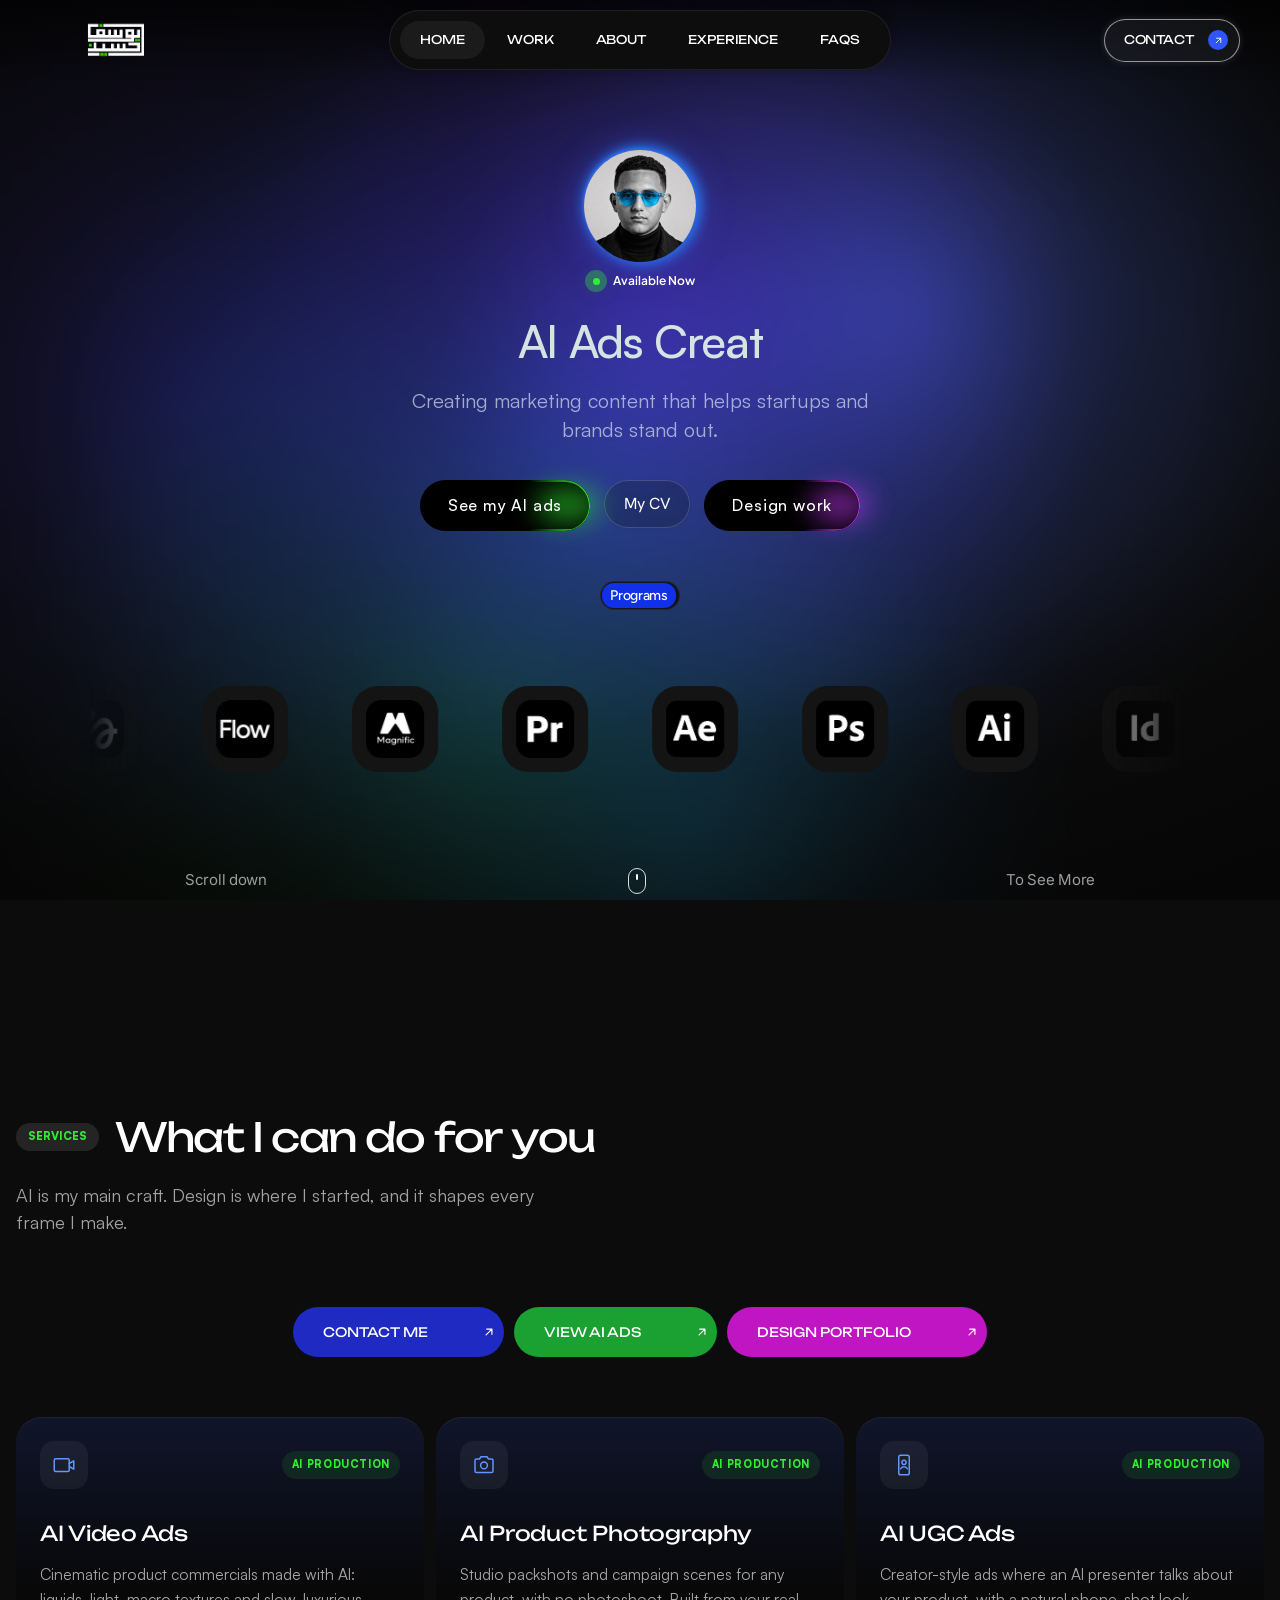
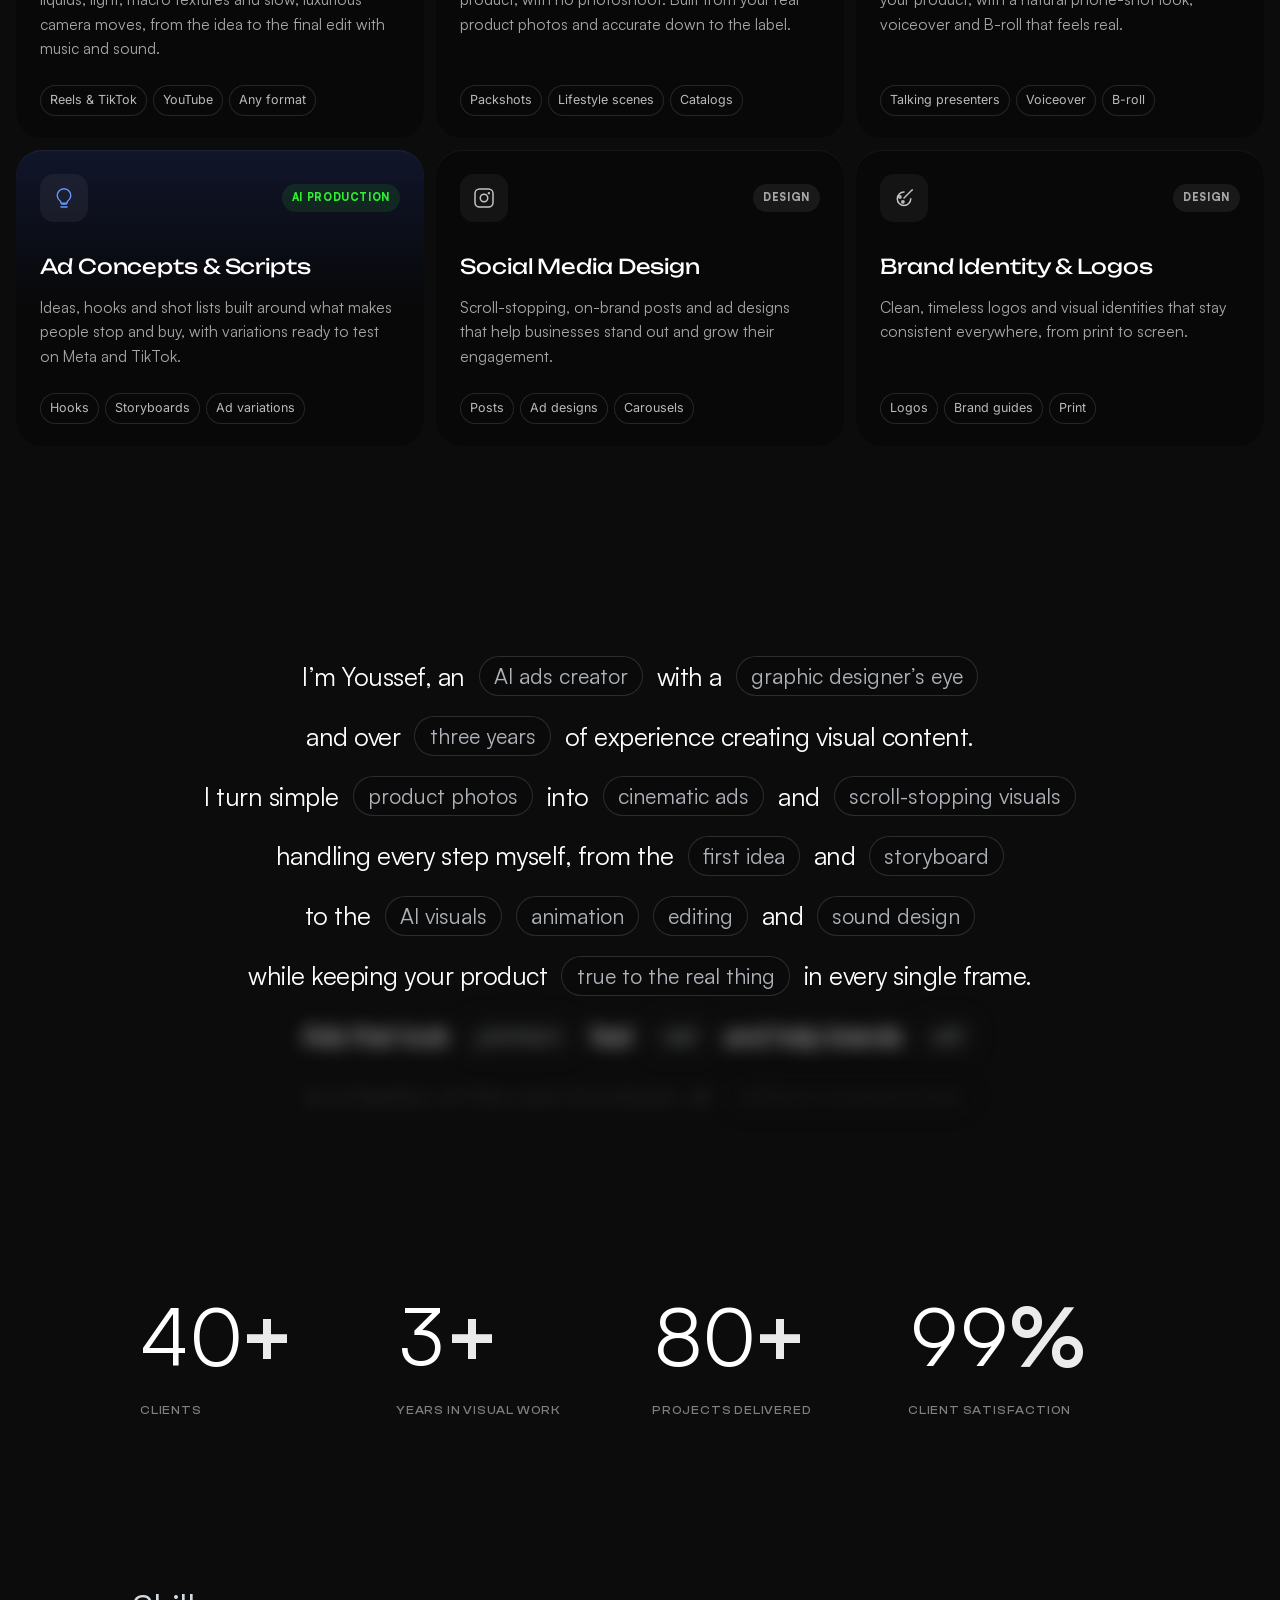
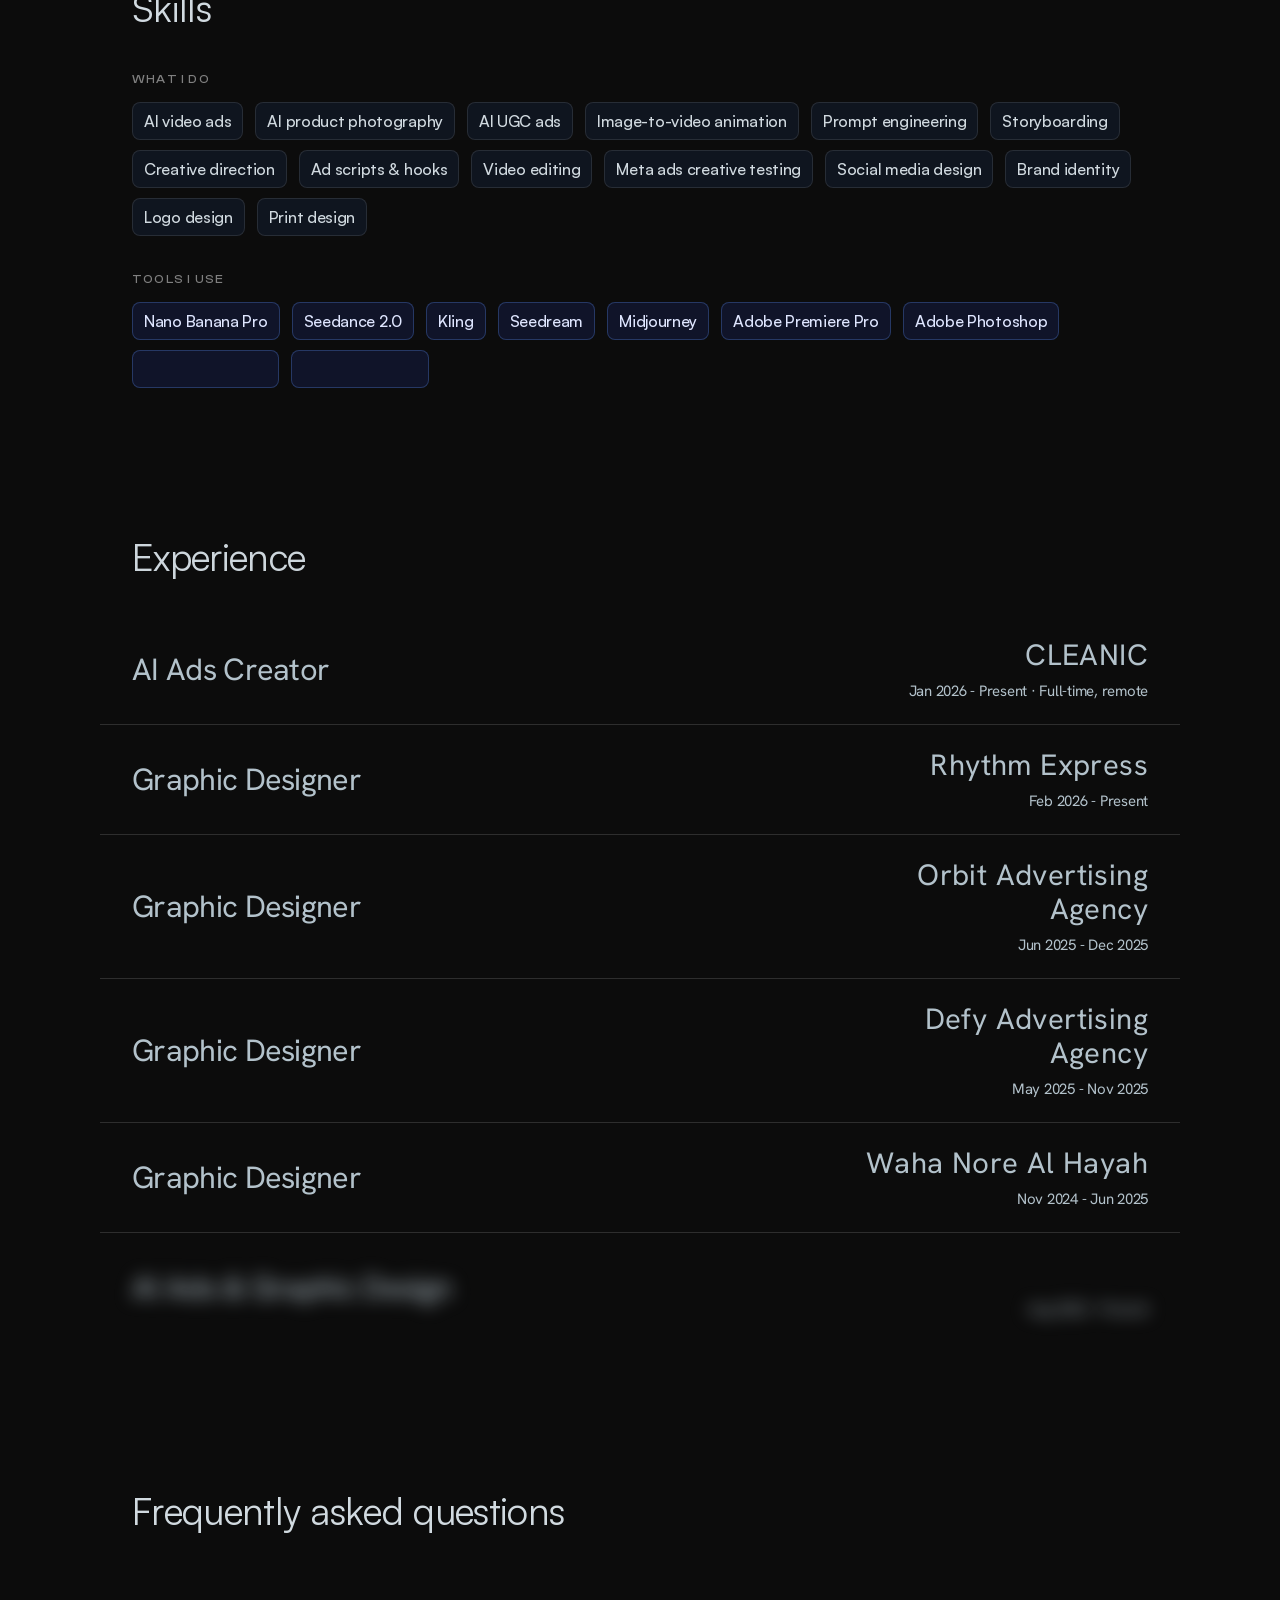
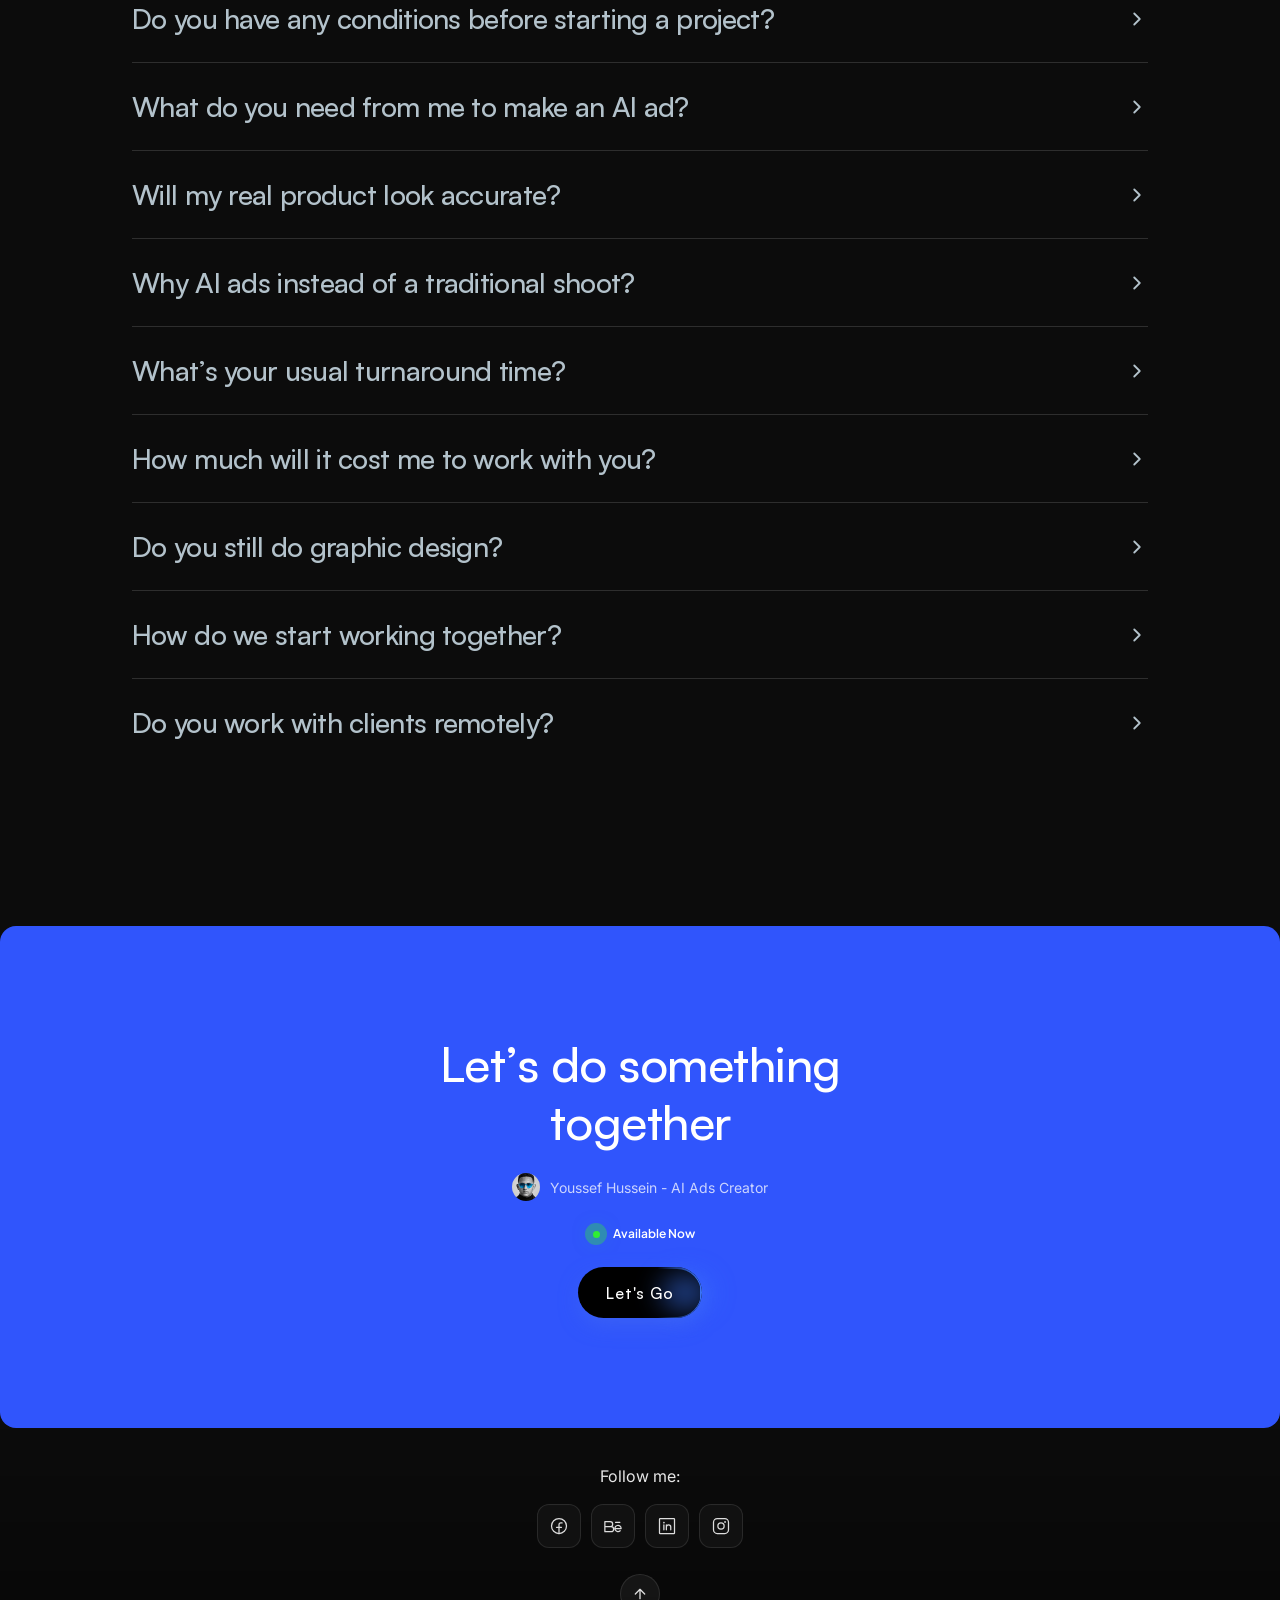
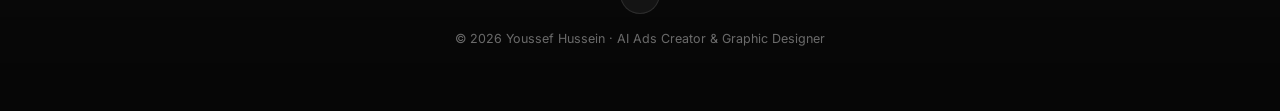
==== commit ef6d8c64: "Intro v2: SVG logo drawn as outline, whole-word gradient, no counter or skip, ~3.8s Co-Authored-By: " ====
--- a/index.html
+++ b/index.html
@@ -7,25 +7,24 @@
 <meta name="claude:viewport-fit-sides" content="cover">
 <meta name="description" content="AI ads creator and graphic designer: AI video ads, AI UGC ads, AI product photography, social media design and branding.">
 <link rel="preconnect" href="https://fonts.googleapis.com"><link rel="preconnect" href="https://fonts.gstatic.com" crossorigin><link rel="stylesheet" href="https://fonts.googleapis.com/css2?family=Unbounded:wght@400;500&family=Hanken+Grotesk:wght@400;500&family=Figtree:wght@500;600&family=Inter:wght@400;500&family=Plus+Jakarta+Sans:wght@500;600;700&family=Manrope:wght@400;500;700&display=swap">
-<link rel="stylesheet" href="assets/site.css?v=30327053">
+<link rel="stylesheet" href="assets/site.css?v=05b0c21a">
 <link rel="preload" as="image" href="assets/img/avatar.jpg">
 </head>
 <body data-palette="home">
-<script>try{if(sessionStorage.getItem("yh-intro")&&!/[?&]intro/.test(location.search))document.documentElement.classList.add("no-intro");else document.documentElement.classList.add("intro-on")}catch(e){document.documentElement.classList.add("intro-on")}setTimeout(function(){var i=document.getElementById("intro");if(i){i.remove();document.documentElement.classList.remove("intro-on")}},9000)</script>
+<script>try{if(sessionStorage.getItem("yh-intro")&&!/[?&]intro/.test(location.search))document.documentElement.classList.add("no-intro");else document.documentElement.classList.add("intro-on")}catch(e){document.documentElement.classList.add("intro-on")}setTimeout(function(){var i=document.getElementById("intro");if(i){i.remove();document.documentElement.classList.remove("intro-on")}},8000)</script>
 <style>#intro{position:fixed;inset:0;z-index:10000;overflow:hidden}#intro:not(.s-open){background:#05060c}.no-intro #intro{display:none}</style>
 <div id="intro" aria-hidden="true">
   <div class="in-door in-top"></div><div class="in-door in-bot"></div>
   <canvas class="in-warp"></canvas>
   <div class="in-core">
-    <div class="in-ring"></div>
-    <img class="in-logo" src="assets/img/logo.png" alt="" width="160" height="160">
-    <div class="in-name"><span style="--i:0">Y</span><span style="--i:1">O</span><span style="--i:2">U</span><span style="--i:3">S</span><span style="--i:4">S</span><span style="--i:5">E</span><span style="--i:6">F</span><span style="--i:7">&nbsp;</span><span style="--i:8">H</span><span style="--i:9">U</span><span style="--i:10">S</span><span style="--i:11">S</span><span style="--i:12">E</span><span style="--i:13">I</span><span style="--i:14">N</span></div>
+    <div class="in-mark">
+      <div class="in-ring"></div><div class="in-flash"></div>
+      <svg class="in-logo" viewBox="28 118 444 262" aria-hidden="true"><g class="lw" style="--k:0"><polygon pathLength="1" points="343.03 269.83 343.03 291.75 408.79 291.75 408.79 313.67 321.12 313.67 321.12 278.06 299.2 278.06 299.2 313.67 277.28 313.67 277.28 278.06 255.36 278.06 255.36 313.67 233.44 313.67 233.44 278.06 211.52 278.06 211.52 313.67 167.69 313.67 167.69 278.06 145.77 278.06 145.77 313.67 101.93 313.67 101.93 269.83 80.01 269.83 80.01 313.67 36.17 313.67 36.17 335.59 430.71 335.59 430.71 269.83 343.03 269.83"/></g><g class="lw" style="--k:1"><rect pathLength="1" x="36.17" y="347.76" width="87.67" height="21.92"/></g><g class="lw" style="--k:2"><path pathLength="1" d="M277.28,172.11v39.67h-21.92v-39.67h-21.92v39.67h-21.92v-39.67h-21.92v39.67h-21.92v-43.84h-65.76v43.84h-43.84v-60.65h57.91v-21.92H36.17v104.49h263.03v-61.59h-21.92ZM145.74,207h-21.96v-21.91h21.96v21.91Z"/></g><g class="lw" style="--k:3"><polygon pathLength="1" points="153.56 129.21 153.56 151.13 441.91 151.13 441.91 347.76 189.6 347.76 189.6 369.68 463.83 369.68 463.83 129.21 153.56 129.21"/></g><g class="lw" style="--k:4"><path pathLength="1" d="M408.79,172.11v39.67h-21.92v-43.84h-65.76v65.75h43.84v7.34H36.17v21.92h350.7v-29.26h43.84v-61.59h-21.92ZM364.55,210.06h-21.96v-21.91h21.96v21.91Z"/></g><g class="in-greens"><g class="lg" style="--k:0"><rect pathLength="1" x="44.6" y="278.26" width="21.92" height="21.92"/></g><g class="lg" style="--k:1"><rect pathLength="1" x="123.86" y="129.22" width="21.92" height="21.92"/></g><g class="lg" style="--k:2"><rect pathLength="1" x="131.09" y="346.66" width="24.17" height="24.13"/></g><g class="lg" style="--k:3"><rect pathLength="1" x="158.43" y="346.66" width="24.17" height="24.13"/></g><g class="lg" style="--k:4"><rect pathLength="1" x="394.79" y="242.85" width="16.71" height="18.29"/></g><g class="lg" style="--k:5"><rect pathLength="1" x="413.86" y="242.85" width="16.71" height="18.29"/></g></g></svg>
+    </div>
+    <div class="in-name"><span>Youssef Hussein</span></div>
     <div class="in-tag"><span>AI Ads Creator</span><i></i><span>Graphic Designer</span></div>
   </div>
   <div class="in-beam"></div>
-  <div class="in-foot"><span class="in-hint">Creating something worth watching</span><span class="in-count">000</span></div>
-  <div class="in-bar"><i></i></div>
-  <button class="in-skip" type="button">Skip</button>
 </div>
 <div class="stage" aria-hidden="true"><canvas></canvas><div class="vig"></div></div>
 <div class="orb" aria-hidden="true"></div>
@@ -168,6 +167,6 @@
     </div>
   </article>
 </div>
-<script src="assets/site.js?v=390fefcb"></script>
+<script src="assets/site.js?v=e79b1325"></script>
 </body>
 </html>
--- a/assets/site.css
+++ b/assets/site.css
@@ -534,56 +534,62 @@
 /* ================= INTRO ================= */
 .no-intro #intro{display:none}
 html.intro-on,html.intro-on body{overflow:hidden}
-#intro{position:fixed;inset:0;z-index:10000;pointer-events:auto;color:#fff;font-family:"Satoshi",sans-serif;overflow:hidden}
+#intro{position:fixed;inset:0;z-index:10000;color:#fff;font-family:"Satoshi",sans-serif;overflow:hidden;--ez:cubic-bezier(.2,.9,.2,1)}
 #intro.gone{display:none}
-.in-door{position:absolute;left:0;right:0;height:calc(50% + 1px);background:radial-gradient(120% 90% at 50% 100%,#0b0f2a 0%,#05060c 60%);transition:transform 1.15s cubic-bezier(.76,0,.24,1)}
+.in-door{position:absolute;left:0;right:0;height:calc(50% + 1px);background:radial-gradient(130% 100% at 50% 100%,#0c1233 0%,#05060c 62%);transition:transform 1s cubic-bezier(.8,0,.2,1)}
 .in-top{top:0}
-.in-bot{bottom:0;background:radial-gradient(120% 90% at 50% 0%,#0b0f2a 0%,#05060c 60%)}
-.in-warp{position:absolute;inset:0;width:100%;height:100%;transition:opacity .5s}
-.in-core{position:absolute;inset:0;display:flex;flex-direction:column;align-items:center;justify-content:center;gap:22px;transition:transform .7s cubic-bezier(.7,0,.3,1),opacity .55s,filter .6s}
-.in-ring{position:absolute;left:50%;top:50%;width:min(62vmin,520px);aspect-ratio:1;border-radius:50%;translate:-50% -58%;
-  background:conic-gradient(from 0deg,#405ee3,#8b3dff,#31ee33,#405ee3);filter:blur(60px);opacity:0;scale:.4;
-  animation:inRing 8s linear infinite;transition:opacity 1.2s ease,scale 1.6s cubic-bezier(.2,.8,.2,1)}
-.in-ring::after{content:"";position:absolute;inset:18%;border-radius:50%;background:#05060c;filter:blur(30px)}
+.in-bot{bottom:0;background:radial-gradient(130% 100% at 50% 0%,#0c1233 0%,#05060c 62%)}
+.in-door::after{content:"";position:absolute;left:0;right:0;height:1px;background:linear-gradient(90deg,transparent,rgba(142,162,255,.9),transparent);opacity:0;transition:opacity .3s}
+.in-top::after{bottom:0}.in-bot::after{top:0}
+#intro.s-open .in-door::after{opacity:1}
+.in-warp{position:absolute;inset:0;width:100%;height:100%;transition:opacity .45s}
+.in-core{position:absolute;inset:0;display:flex;flex-direction:column;align-items:center;justify-content:center;gap:clamp(18px,3.2vh,30px);padding-bottom:2vh;transition:transform .55s cubic-bezier(.7,0,.3,1),opacity .45s,filter .5s}
+.in-mark{position:relative;width:clamp(190px,38vmin,360px);aspect-ratio:444/262;display:grid;place-items:center}
+.in-ring{position:absolute;left:50%;top:50%;width:230%;aspect-ratio:1;border-radius:50%;translate:-50% -50%;
+  background:conic-gradient(from 0deg,#405ee3,#8b3dff,#31ee33,#405ee3);filter:blur(70px);opacity:0;scale:.3;
+  animation:inRing 6s linear infinite;transition:opacity 1.1s ease,scale 1.4s var(--ez)}
+.in-ring::after{content:"";position:absolute;inset:20%;border-radius:50%;background:#05060c;filter:blur(36px)}
 @keyframes inRing{to{rotate:360deg}}
-.in-logo{position:relative;width:clamp(92px,13vmin,132px);height:auto;opacity:0;scale:.55;filter:blur(18px);
-  clip-path:inset(50% 0 50% 0);transition:opacity .6s,scale 1.1s cubic-bezier(.2,.9,.2,1.15),filter 1s,clip-path .9s cubic-bezier(.7,0,.2,1)}
-.in-name{position:relative;display:flex;font-family:"Clash Display","Satoshi",sans-serif;font-weight:500;font-size:clamp(26px,5.4vw,64px);letter-spacing:.06em;line-height:1;overflow:hidden;padding:.08em 0}
-.in-name span{display:inline-block;transform:translateY(110%) rotate(8deg);opacity:0;filter:blur(8px);
-  background:linear-gradient(100deg,#fff 30%,#a9b8ff 45%,#fff 60%);background-size:300% 100%;background-position:100% 0;-webkit-background-clip:text;background-clip:text;color:transparent;
-  transition:transform .9s cubic-bezier(.2,.9,.2,1),opacity .6s,filter .7s;transition-delay:calc(var(--i)*45ms + .7s)}
-.in-tag{position:relative;display:flex;align-items:center;gap:14px;font-size:clamp(10px,1.3vw,13px);letter-spacing:.32em;text-transform:uppercase;color:#d3d9f5;opacity:0;transform:translateY(10px);transition:opacity .7s 1.55s,transform .7s 1.55s}
+.in-flash{position:absolute;inset:-30%;border-radius:50%;background:radial-gradient(closest-side,rgba(170,190,255,.55),rgba(64,94,227,.18) 45%,transparent 70%);opacity:0;scale:.6}
+.in-logo{position:relative;width:100%;height:auto;overflow:visible}
+.in-logo .lw *{fill:#fff;fill-opacity:0;stroke:#b9c6ff;stroke-width:1.6;stroke-linejoin:miter;stroke-dasharray:1;stroke-dashoffset:1;
+  filter:drop-shadow(0 0 4px rgba(120,145,255,.9));
+  transition:stroke-dashoffset 1.05s cubic-bezier(.65,0,.25,1) calc(var(--k)*90ms + .1s),fill-opacity .5s ease calc(1.05s + var(--k)*60ms),stroke-opacity .5s ease 1.25s,filter .6s 1.2s}
+.in-logo .lg *{fill:#31ee33;transform-box:fill-box;transform-origin:center;transform:scale(0);opacity:0;
+  transition:transform .5s cubic-bezier(.3,1.6,.4,1) calc(1.25s + var(--k)*70ms),opacity .2s calc(1.25s + var(--k)*70ms)}
+.in-name{position:relative;overflow:hidden;padding:.1em .2em}
+.in-name span{display:block;font-family:"Clash Display","Satoshi",sans-serif;font-weight:500;font-size:clamp(24px,4.3vw,56px);line-height:1;text-transform:uppercase;white-space:nowrap;
+  letter-spacing:.32em;margin-right:-.26em;transform:translateY(105%);filter:blur(10px);opacity:0;
+  background:linear-gradient(100deg,#fff 0%,#fff 38%,#9fb1ff 46%,#c9a6ff 52%,#fff 60%,#fff 100%);background-size:260% 100%;background-position:100% 0;-webkit-background-clip:text;background-clip:text;color:transparent;
+  transition:transform 1s var(--ez) .95s,filter .9s ease .95s,opacity .5s .95s,letter-spacing 1.4s var(--ez) .95s,margin 1.4s var(--ez) .95s}
+.in-tag{display:flex;align-items:center;gap:14px;font-size:clamp(10px,1.1vw,13px);letter-spacing:.38em;text-transform:uppercase;color:#d3d9f5;opacity:0;transform:translateY(12px);transition:opacity .7s 1.45s,transform .8s var(--ez) 1.45s}
 .in-tag i{width:5px;height:5px;border-radius:50%;background:#31ee33;box-shadow:0 0 10px #31ee33}
-.in-foot{position:absolute;left:clamp(18px,4vw,48px);right:clamp(18px,4vw,48px);bottom:clamp(26px,5vh,48px);display:flex;justify-content:space-between;align-items:flex-end;transition:opacity .4s}
-.in-hint{font-size:12px;letter-spacing:.18em;text-transform:uppercase;color:#6d7499}
-.in-count{font-family:"Clash Display",sans-serif;font-weight:500;font-size:clamp(44px,9vw,110px);line-height:.8;letter-spacing:-.02em;color:#fff;font-variant-numeric:tabular-nums;opacity:.92}
-.in-bar{position:absolute;left:0;right:0;bottom:0;height:2px;background:rgba(255,255,255,.06);transition:opacity .4s}
-.in-bar i{display:block;height:100%;width:100%;transform-origin:left;transform:scaleX(var(--p,0));background:linear-gradient(90deg,#31ee33,#405ee3 50%,#8b3dff);box-shadow:0 0 14px #405ee3}
 .in-beam{position:absolute;left:50%;top:50%;width:100%;height:2px;translate:-50% -50%;scale:0 1;opacity:0;background:linear-gradient(90deg,transparent,#8ea2ff 20%,#fff 50%,#8ea2ff 80%,transparent);
-  box-shadow:0 0 18px 4px rgba(120,145,255,.9),0 0 70px 14px rgba(64,94,227,.55);transition:scale .55s cubic-bezier(.7,0,.2,1),opacity .3s}
-.in-skip{position:absolute;top:clamp(16px,3vh,28px);right:clamp(16px,3vw,32px);background:rgba(255,255,255,.06);border:1px solid rgba(255,255,255,.12);color:#c7cbe0;font:500 12px/1 "Satoshi",sans-serif;letter-spacing:.14em;text-transform:uppercase;padding:10px 16px;border-radius:999px;cursor:pointer;opacity:0;transition:opacity .6s .8s,background .3s}
-.in-skip:hover{background:rgba(255,255,255,.14)}
-
-#intro.s1 .in-ring{opacity:.55;scale:1}
-#intro.s1 .in-logo{opacity:1;scale:1;filter:blur(0);clip-path:inset(0 0 0 0)}
-#intro.s1 .in-name span{transform:none;opacity:1;filter:none}
-#intro.s1 .in-tag,#intro.s1 .in-skip{opacity:1;transform:none}
-#intro.s2 .in-name span{animation:inShine 1.4s .1s ease forwards}
+  box-shadow:0 0 18px 4px rgba(120,145,255,.9),0 0 80px 18px rgba(64,94,227,.5);transition:scale .45s cubic-bezier(.7,0,.2,1),opacity .25s}
+
+#intro.s1 .in-ring{opacity:.5;scale:1}
+#intro.s1 .lw *{stroke-dashoffset:0;fill-opacity:1;stroke-opacity:0;filter:drop-shadow(0 0 10px rgba(64,94,227,.55))}
+#intro.s1 .lg *{transform:scale(1);opacity:1}
+#intro.s1 .in-flash{animation:inFlash 1s ease-out 1.05s both}
+@keyframes inFlash{0%{opacity:0;scale:.6}25%{opacity:1}100%{opacity:0;scale:1.5}}
+#intro.s1 .in-name span{transform:none;filter:none;opacity:1;letter-spacing:.06em;margin-right:0}
+#intro.s1 .in-tag{opacity:1;transform:none}
+#intro.s2 .in-name span{animation:inShine 1.1s ease-in-out forwards}
 @keyframes inShine{to{background-position:0 0}}
-#intro.s-out .in-core{transform:scale(1.18);opacity:0;filter:blur(14px)}
-#intro.s-out .in-foot,#intro.s-out .in-bar,#intro.s-out .in-skip{opacity:0}
+#intro.s-out .in-core{transform:scale(1.14);opacity:0;filter:blur(12px)}
 #intro.s-out .in-beam{scale:1 1;opacity:1}
 #intro.s-open .in-warp{opacity:0}
-#intro.s-open .in-beam{opacity:0;transition:opacity .5s .15s}
+#intro.s-open .in-beam{opacity:0;transition:opacity .45s .1s}
 #intro.s-open .in-top{transform:translateY(-101%)}
 #intro.s-open .in-bot{transform:translateY(101%)}
 #intro.s-open{pointer-events:none}
 html.intro-on main,html.intro-on .nav{opacity:0}
-html.intro-open main,html.intro-open .nav{opacity:1;transition:opacity .9s .25s}
-html.intro-open main{animation:inSite 1.4s cubic-bezier(.2,.8,.2,1) both}
-@keyframes inSite{from{transform:scale(1.06);filter:blur(10px)}to{transform:none;filter:none}}
+html.intro-open main,html.intro-open .nav{opacity:1;transition:opacity .8s .2s}
+html.intro-open .nav{animation:inNav .9s var(--spring,cubic-bezier(.2,.9,.2,1)) .35s both}
+@keyframes inNav{from{transform:translateY(-24px)}to{transform:none}}
+html.intro-open main{animation:inSite 1.3s cubic-bezier(.2,.8,.2,1) both}
+@keyframes inSite{from{transform:scale(1.07);filter:blur(12px)}to{transform:none;filter:none}}
 @media (prefers-reduced-motion:reduce){
-  .in-door,.in-core,.in-logo,.in-name span,.in-tag{transition-duration:.01s!important;transition-delay:0s!important}
-  html.intro-open main{animation:none}
-}
-@media (max-width:600px){.in-hint{display:none}}
+  #intro *{transition-duration:.01s!important;transition-delay:0s!important;animation:none!important}
+  html.intro-open main,html.intro-open .nav{animation:none}
+}
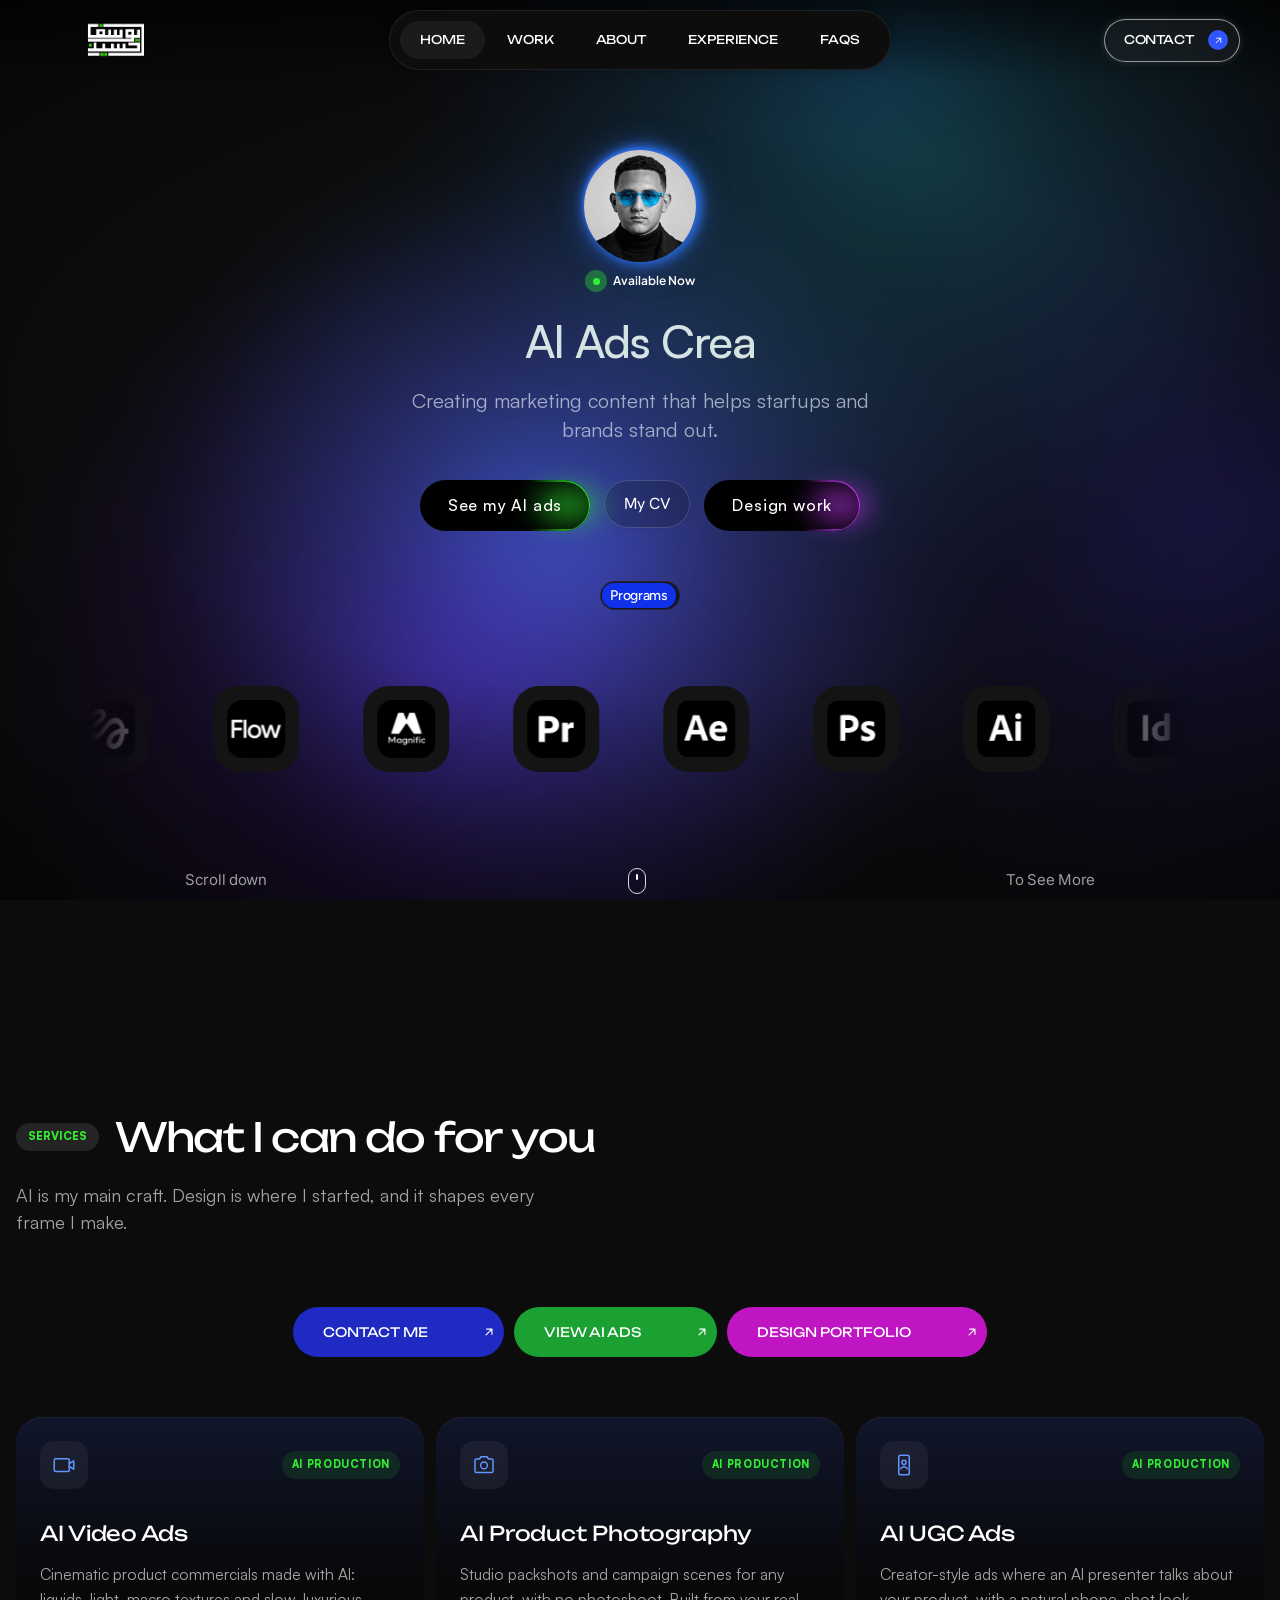
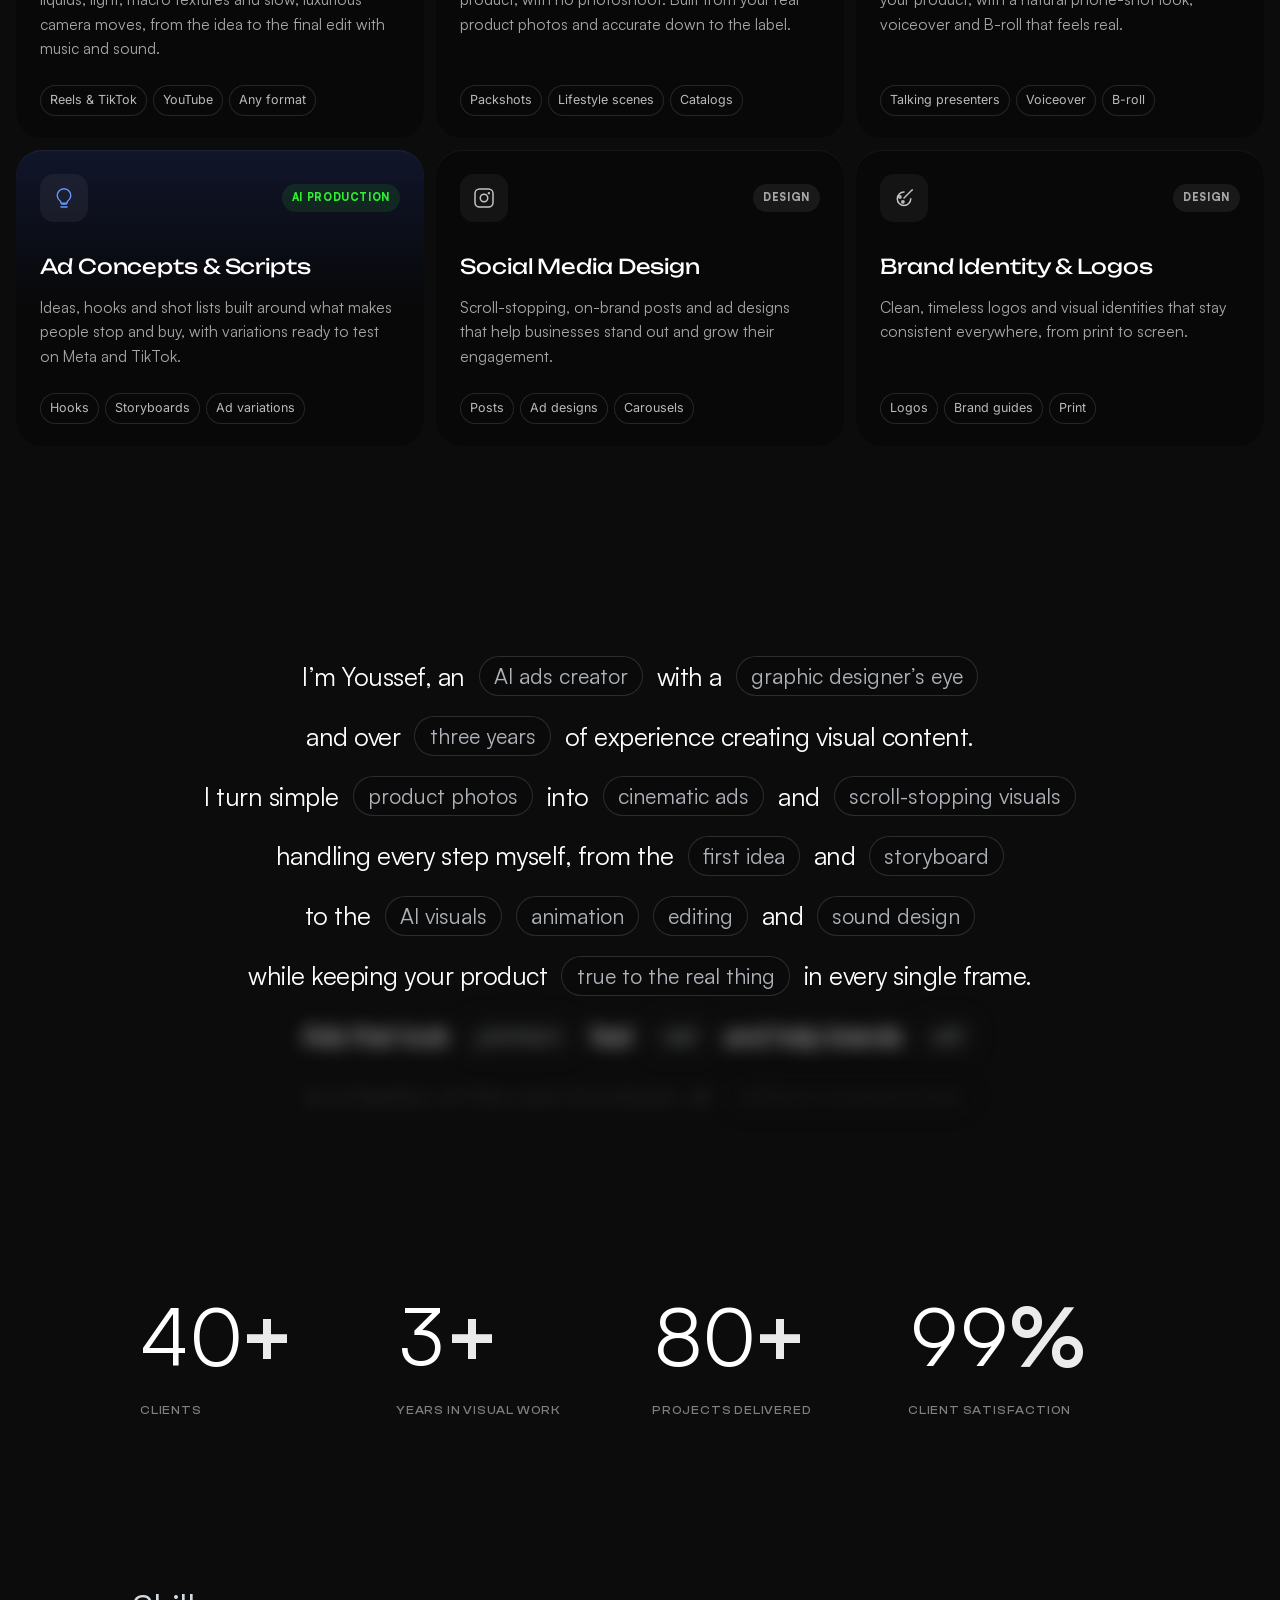
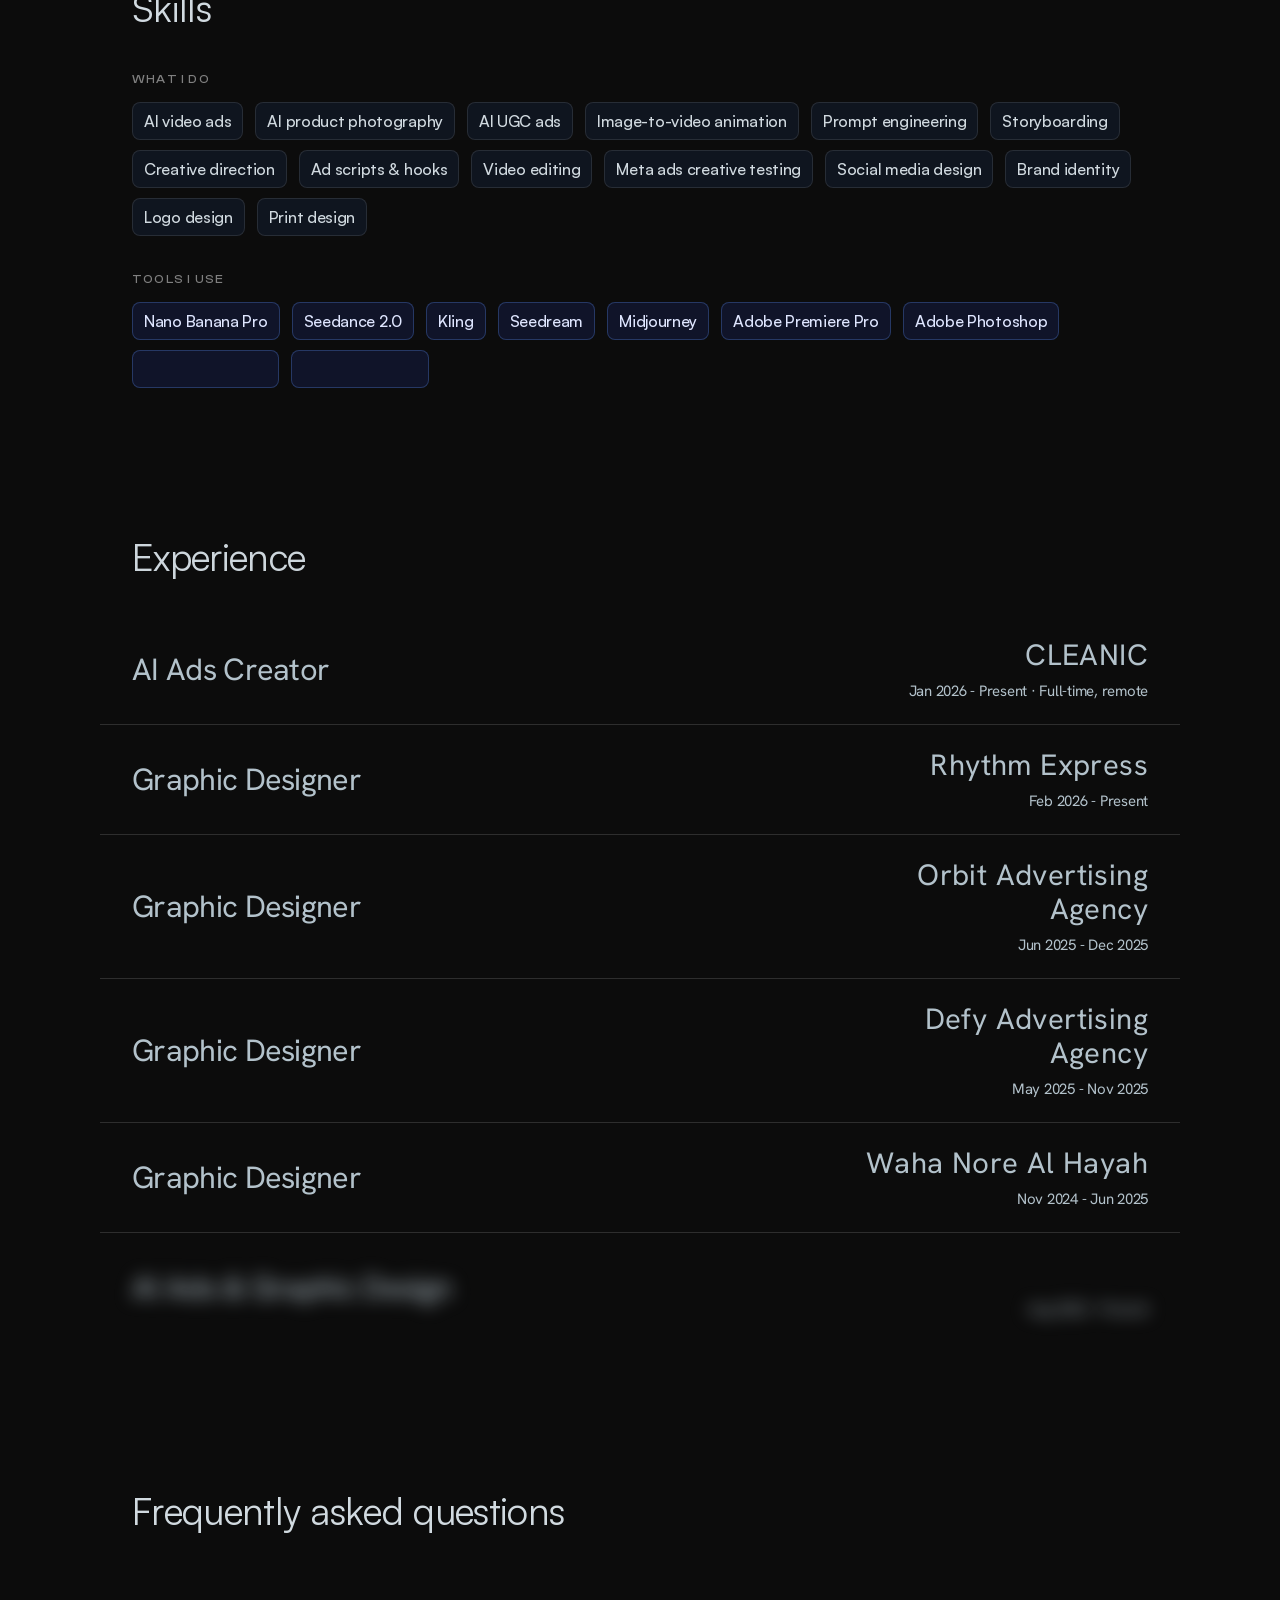
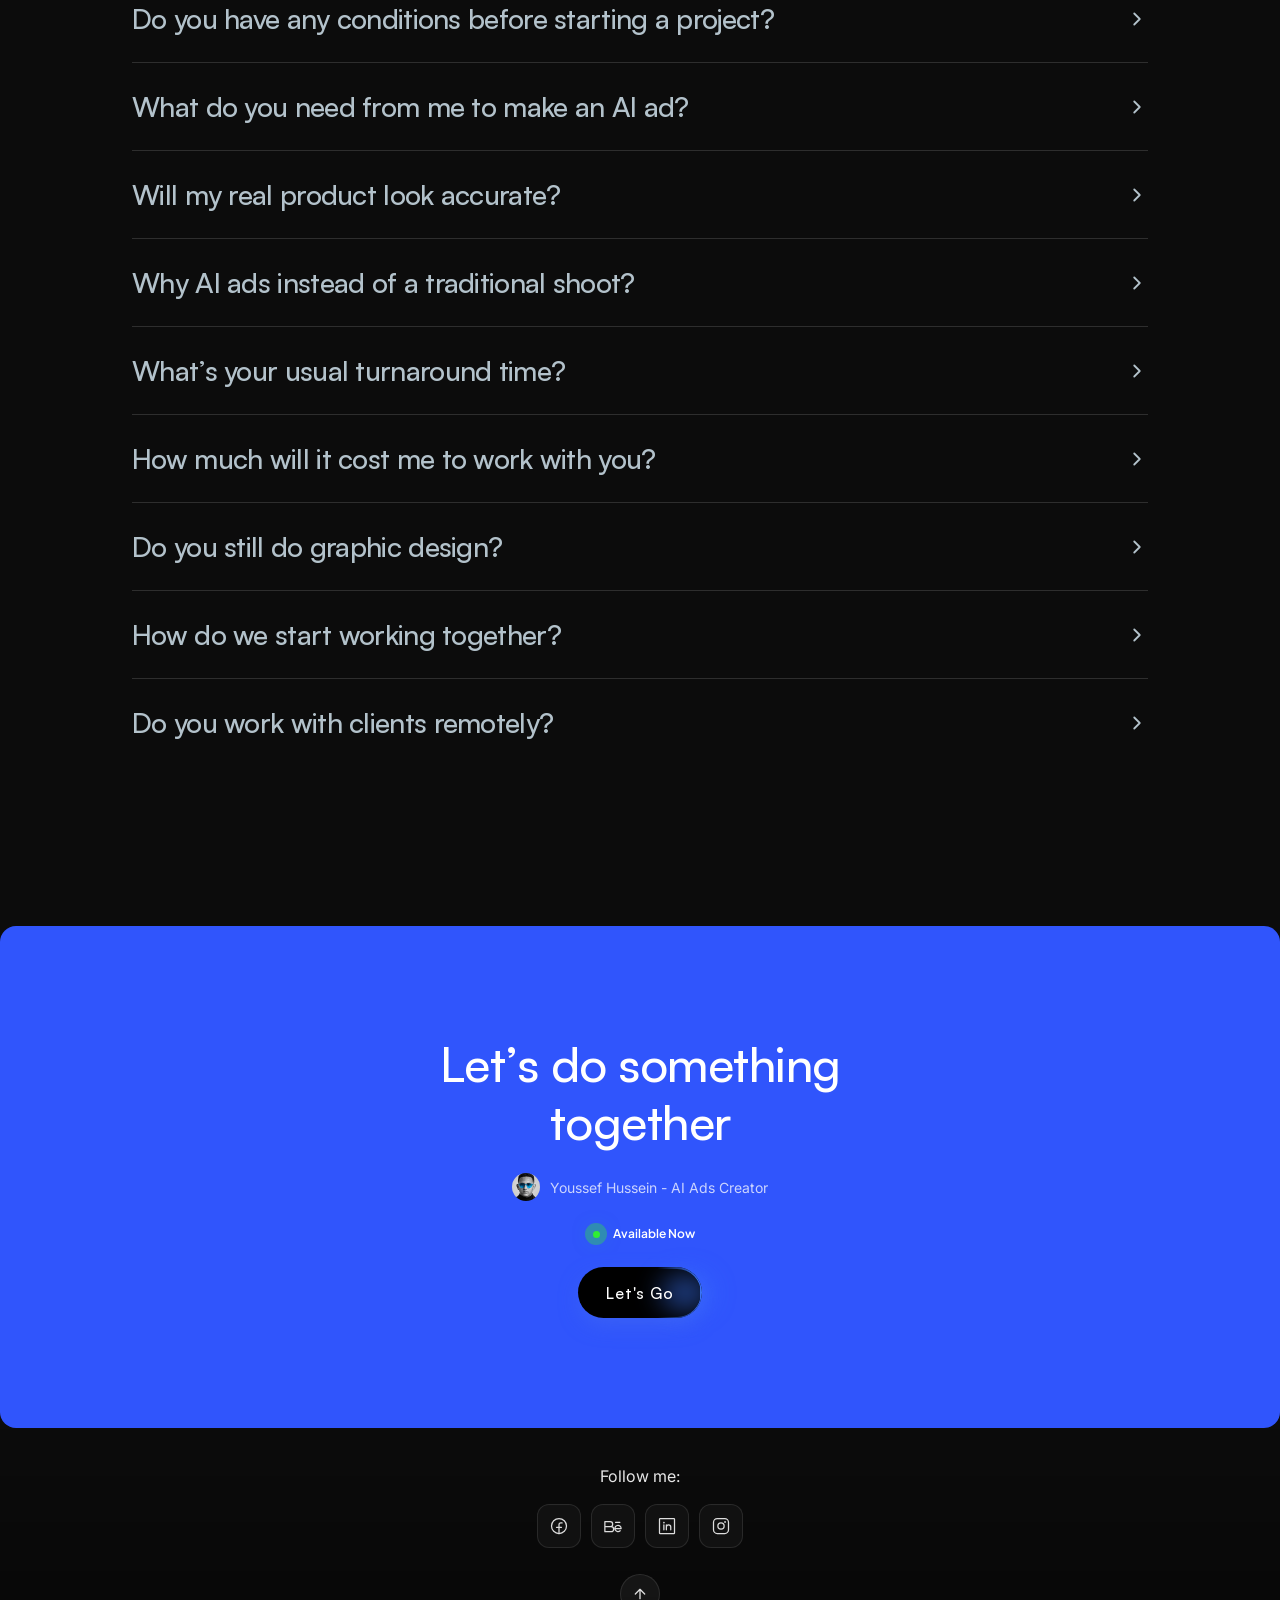
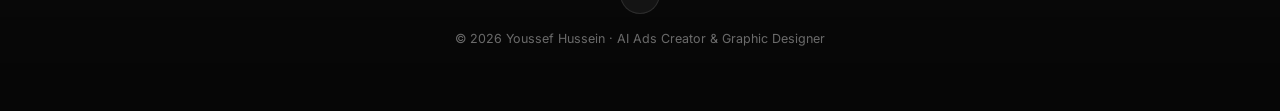
==== commit 83e88cd0: "Intro v3: aligned lockup, twinkling stars, spark burst, mouse parallax, light-flood door opening Co-" ====
--- a/index.html
+++ b/index.html
@@ -7,7 +7,7 @@
 <meta name="claude:viewport-fit-sides" content="cover">
 <meta name="description" content="AI ads creator and graphic designer: AI video ads, AI UGC ads, AI product photography, social media design and branding.">
 <link rel="preconnect" href="https://fonts.googleapis.com"><link rel="preconnect" href="https://fonts.gstatic.com" crossorigin><link rel="stylesheet" href="https://fonts.googleapis.com/css2?family=Unbounded:wght@400;500&family=Hanken+Grotesk:wght@400;500&family=Figtree:wght@500;600&family=Inter:wght@400;500&family=Plus+Jakarta+Sans:wght@500;600;700&family=Manrope:wght@400;500;700&display=swap">
-<link rel="stylesheet" href="assets/site.css?v=05b0c21a">
+<link rel="stylesheet" href="assets/site.css?v=4243d9b6">
 <link rel="preload" as="image" href="assets/img/avatar.jpg">
 </head>
 <body data-palette="home">
@@ -17,14 +17,14 @@
   <div class="in-door in-top"></div><div class="in-door in-bot"></div>
   <canvas class="in-warp"></canvas>
   <div class="in-core">
-    <div class="in-mark">
-      <div class="in-ring"></div><div class="in-flash"></div>
-      <svg class="in-logo" viewBox="28 118 444 262" aria-hidden="true"><g class="lw" style="--k:0"><polygon pathLength="1" points="343.03 269.83 343.03 291.75 408.79 291.75 408.79 313.67 321.12 313.67 321.12 278.06 299.2 278.06 299.2 313.67 277.28 313.67 277.28 278.06 255.36 278.06 255.36 313.67 233.44 313.67 233.44 278.06 211.52 278.06 211.52 313.67 167.69 313.67 167.69 278.06 145.77 278.06 145.77 313.67 101.93 313.67 101.93 269.83 80.01 269.83 80.01 313.67 36.17 313.67 36.17 335.59 430.71 335.59 430.71 269.83 343.03 269.83"/></g><g class="lw" style="--k:1"><rect pathLength="1" x="36.17" y="347.76" width="87.67" height="21.92"/></g><g class="lw" style="--k:2"><path pathLength="1" d="M277.28,172.11v39.67h-21.92v-39.67h-21.92v39.67h-21.92v-39.67h-21.92v39.67h-21.92v-43.84h-65.76v43.84h-43.84v-60.65h57.91v-21.92H36.17v104.49h263.03v-61.59h-21.92ZM145.74,207h-21.96v-21.91h21.96v21.91Z"/></g><g class="lw" style="--k:3"><polygon pathLength="1" points="153.56 129.21 153.56 151.13 441.91 151.13 441.91 347.76 189.6 347.76 189.6 369.68 463.83 369.68 463.83 129.21 153.56 129.21"/></g><g class="lw" style="--k:4"><path pathLength="1" d="M408.79,172.11v39.67h-21.92v-43.84h-65.76v65.75h43.84v7.34H36.17v21.92h350.7v-29.26h43.84v-61.59h-21.92ZM364.55,210.06h-21.96v-21.91h21.96v21.91Z"/></g><g class="in-greens"><g class="lg" style="--k:0"><rect pathLength="1" x="44.6" y="278.26" width="21.92" height="21.92"/></g><g class="lg" style="--k:1"><rect pathLength="1" x="123.86" y="129.22" width="21.92" height="21.92"/></g><g class="lg" style="--k:2"><rect pathLength="1" x="131.09" y="346.66" width="24.17" height="24.13"/></g><g class="lg" style="--k:3"><rect pathLength="1" x="158.43" y="346.66" width="24.17" height="24.13"/></g><g class="lg" style="--k:4"><rect pathLength="1" x="394.79" y="242.85" width="16.71" height="18.29"/></g><g class="lg" style="--k:5"><rect pathLength="1" x="413.86" y="242.85" width="16.71" height="18.29"/></g></g></svg>
+    <div class="in-lock">
+      <div class="in-ring"></div>
+      <div class="in-mark"><div class="in-flash"></div><svg class="in-logo" viewBox="28 118 444 262" aria-hidden="true"><g class="lw" style="--k:0"><polygon pathLength="1" points="343.03 269.83 343.03 291.75 408.79 291.75 408.79 313.67 321.12 313.67 321.12 278.06 299.2 278.06 299.2 313.67 277.28 313.67 277.28 278.06 255.36 278.06 255.36 313.67 233.44 313.67 233.44 278.06 211.52 278.06 211.52 313.67 167.69 313.67 167.69 278.06 145.77 278.06 145.77 313.67 101.93 313.67 101.93 269.83 80.01 269.83 80.01 313.67 36.17 313.67 36.17 335.59 430.71 335.59 430.71 269.83 343.03 269.83"/></g><g class="lw" style="--k:1"><rect pathLength="1" x="36.17" y="347.76" width="87.67" height="21.92"/></g><g class="lw" style="--k:2"><path pathLength="1" d="M277.28,172.11v39.67h-21.92v-39.67h-21.92v39.67h-21.92v-39.67h-21.92v39.67h-21.92v-43.84h-65.76v43.84h-43.84v-60.65h57.91v-21.92H36.17v104.49h263.03v-61.59h-21.92ZM145.74,207h-21.96v-21.91h21.96v21.91Z"/></g><g class="lw" style="--k:3"><polygon pathLength="1" points="153.56 129.21 153.56 151.13 441.91 151.13 441.91 347.76 189.6 347.76 189.6 369.68 463.83 369.68 463.83 129.21 153.56 129.21"/></g><g class="lw" style="--k:4"><path pathLength="1" d="M408.79,172.11v39.67h-21.92v-43.84h-65.76v65.75h43.84v7.34H36.17v21.92h350.7v-29.26h43.84v-61.59h-21.92ZM364.55,210.06h-21.96v-21.91h21.96v21.91Z"/></g><g class="in-greens"><g class="lg" style="--k:0"><rect pathLength="1" x="44.6" y="278.26" width="21.92" height="21.92"/></g><g class="lg" style="--k:1"><rect pathLength="1" x="123.86" y="129.22" width="21.92" height="21.92"/></g><g class="lg" style="--k:2"><rect pathLength="1" x="131.09" y="346.66" width="24.17" height="24.13"/></g><g class="lg" style="--k:3"><rect pathLength="1" x="158.43" y="346.66" width="24.17" height="24.13"/></g><g class="lg" style="--k:4"><rect pathLength="1" x="394.79" y="242.85" width="16.71" height="18.29"/></g><g class="lg" style="--k:5"><rect pathLength="1" x="413.86" y="242.85" width="16.71" height="18.29"/></g></g></svg></div>
+      <div class="in-name"><span>Youssef Hussein</span></div>
+      <div class="in-tag"><span>AI Ads Creator</span><i></i><span>Graphic Designer</span></div>
     </div>
-    <div class="in-name"><span>Youssef Hussein</span></div>
-    <div class="in-tag"><span>AI Ads Creator</span><i></i><span>Graphic Designer</span></div>
   </div>
-  <div class="in-beam"></div>
+  <div class="in-gap"></div><div class="in-beam"></div><div class="in-white"></div>
 </div>
 <div class="stage" aria-hidden="true"><canvas></canvas><div class="vig"></div></div>
 <div class="orb" aria-hidden="true"></div>
@@ -167,6 +167,6 @@
     </div>
   </article>
 </div>
-<script src="assets/site.js?v=e79b1325"></script>
+<script src="assets/site.js?v=02153f4a"></script>
 </body>
 </html>
--- a/assets/site.css
+++ b/assets/site.css
@@ -537,15 +537,16 @@
 #intro{position:fixed;inset:0;z-index:10000;color:#fff;font-family:"Satoshi",sans-serif;overflow:hidden;--ez:cubic-bezier(.2,.9,.2,1)}
 #intro.gone{display:none}
 .in-door{position:absolute;left:0;right:0;height:calc(50% + 1px);background:radial-gradient(130% 100% at 50% 100%,#0c1233 0%,#05060c 62%);transition:transform 1s cubic-bezier(.8,0,.2,1)}
-.in-top{top:0}
-.in-bot{bottom:0;background:radial-gradient(130% 100% at 50% 0%,#0c1233 0%,#05060c 62%)}
-.in-door::after{content:"";position:absolute;left:0;right:0;height:1px;background:linear-gradient(90deg,transparent,rgba(142,162,255,.9),transparent);opacity:0;transition:opacity .3s}
+.in-top{top:0;transform-origin:top}
+.in-bot{bottom:0;transform-origin:bottom;background:radial-gradient(130% 100% at 50% 0%,#0c1233 0%,#05060c 62%)}
+.in-door::after{content:"";position:absolute;left:0;right:0;height:2px;box-shadow:0 0 22px 3px rgba(110,135,255,.8);background:linear-gradient(90deg,transparent,rgba(142,162,255,.9),transparent);opacity:0;transition:opacity .3s}
 .in-top::after{bottom:0}.in-bot::after{top:0}
 #intro.s-open .in-door::after{opacity:1}
 .in-warp{position:absolute;inset:0;width:100%;height:100%;transition:opacity .45s}
-.in-core{position:absolute;inset:0;display:flex;flex-direction:column;align-items:center;justify-content:center;gap:clamp(18px,3.2vh,30px);padding-bottom:2vh;transition:transform .55s cubic-bezier(.7,0,.3,1),opacity .45s,filter .5s}
-.in-mark{position:relative;width:clamp(190px,38vmin,360px);aspect-ratio:444/262;display:grid;place-items:center}
-.in-ring{position:absolute;left:50%;top:50%;width:230%;aspect-ratio:1;border-radius:50%;translate:-50% -50%;
+.in-core{position:absolute;inset:0;display:grid;place-items:center;padding-bottom:1vh;transition:transform .55s cubic-bezier(.7,0,.3,1),opacity .45s,filter .5s}
+.in-lock{position:relative;--lw:clamp(270px,46vmin,500px);width:var(--lw);display:flex;flex-direction:column;align-items:center}
+.in-mark{position:relative;width:100%;aspect-ratio:444/262}
+.in-ring{position:absolute;left:50%;top:50%;width:190%;aspect-ratio:1;border-radius:50%;translate:-50% -50%;
   background:conic-gradient(from 0deg,#405ee3,#8b3dff,#31ee33,#405ee3);filter:blur(70px);opacity:0;scale:.3;
   animation:inRing 6s linear infinite;transition:opacity 1.1s ease,scale 1.4s var(--ez)}
 .in-ring::after{content:"";position:absolute;inset:20%;border-radius:50%;background:#05060c;filter:blur(36px)}
@@ -557,13 +558,14 @@
   transition:stroke-dashoffset 1.05s cubic-bezier(.65,0,.25,1) calc(var(--k)*90ms + .1s),fill-opacity .5s ease calc(1.05s + var(--k)*60ms),stroke-opacity .5s ease 1.25s,filter .6s 1.2s}
 .in-logo .lg *{fill:#31ee33;transform-box:fill-box;transform-origin:center;transform:scale(0);opacity:0;
   transition:transform .5s cubic-bezier(.3,1.6,.4,1) calc(1.25s + var(--k)*70ms),opacity .2s calc(1.25s + var(--k)*70ms)}
-.in-name{position:relative;overflow:hidden;padding:.1em .2em}
-.in-name span{display:block;font-family:"Clash Display","Satoshi",sans-serif;font-weight:500;font-size:clamp(24px,4.3vw,56px);line-height:1;text-transform:uppercase;white-space:nowrap;
-  letter-spacing:.32em;margin-right:-.26em;transform:translateY(105%);filter:blur(10px);opacity:0;
+.in-name{position:relative;overflow:hidden;width:100%;display:flex;justify-content:center;margin-top:calc(var(--lw)*.085);padding:.12em 0}
+.in-name span{display:block;font-family:"Clash Display","Satoshi",sans-serif;font-weight:500;font-size:var(--nf,30px);line-height:1;text-transform:uppercase;white-space:nowrap;
+  letter-spacing:.34em;margin-right:-.28em;transform:translateY(105%);filter:blur(10px);opacity:0;
   background:linear-gradient(100deg,#fff 0%,#fff 38%,#9fb1ff 46%,#c9a6ff 52%,#fff 60%,#fff 100%);background-size:260% 100%;background-position:100% 0;-webkit-background-clip:text;background-clip:text;color:transparent;
   transition:transform 1s var(--ez) .95s,filter .9s ease .95s,opacity .5s .95s,letter-spacing 1.4s var(--ez) .95s,margin 1.4s var(--ez) .95s}
-.in-tag{display:flex;align-items:center;gap:14px;font-size:clamp(10px,1.1vw,13px);letter-spacing:.38em;text-transform:uppercase;color:#d3d9f5;opacity:0;transform:translateY(12px);transition:opacity .7s 1.45s,transform .8s var(--ez) 1.45s}
-.in-tag i{width:5px;height:5px;border-radius:50%;background:#31ee33;box-shadow:0 0 10px #31ee33}
+.in-tag{display:flex;align-items:center;justify-content:space-between;width:100%;margin-top:calc(var(--lw)*.055);font-size:var(--tf,11px);letter-spacing:var(--ts,.3em);text-transform:uppercase;color:#d3d9f5;white-space:nowrap;opacity:0;transform:translateY(12px);transition:opacity .7s 1.45s,transform .8s var(--ez) 1.45s}
+.in-tag span:last-child{margin-right:calc(var(--ts,.3em)*-1)}
+.in-tag i{flex:none;width:5px;height:5px;border-radius:50%;background:#31ee33;box-shadow:0 0 10px #31ee33}
 .in-beam{position:absolute;left:50%;top:50%;width:100%;height:2px;translate:-50% -50%;scale:0 1;opacity:0;background:linear-gradient(90deg,transparent,#8ea2ff 20%,#fff 50%,#8ea2ff 80%,transparent);
   box-shadow:0 0 18px 4px rgba(120,145,255,.9),0 0 80px 18px rgba(64,94,227,.5);transition:scale .45s cubic-bezier(.7,0,.2,1),opacity .25s}
 
@@ -572,7 +574,7 @@
 #intro.s1 .lg *{transform:scale(1);opacity:1}
 #intro.s1 .in-flash{animation:inFlash 1s ease-out 1.05s both}
 @keyframes inFlash{0%{opacity:0;scale:.6}25%{opacity:1}100%{opacity:0;scale:1.5}}
-#intro.s1 .in-name span{transform:none;filter:none;opacity:1;letter-spacing:.06em;margin-right:0}
+#intro.s1 .in-name span{transform:none;filter:none;opacity:1;letter-spacing:.06em;margin-right:-.06em}
 #intro.s1 .in-tag{opacity:1;transform:none}
 #intro.s2 .in-name span{animation:inShine 1.1s ease-in-out forwards}
 @keyframes inShine{to{background-position:0 0}}
@@ -580,9 +582,16 @@
 #intro.s-out .in-beam{scale:1 1;opacity:1}
 #intro.s-open .in-warp{opacity:0}
 #intro.s-open .in-beam{opacity:0;transition:opacity .45s .1s}
-#intro.s-open .in-top{transform:translateY(-101%)}
-#intro.s-open .in-bot{transform:translateY(101%)}
 #intro.s-open{pointer-events:none}
+.in-gap{position:absolute;left:0;right:0;top:50%;height:0;translate:0 -50%;opacity:0;pointer-events:none;
+  background:radial-gradient(70% 50% at 50% 50%,rgba(150,170,255,.45),rgba(64,94,227,.18) 45%,transparent 75%);transition:height 1s cubic-bezier(.8,0,.2,1),opacity .9s ease .25s}
+#intro.s-open .in-gap{height:100%;opacity:0;animation:inGap 1s ease both}
+@keyframes inGap{0%{opacity:0}15%{opacity:1}100%{opacity:0}}
+.in-white{position:absolute;inset:0;background:radial-gradient(70% 60% at 50% 50%,#c9d4ff,#405ee3 60%,transparent);opacity:0;pointer-events:none;mix-blend-mode:screen}
+#intro.s-open .in-white{animation:inWhite .55s ease-out both}
+@keyframes inWhite{0%{opacity:0}18%{opacity:.14}100%{opacity:0}}
+#intro.s-open .in-top{transform:translateY(-101%) scaleY(.92)}
+#intro.s-open .in-bot{transform:translateY(101%) scaleY(.92)}
 html.intro-on main,html.intro-on .nav{opacity:0}
 html.intro-open main,html.intro-open .nav{opacity:1;transition:opacity .8s .2s}
 html.intro-open .nav{animation:inNav .9s var(--spring,cubic-bezier(.2,.9,.2,1)) .35s both}
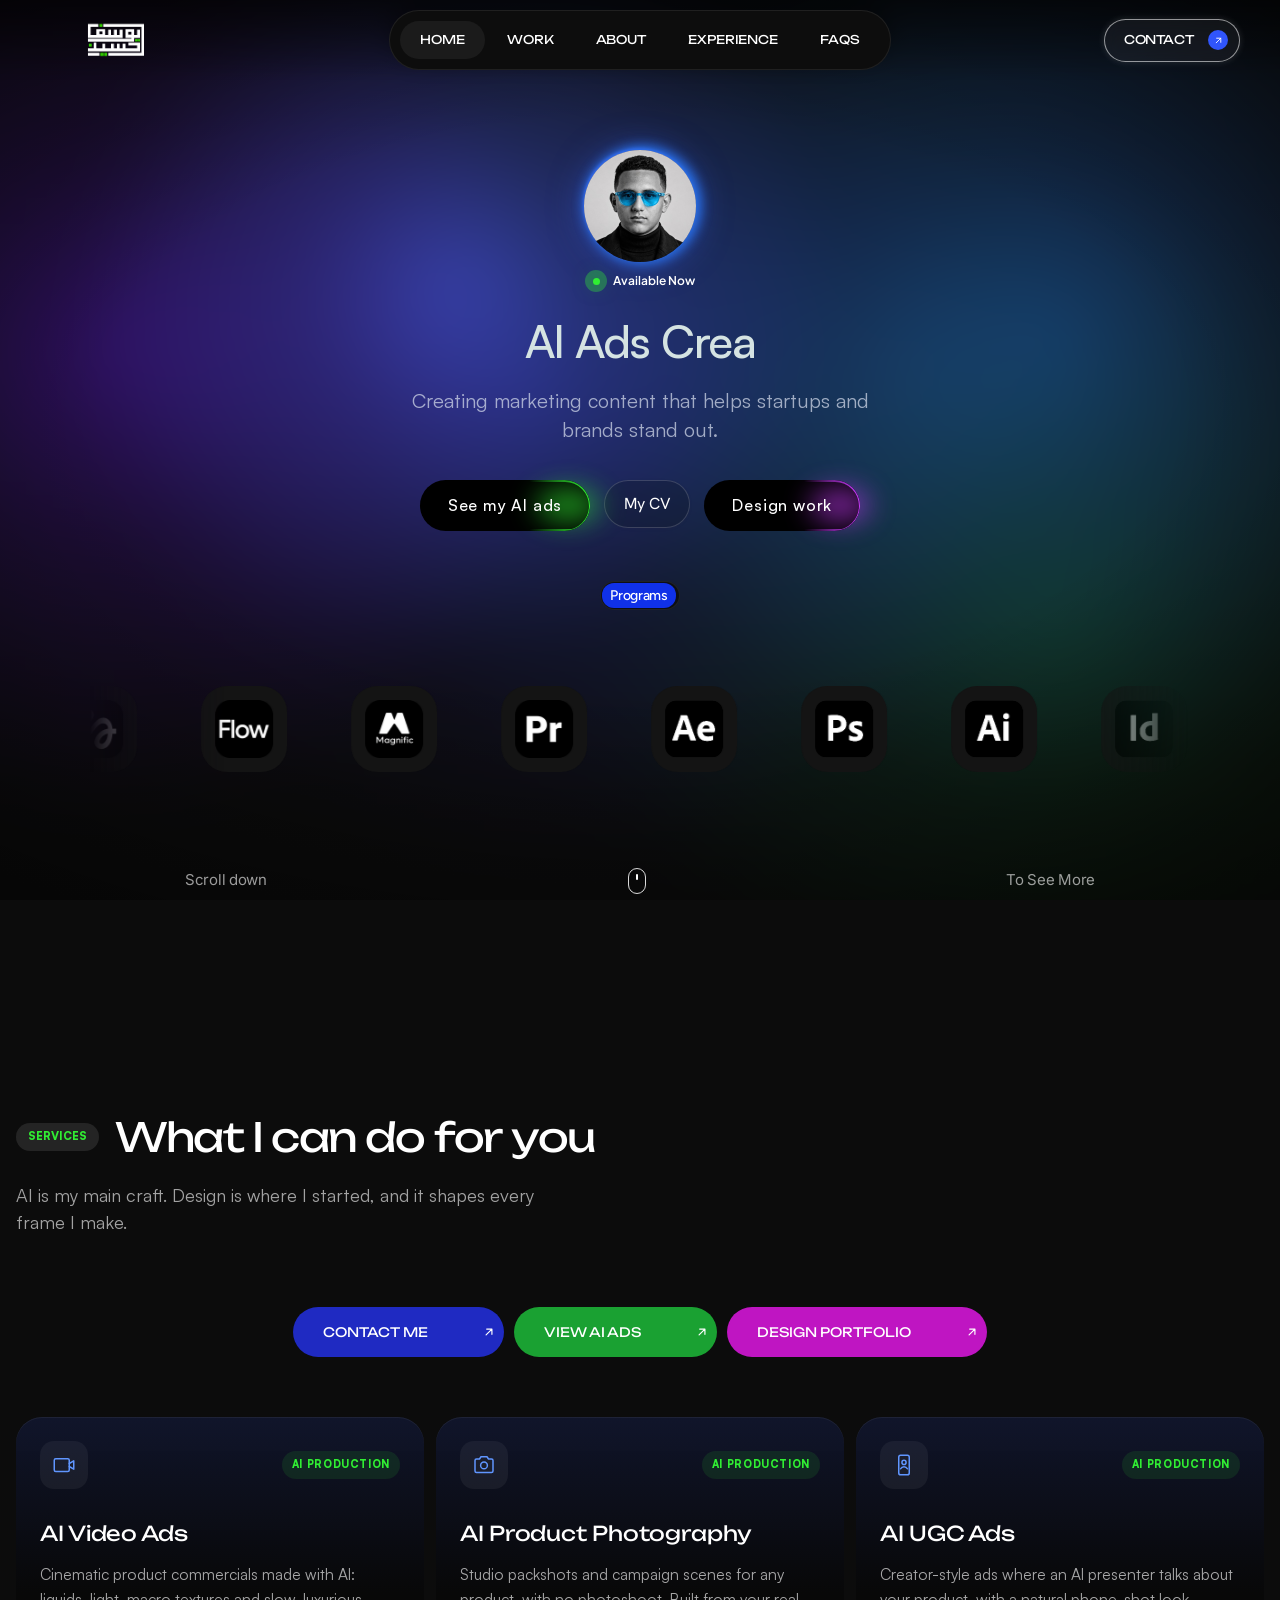
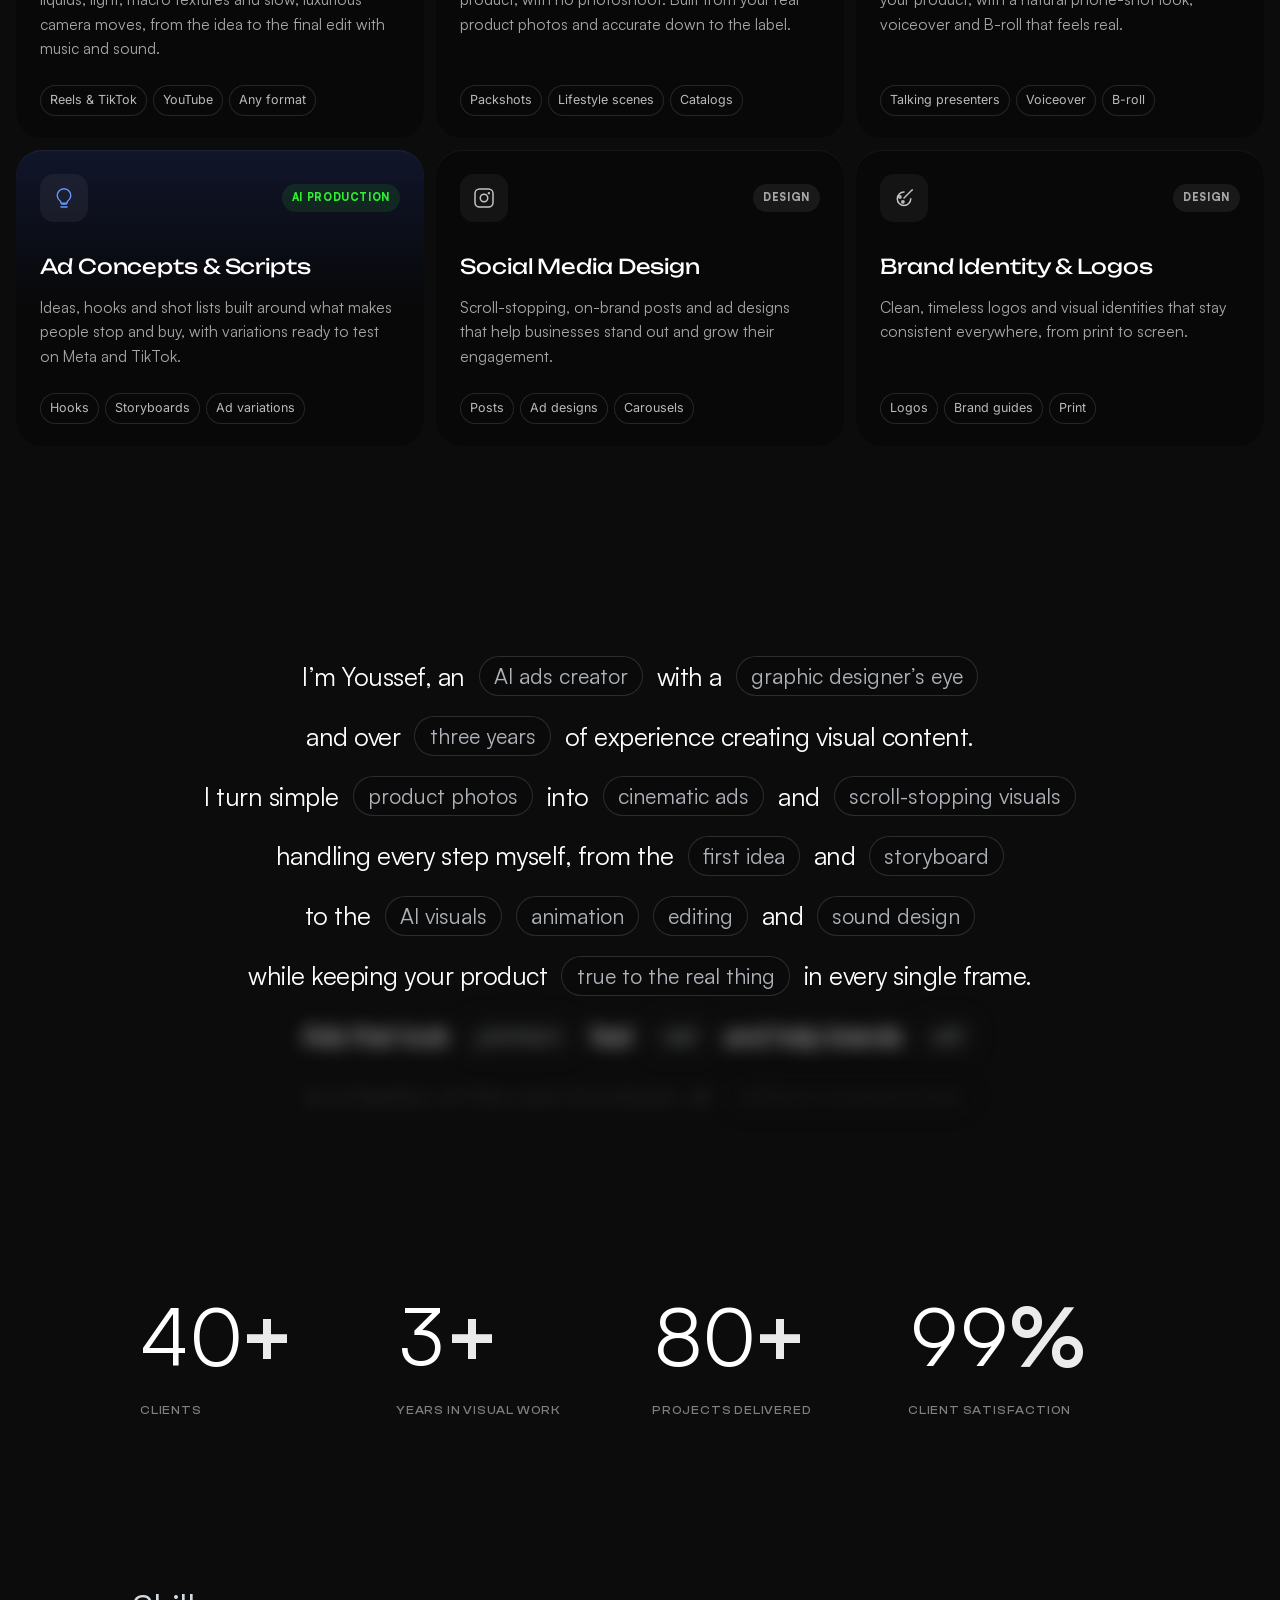
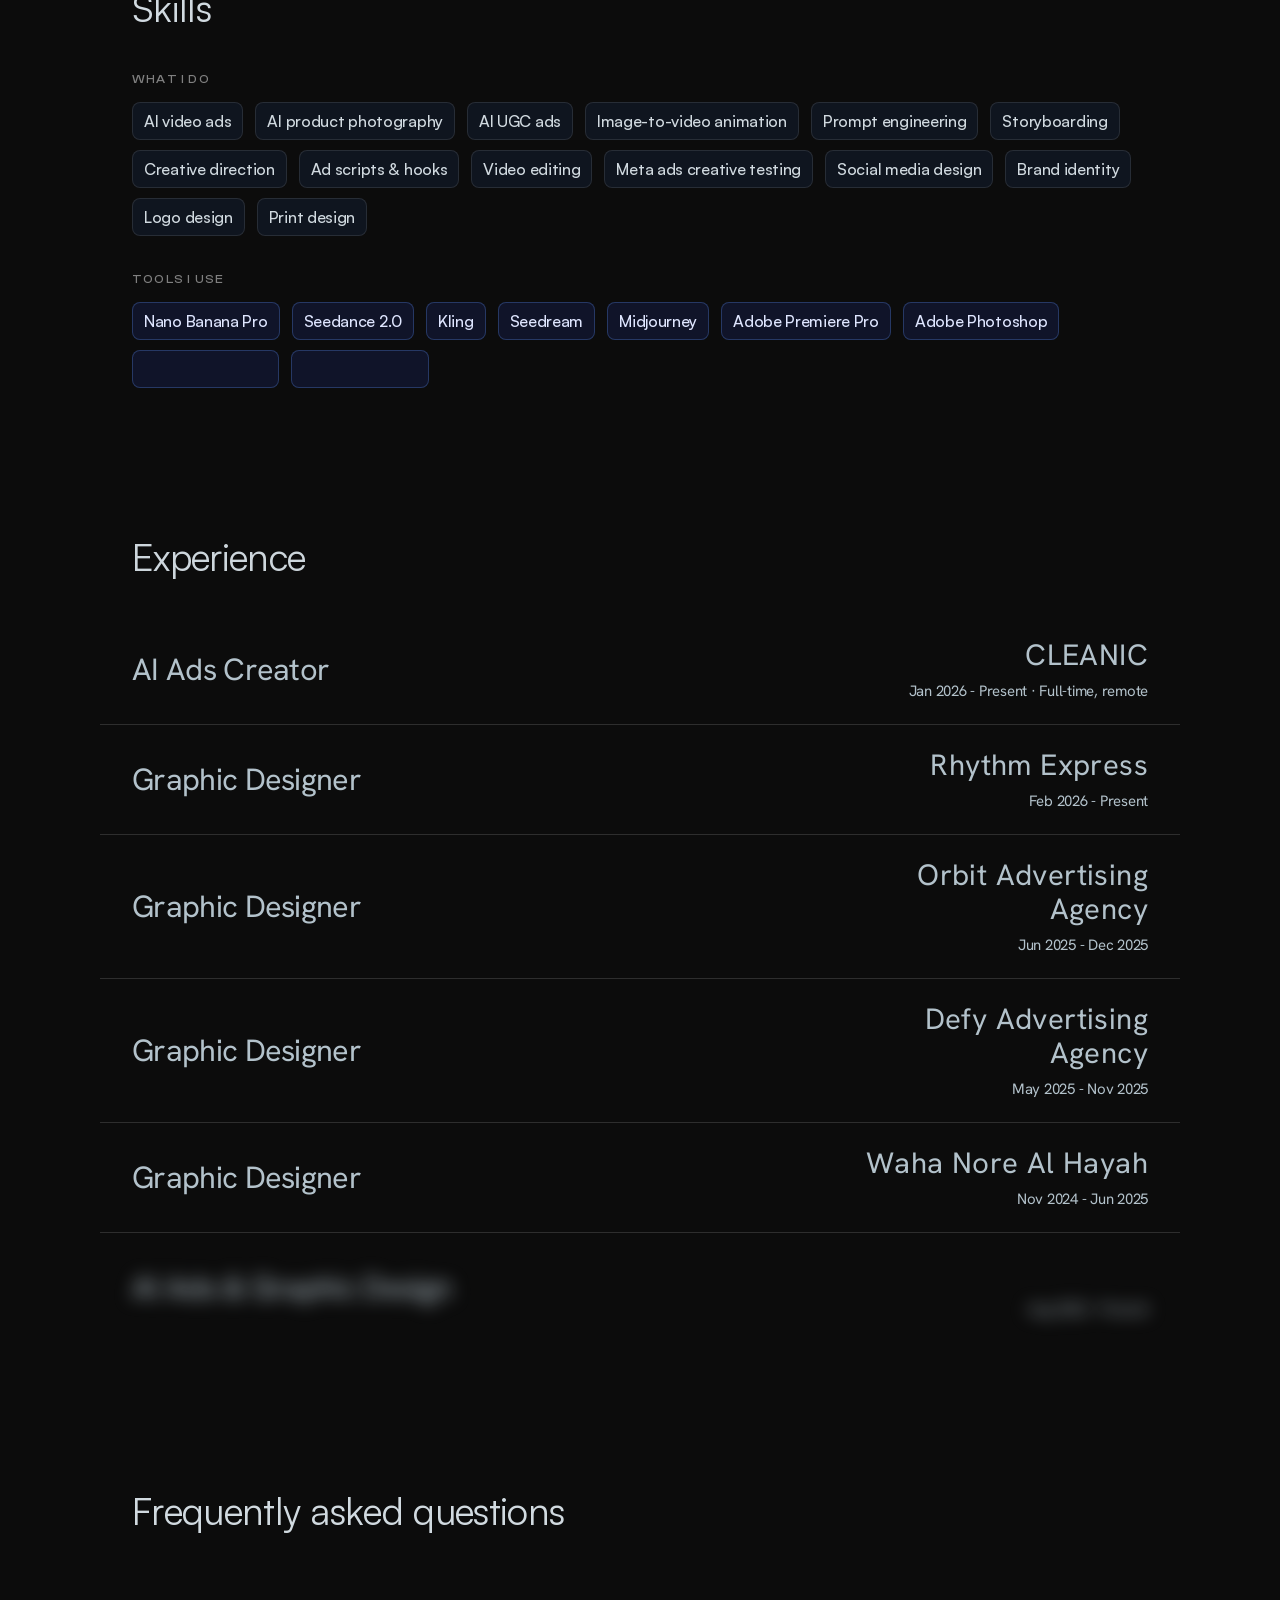
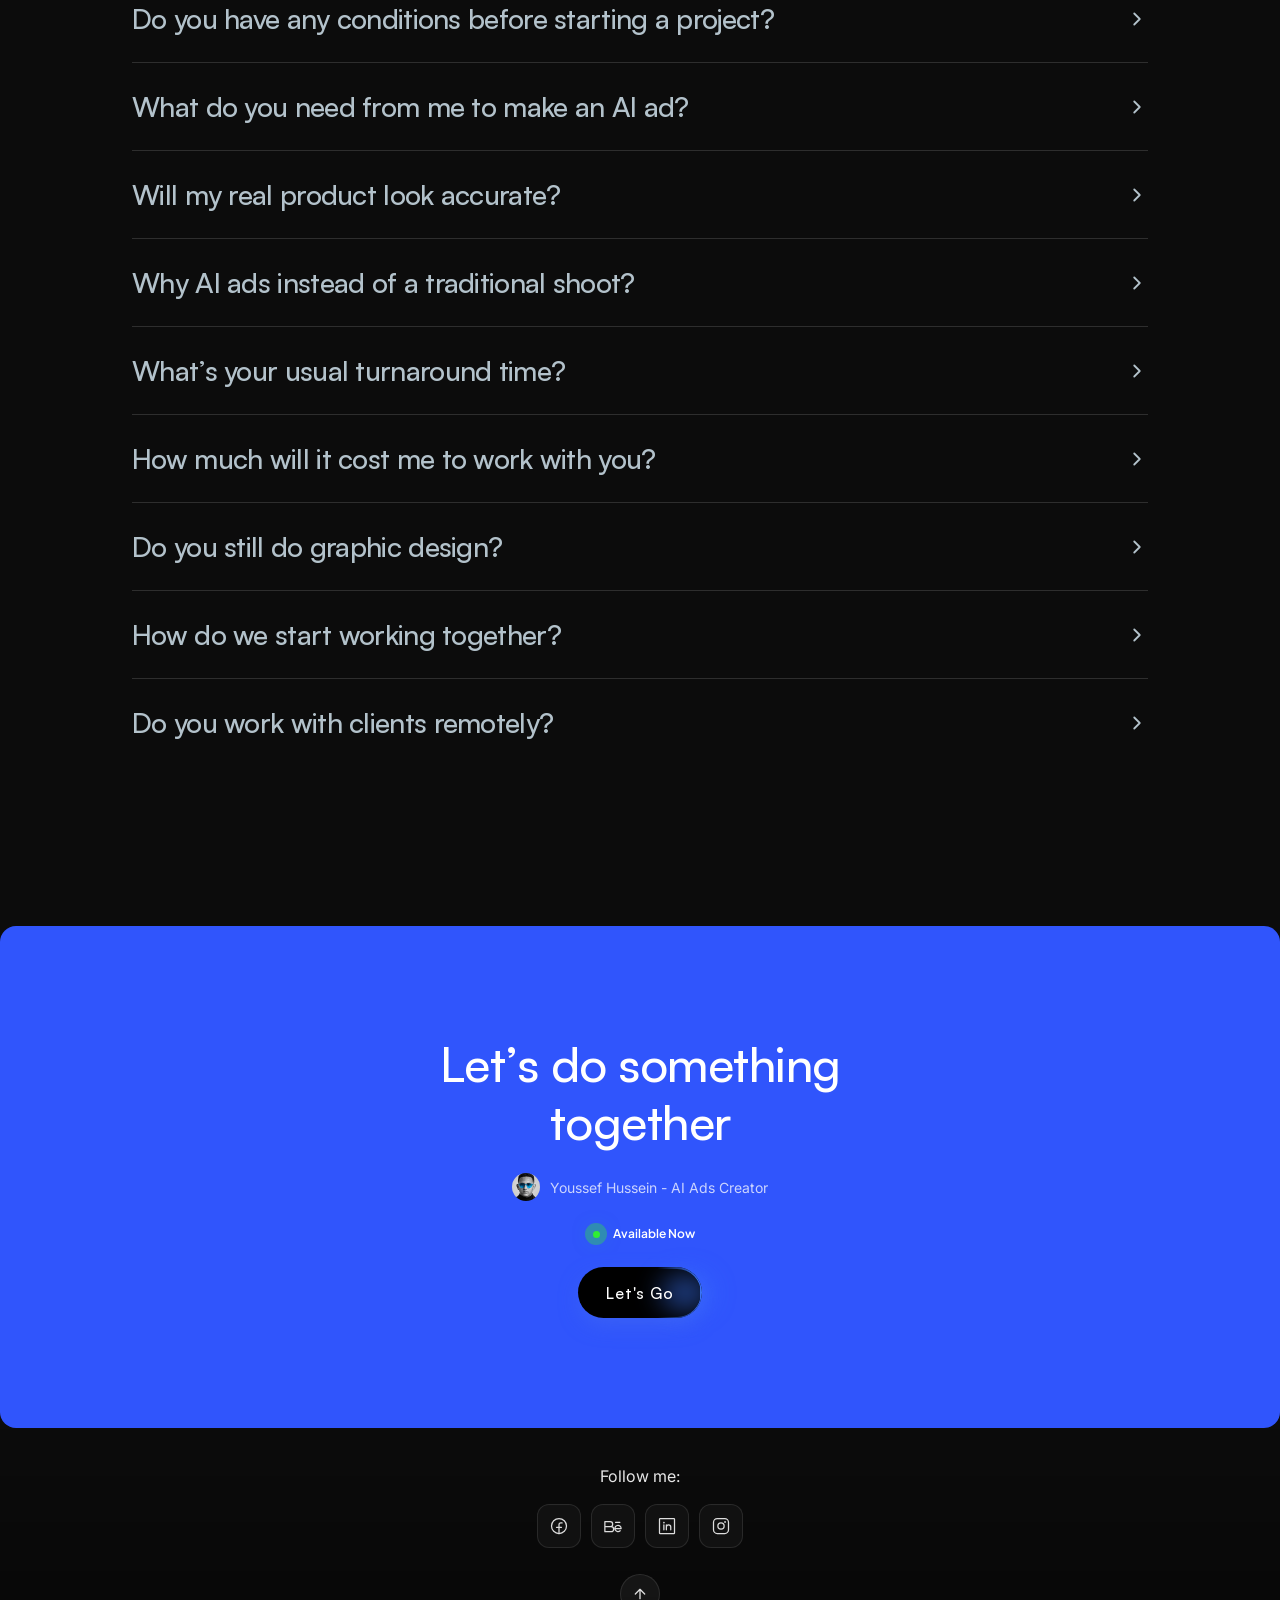
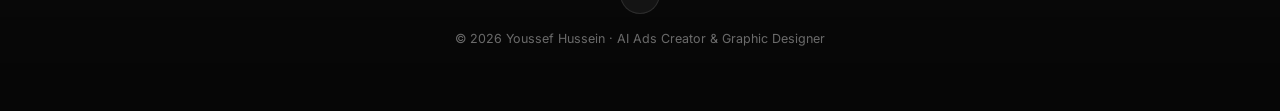
==== commit e474de2e: "Intro v4: logo only, blade slices through the logo and it shatters into pieces Co-Authored-By: Claud" ====
--- a/index.html
+++ b/index.html
@@ -7,7 +7,7 @@
 <meta name="claude:viewport-fit-sides" content="cover">
 <meta name="description" content="AI ads creator and graphic designer: AI video ads, AI UGC ads, AI product photography, social media design and branding.">
 <link rel="preconnect" href="https://fonts.googleapis.com"><link rel="preconnect" href="https://fonts.gstatic.com" crossorigin><link rel="stylesheet" href="https://fonts.googleapis.com/css2?family=Unbounded:wght@400;500&family=Hanken+Grotesk:wght@400;500&family=Figtree:wght@500;600&family=Inter:wght@400;500&family=Plus+Jakarta+Sans:wght@500;600;700&family=Manrope:wght@400;500;700&display=swap">
-<link rel="stylesheet" href="assets/site.css?v=4243d9b6">
+<link rel="stylesheet" href="assets/site.css?v=a2343093">
 <link rel="preload" as="image" href="assets/img/avatar.jpg">
 </head>
 <body data-palette="home">
@@ -20,11 +20,9 @@
     <div class="in-lock">
       <div class="in-ring"></div>
       <div class="in-mark"><div class="in-flash"></div><svg class="in-logo" viewBox="28 118 444 262" aria-hidden="true"><g class="lw" style="--k:0"><polygon pathLength="1" points="343.03 269.83 343.03 291.75 408.79 291.75 408.79 313.67 321.12 313.67 321.12 278.06 299.2 278.06 299.2 313.67 277.28 313.67 277.28 278.06 255.36 278.06 255.36 313.67 233.44 313.67 233.44 278.06 211.52 278.06 211.52 313.67 167.69 313.67 167.69 278.06 145.77 278.06 145.77 313.67 101.93 313.67 101.93 269.83 80.01 269.83 80.01 313.67 36.17 313.67 36.17 335.59 430.71 335.59 430.71 269.83 343.03 269.83"/></g><g class="lw" style="--k:1"><rect pathLength="1" x="36.17" y="347.76" width="87.67" height="21.92"/></g><g class="lw" style="--k:2"><path pathLength="1" d="M277.28,172.11v39.67h-21.92v-39.67h-21.92v39.67h-21.92v-39.67h-21.92v39.67h-21.92v-43.84h-65.76v43.84h-43.84v-60.65h57.91v-21.92H36.17v104.49h263.03v-61.59h-21.92ZM145.74,207h-21.96v-21.91h21.96v21.91Z"/></g><g class="lw" style="--k:3"><polygon pathLength="1" points="153.56 129.21 153.56 151.13 441.91 151.13 441.91 347.76 189.6 347.76 189.6 369.68 463.83 369.68 463.83 129.21 153.56 129.21"/></g><g class="lw" style="--k:4"><path pathLength="1" d="M408.79,172.11v39.67h-21.92v-43.84h-65.76v65.75h43.84v7.34H36.17v21.92h350.7v-29.26h43.84v-61.59h-21.92ZM364.55,210.06h-21.96v-21.91h21.96v21.91Z"/></g><g class="in-greens"><g class="lg" style="--k:0"><rect pathLength="1" x="44.6" y="278.26" width="21.92" height="21.92"/></g><g class="lg" style="--k:1"><rect pathLength="1" x="123.86" y="129.22" width="21.92" height="21.92"/></g><g class="lg" style="--k:2"><rect pathLength="1" x="131.09" y="346.66" width="24.17" height="24.13"/></g><g class="lg" style="--k:3"><rect pathLength="1" x="158.43" y="346.66" width="24.17" height="24.13"/></g><g class="lg" style="--k:4"><rect pathLength="1" x="394.79" y="242.85" width="16.71" height="18.29"/></g><g class="lg" style="--k:5"><rect pathLength="1" x="413.86" y="242.85" width="16.71" height="18.29"/></g></g></svg></div>
-      <div class="in-name"><span>Youssef Hussein</span></div>
-      <div class="in-tag"><span>AI Ads Creator</span><i></i><span>Graphic Designer</span></div>
     </div>
   </div>
-  <div class="in-gap"></div><div class="in-beam"></div><div class="in-white"></div>
+  <div class="in-gap"></div><div class="in-beam"></div><div class="in-blade"></div><div class="in-white"></div>
 </div>
 <div class="stage" aria-hidden="true"><canvas></canvas><div class="vig"></div></div>
 <div class="orb" aria-hidden="true"></div>
@@ -167,6 +165,6 @@
     </div>
   </article>
 </div>
-<script src="assets/site.js?v=02153f4a"></script>
+<script src="assets/site.js?v=4ab926b7"></script>
 </body>
 </html>
--- a/assets/site.css
+++ b/assets/site.css
@@ -543,8 +543,8 @@
 .in-top::after{bottom:0}.in-bot::after{top:0}
 #intro.s-open .in-door::after{opacity:1}
 .in-warp{position:absolute;inset:0;width:100%;height:100%;transition:opacity .45s}
-.in-core{position:absolute;inset:0;display:grid;place-items:center;padding-bottom:1vh;transition:transform .55s cubic-bezier(.7,0,.3,1),opacity .45s,filter .5s}
-.in-lock{position:relative;--lw:clamp(270px,46vmin,500px);width:var(--lw);display:flex;flex-direction:column;align-items:center}
+.in-core{position:absolute;inset:0;display:grid;place-items:center;transition:transform .55s cubic-bezier(.7,0,.3,1),opacity .45s,filter .5s}
+.in-lock{position:relative;--lw:clamp(260px,46vmin,520px);width:var(--lw);display:flex;flex-direction:column;align-items:center}
 .in-mark{position:relative;width:100%;aspect-ratio:444/262}
 .in-ring{position:absolute;left:50%;top:50%;width:190%;aspect-ratio:1;border-radius:50%;translate:-50% -50%;
   background:conic-gradient(from 0deg,#405ee3,#8b3dff,#31ee33,#405ee3);filter:blur(70px);opacity:0;scale:.3;
@@ -566,8 +566,17 @@
 .in-tag{display:flex;align-items:center;justify-content:space-between;width:100%;margin-top:calc(var(--lw)*.055);font-size:var(--tf,11px);letter-spacing:var(--ts,.3em);text-transform:uppercase;color:#d3d9f5;white-space:nowrap;opacity:0;transform:translateY(12px);transition:opacity .7s 1.45s,transform .8s var(--ez) 1.45s}
 .in-tag span:last-child{margin-right:calc(var(--ts,.3em)*-1)}
 .in-tag i{flex:none;width:5px;height:5px;border-radius:50%;background:#31ee33;box-shadow:0 0 10px #31ee33}
-.in-beam{position:absolute;left:50%;top:50%;width:100%;height:2px;translate:-50% -50%;scale:0 1;opacity:0;background:linear-gradient(90deg,transparent,#8ea2ff 20%,#fff 50%,#8ea2ff 80%,transparent);
-  box-shadow:0 0 18px 4px rgba(120,145,255,.9),0 0 80px 18px rgba(64,94,227,.5);transition:scale .45s cubic-bezier(.7,0,.2,1),opacity .25s}
+.in-beam{position:absolute;left:0;top:50%;width:100%;height:2px;translate:0 -50%;clip-path:inset(0 100% 0 0);opacity:0;background:linear-gradient(90deg,rgba(142,162,255,.2),#8ea2ff 30%,#fff 85%,#fff);
+  box-shadow:0 0 16px 3px rgba(120,145,255,.9),0 0 70px 14px rgba(64,94,227,.45)}
+.in-blade{position:absolute;left:0;top:50%;width:min(320px,40vw);height:6px;translate:-100% -50%;opacity:0;border-radius:6px;pointer-events:none;
+  background:linear-gradient(90deg,transparent,rgba(160,180,255,.8) 60%,#fff 92%,#fff);box-shadow:0 0 24px 6px rgba(150,170,255,.95),0 0 90px 30px rgba(64,94,227,.6)}
+.in-blade::after{content:"";position:absolute;right:-26px;top:50%;width:52px;height:52px;translate:0 -50%;border-radius:50%;background:radial-gradient(closest-side,#fff,rgba(170,190,255,.6) 40%,transparent)}
+#intro.s-cut .in-beam{opacity:1;clip-path:inset(0 0 0 0);transition:clip-path var(--cut,.68s) cubic-bezier(.15,.75,.85,.25),opacity .05s}
+#intro.s-cut .in-blade{opacity:1;translate:calc(100vw + 100%) -50%;transition:translate var(--cut,.68s) cubic-bezier(.15,.75,.85,.25),opacity .05s}
+#intro.s1.s-cut .in-ring{opacity:0;scale:1.4;transition:opacity .12s,scale .8s}
+#intro.s-cut .in-mark{visibility:hidden}
+#intro.s-cut .in-warp{z-index:2}
+#intro.s-cut .in-beam,#intro.s-cut .in-blade{z-index:3}
 
 #intro.s1 .in-ring{opacity:.5;scale:1}
 #intro.s1 .lw *{stroke-dashoffset:0;fill-opacity:1;stroke-opacity:0;filter:drop-shadow(0 0 10px rgba(64,94,227,.55))}
@@ -578,10 +587,9 @@
 #intro.s1 .in-tag{opacity:1;transform:none}
 #intro.s2 .in-name span{animation:inShine 1.1s ease-in-out forwards}
 @keyframes inShine{to{background-position:0 0}}
-#intro.s-out .in-core{transform:scale(1.14);opacity:0;filter:blur(12px)}
-#intro.s-out .in-beam{scale:1 1;opacity:1}
 #intro.s-open .in-warp{opacity:0}
 #intro.s-open .in-beam{opacity:0;transition:opacity .45s .1s}
+#intro.s-open .in-blade{opacity:0}
 #intro.s-open{pointer-events:none}
 .in-gap{position:absolute;left:0;right:0;top:50%;height:0;translate:0 -50%;opacity:0;pointer-events:none;
   background:radial-gradient(70% 50% at 50% 50%,rgba(150,170,255,.45),rgba(64,94,227,.18) 45%,transparent 75%);transition:height 1s cubic-bezier(.8,0,.2,1),opacity .9s ease .25s}
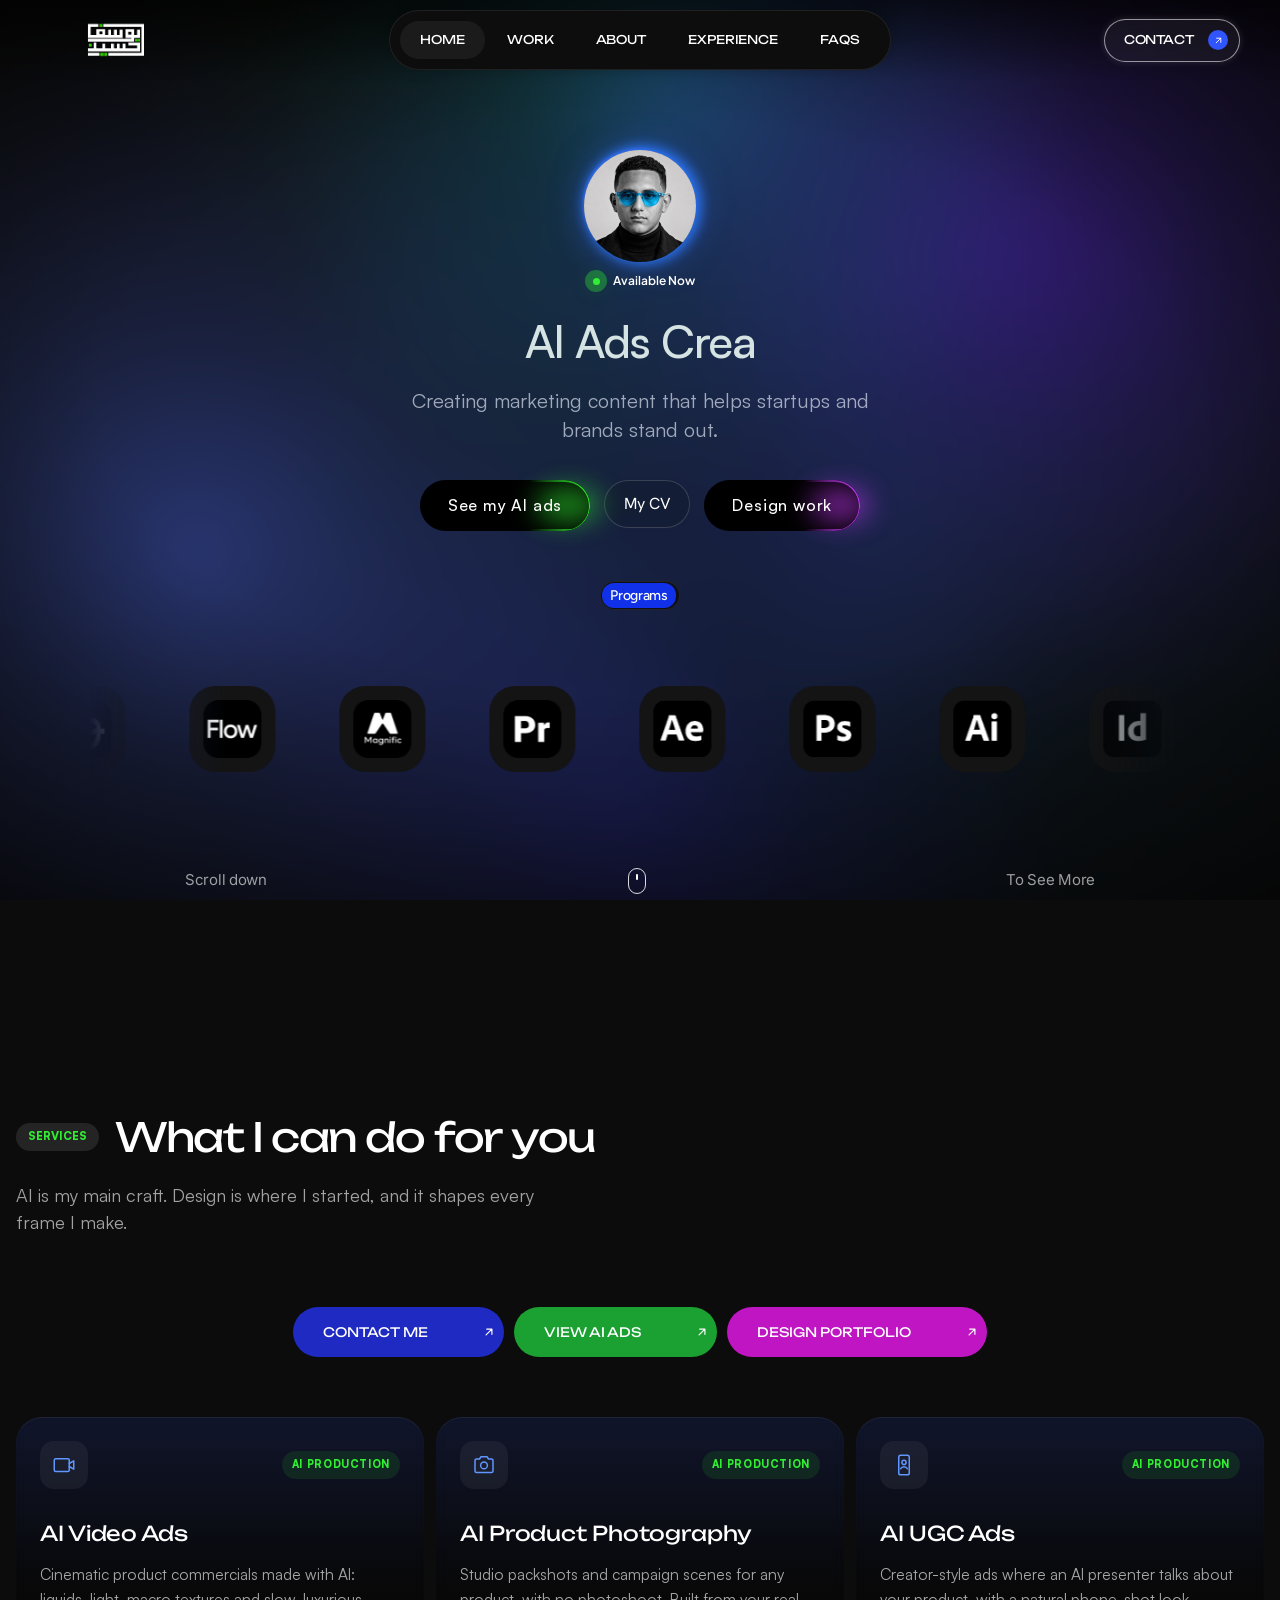
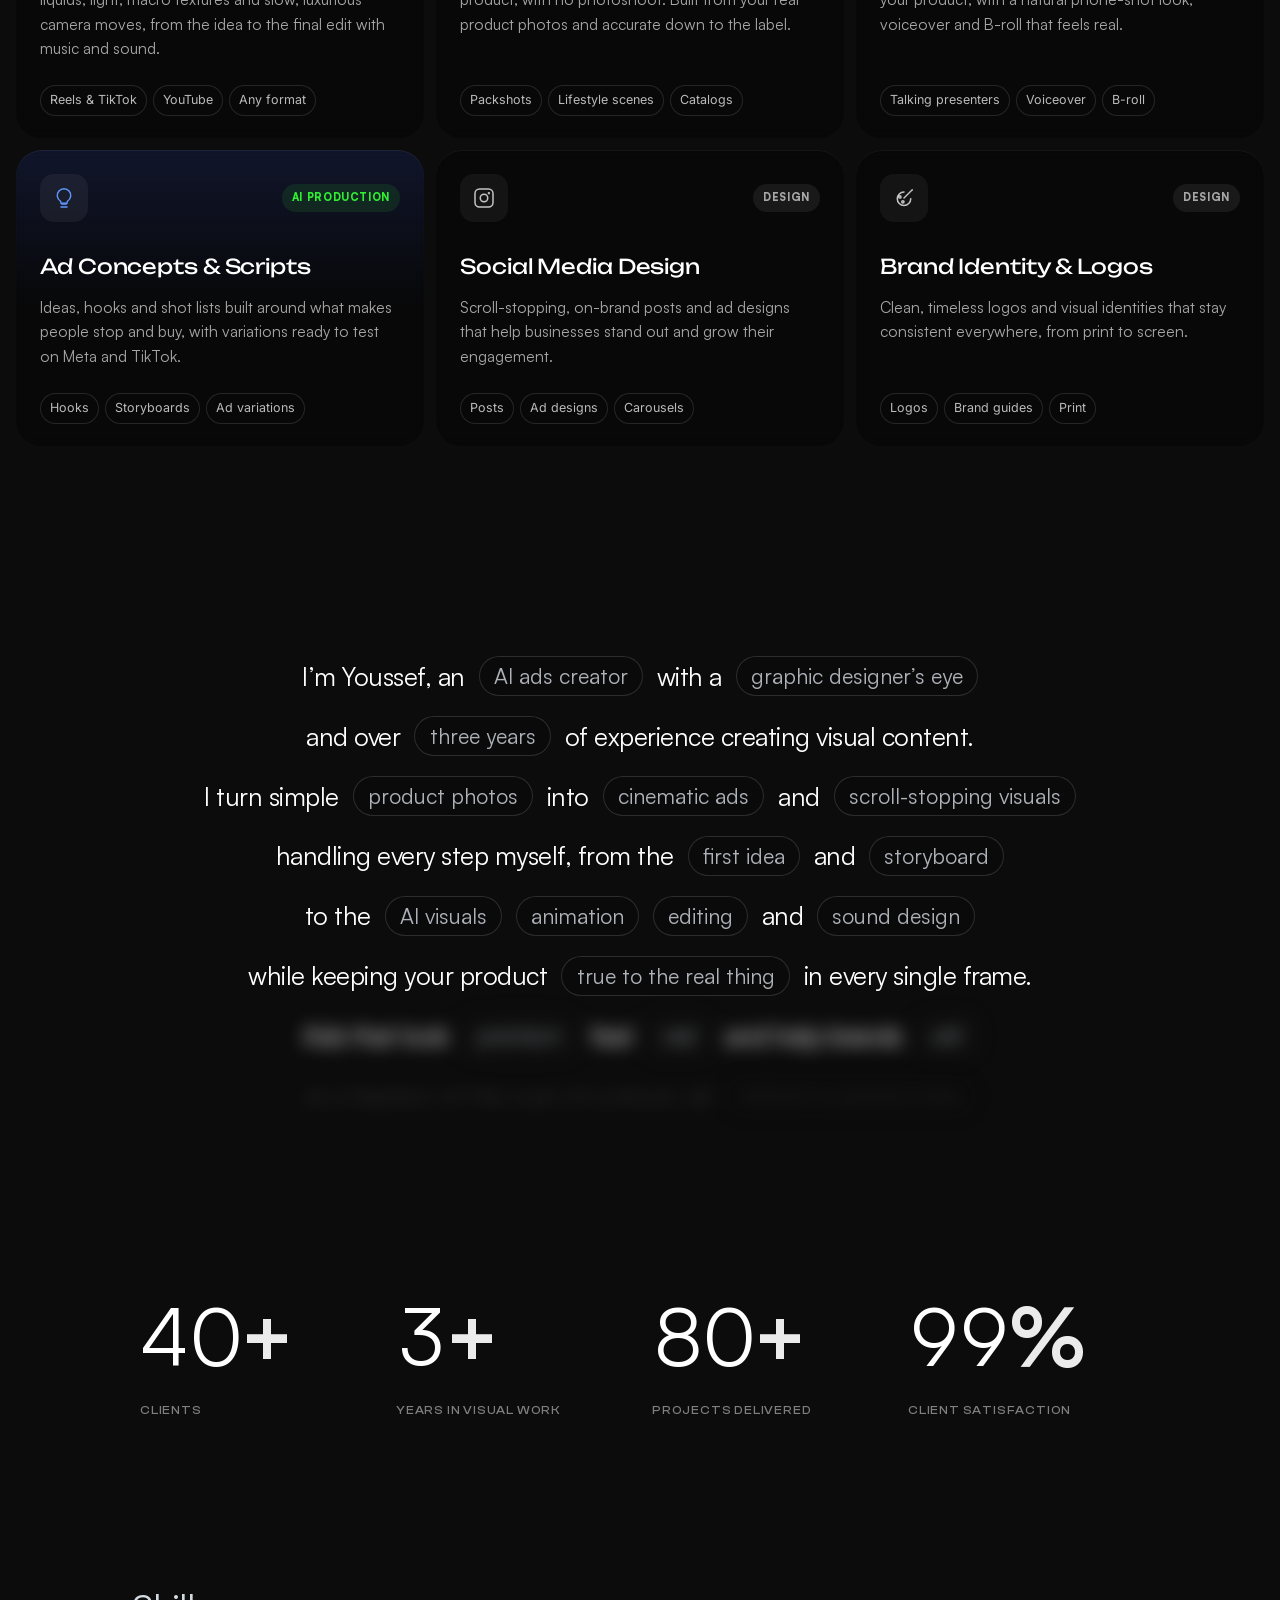
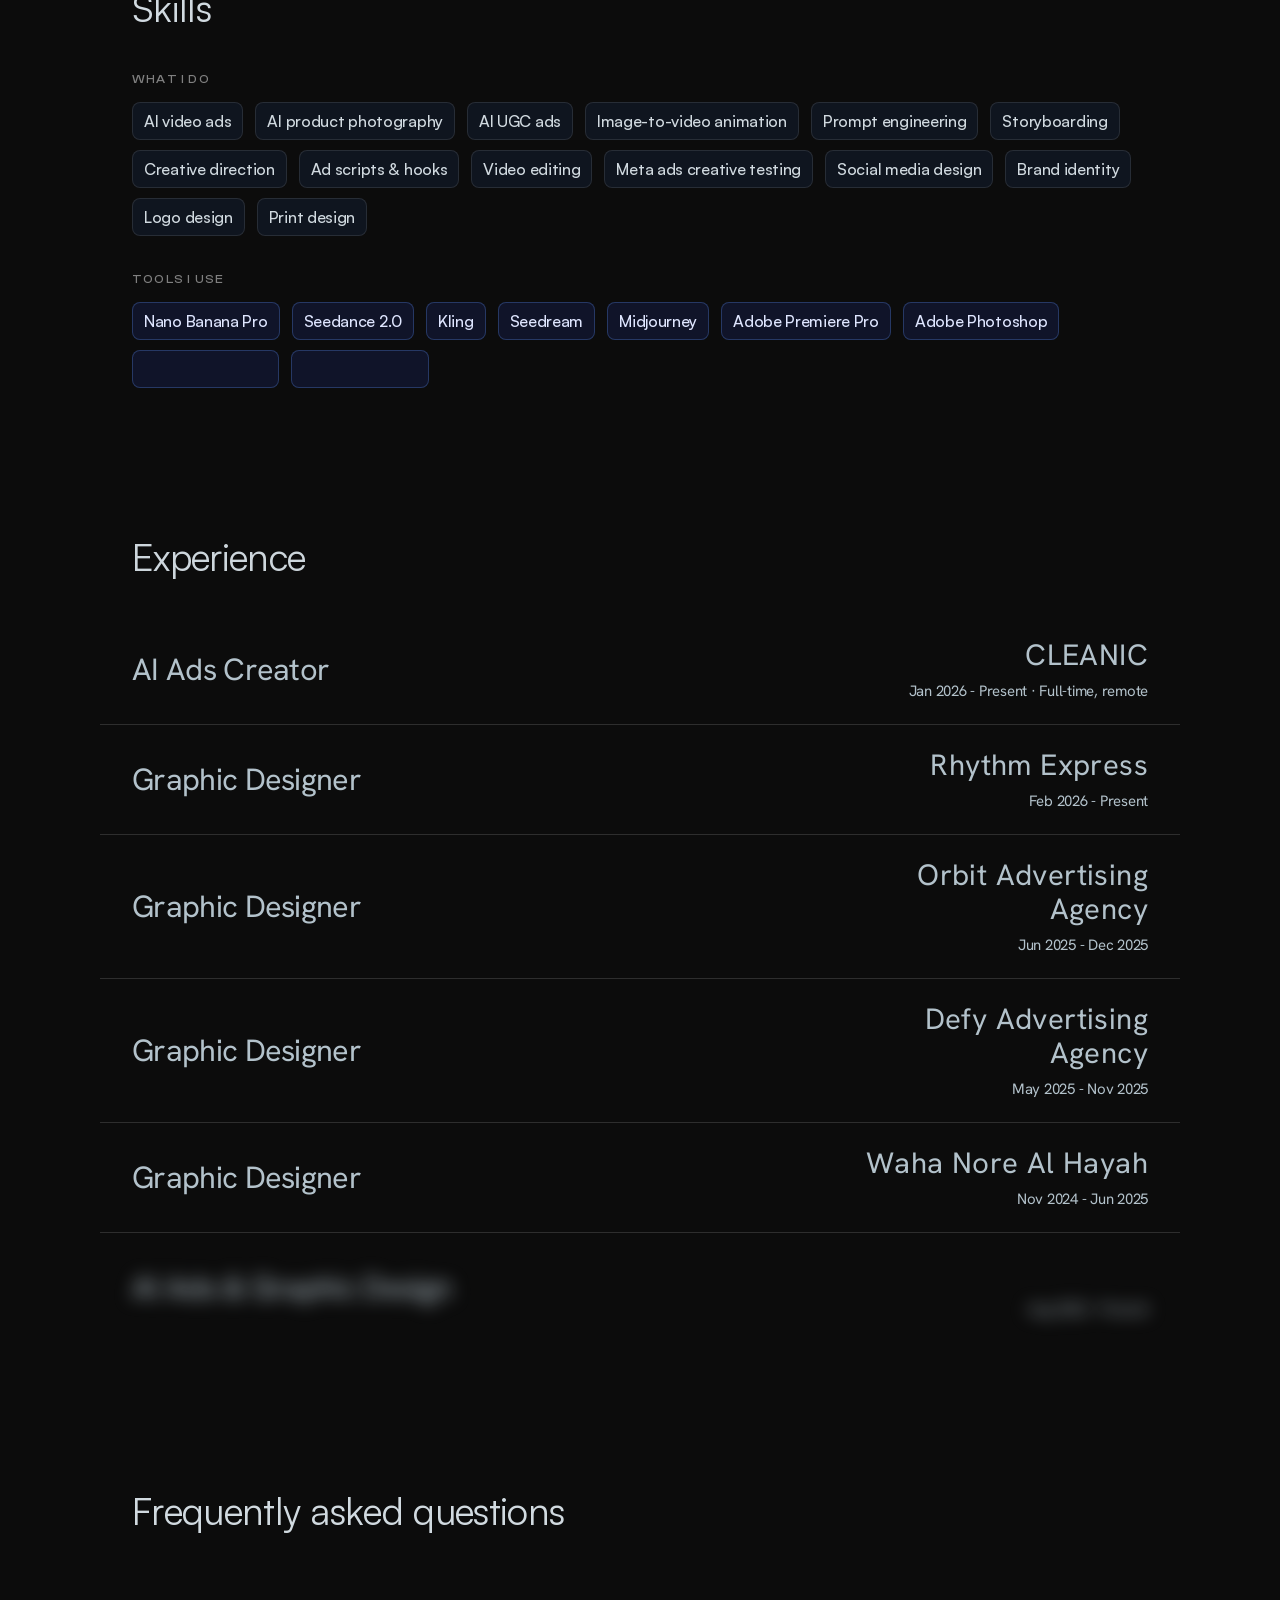
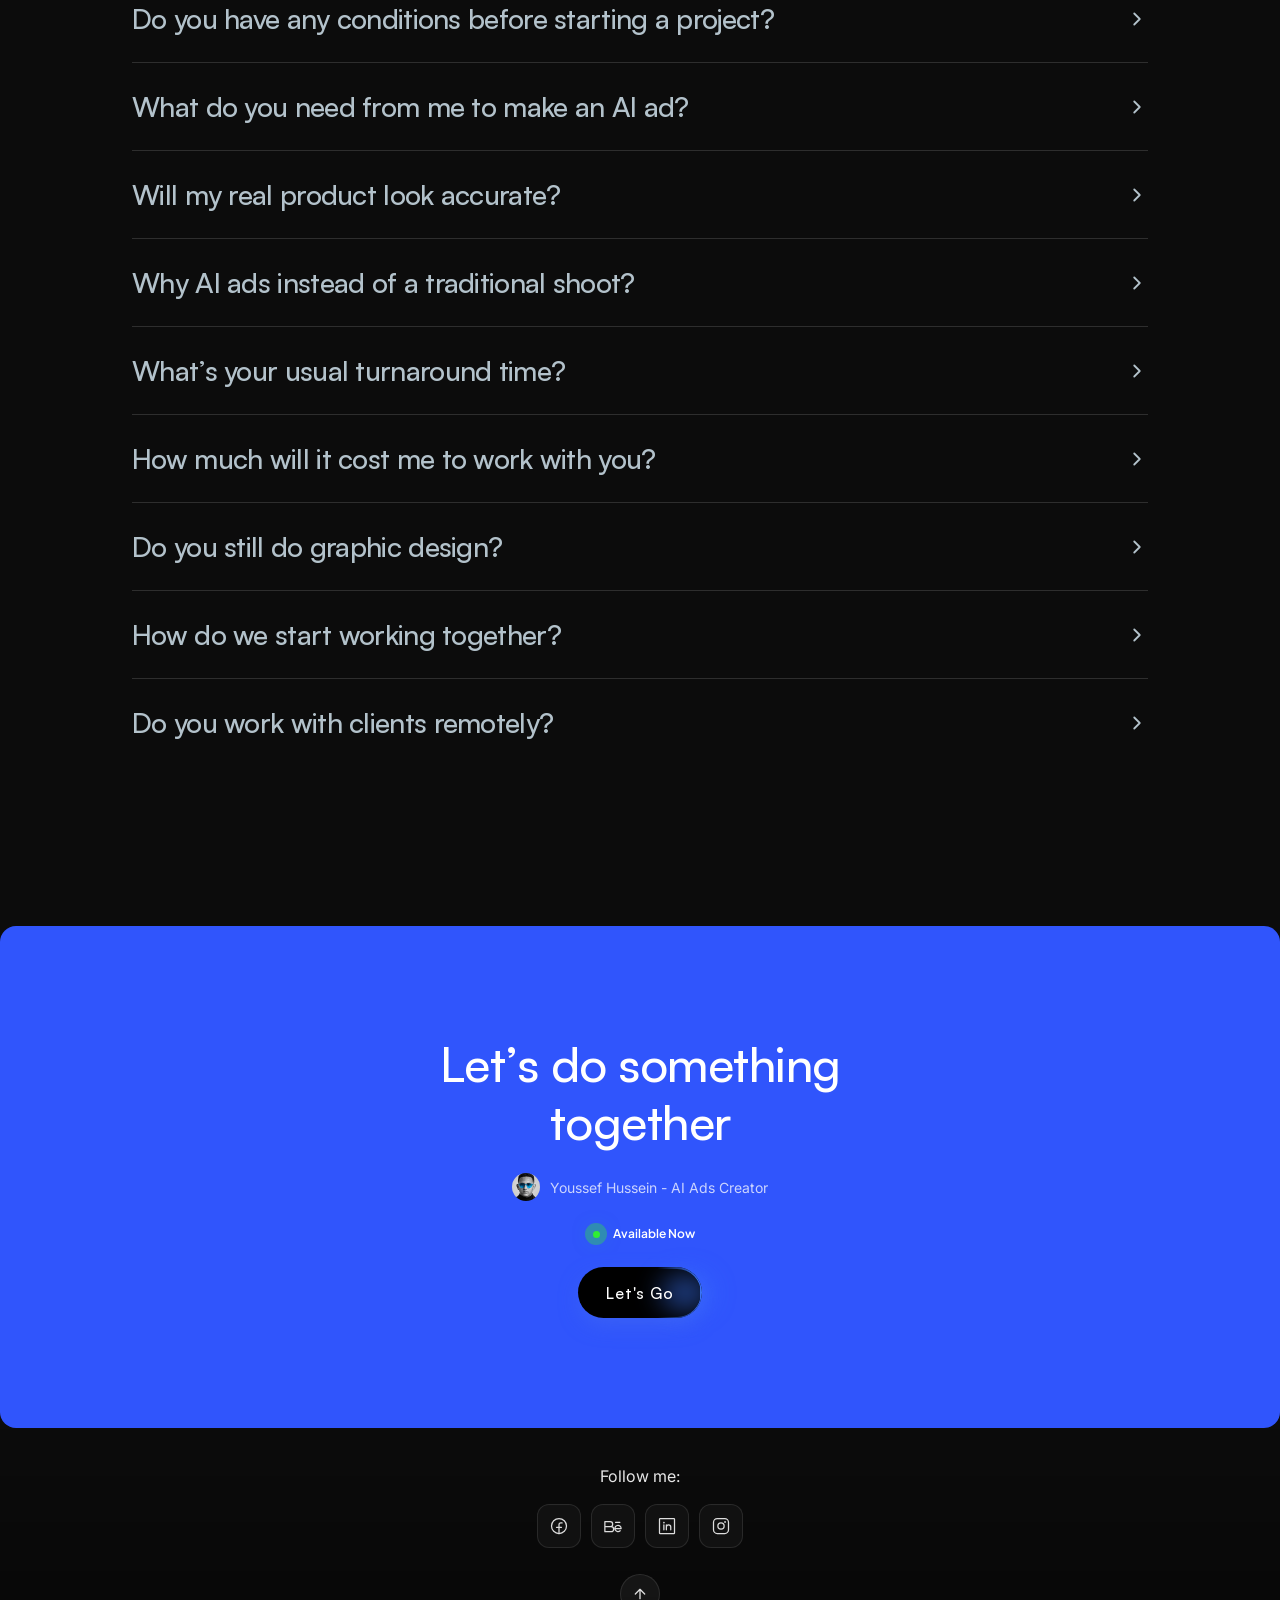
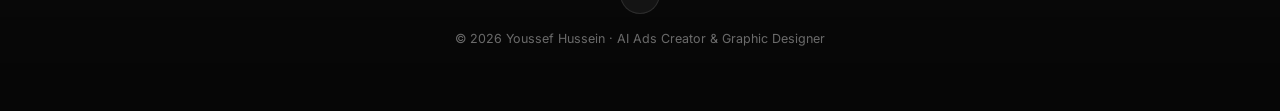
==== commit 1c312623: "Add favicon that switches with light/dark mode Co-Authored-By: Claude Opus 5.5 <noreply@anthropic.co" ====
--- a/index.html
+++ b/index.html
@@ -9,6 +9,9 @@
 <link rel="preconnect" href="https://fonts.googleapis.com"><link rel="preconnect" href="https://fonts.gstatic.com" crossorigin><link rel="stylesheet" href="https://fonts.googleapis.com/css2?family=Unbounded:wght@400;500&family=Hanken+Grotesk:wght@400;500&family=Figtree:wght@500;600&family=Inter:wght@400;500&family=Plus+Jakarta+Sans:wght@500;600;700&family=Manrope:wght@400;500;700&display=swap">
 <link rel="stylesheet" href="assets/site.css?v=a2343093">
 <link rel="preload" as="image" href="assets/img/avatar.jpg">
+<link rel="icon" href="assets/img/favicon.svg?v=8e3fefa3" type="image/svg+xml">
+<link rel="icon" href="assets/img/favicon-32.png" type="image/png" sizes="32x32">
+<link rel="apple-touch-icon" href="assets/img/apple-touch-icon.png">
 </head>
 <body data-palette="home">
 <script>try{if(sessionStorage.getItem("yh-intro")&&!/[?&]intro/.test(location.search))document.documentElement.classList.add("no-intro");else document.documentElement.classList.add("intro-on")}catch(e){document.documentElement.classList.add("intro-on")}setTimeout(function(){var i=document.getElementById("intro");if(i){i.remove();document.documentElement.classList.remove("intro-on")}},8000)</script>
